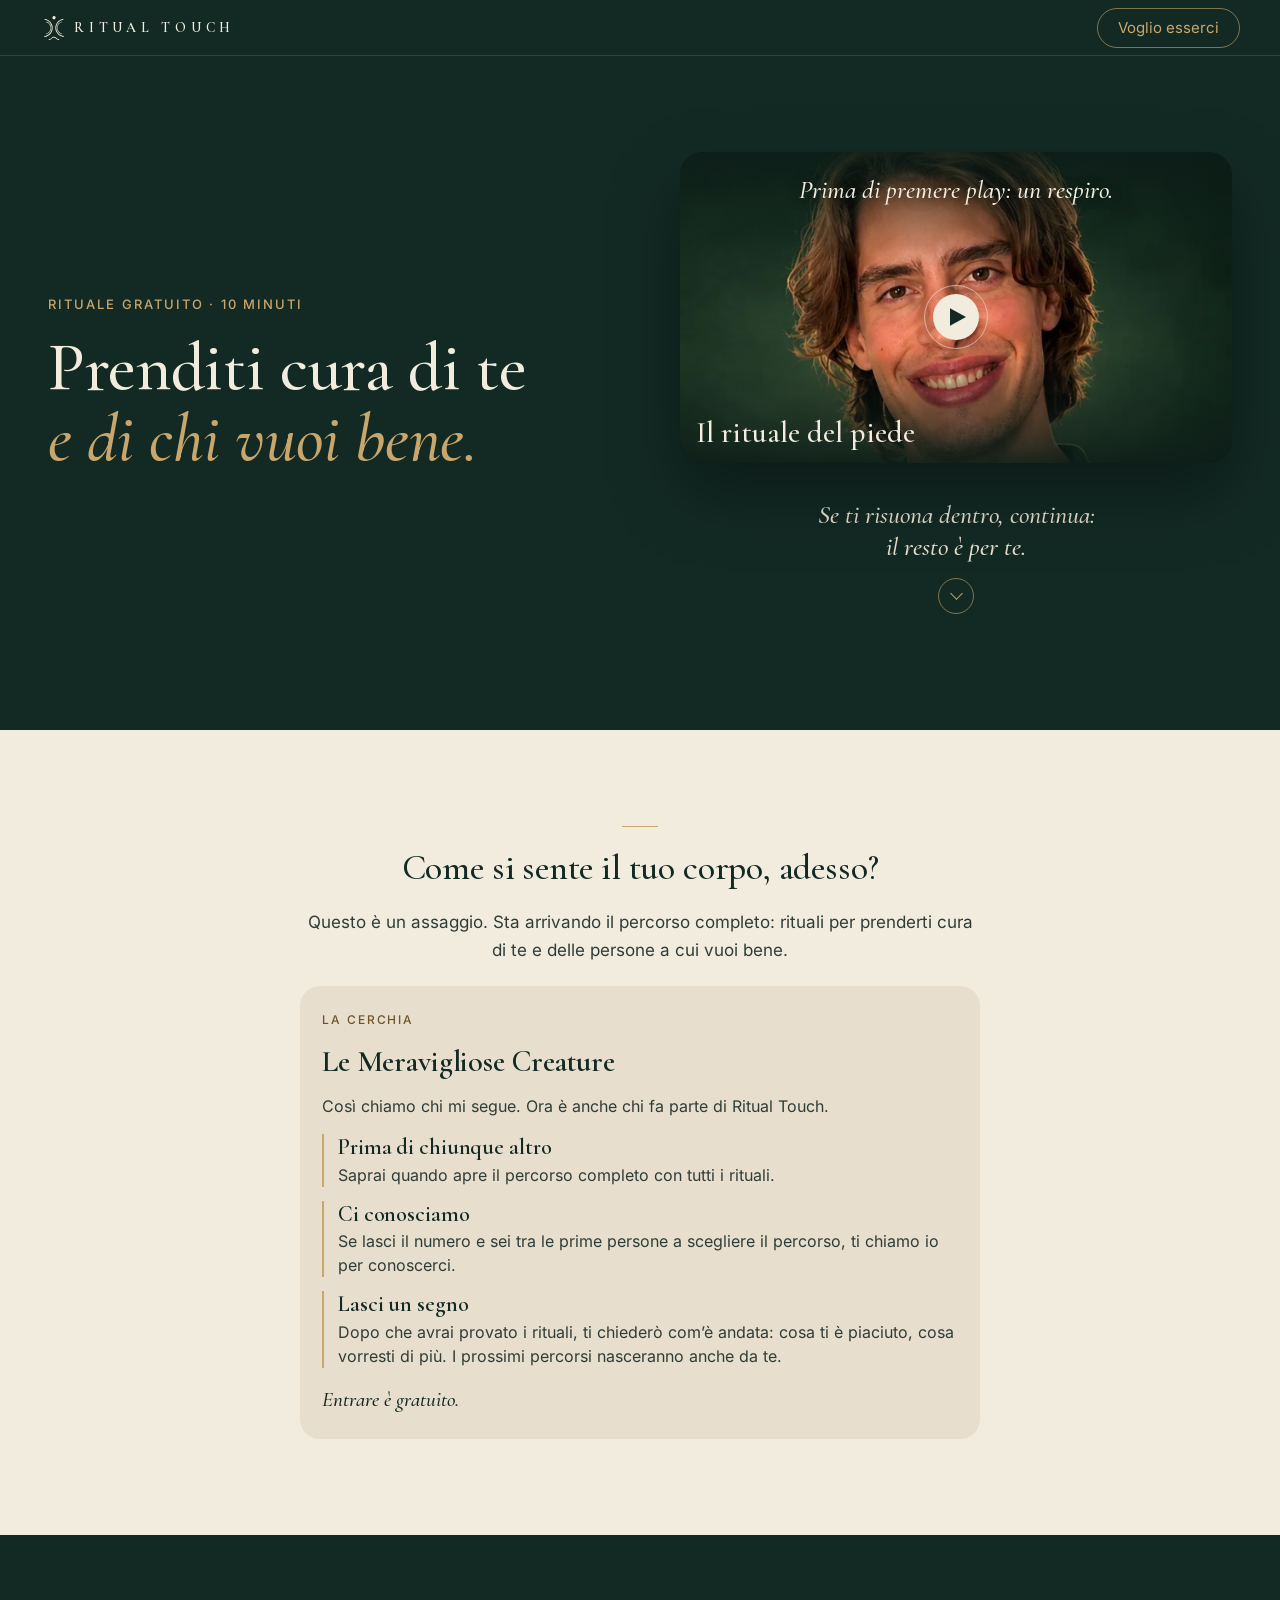
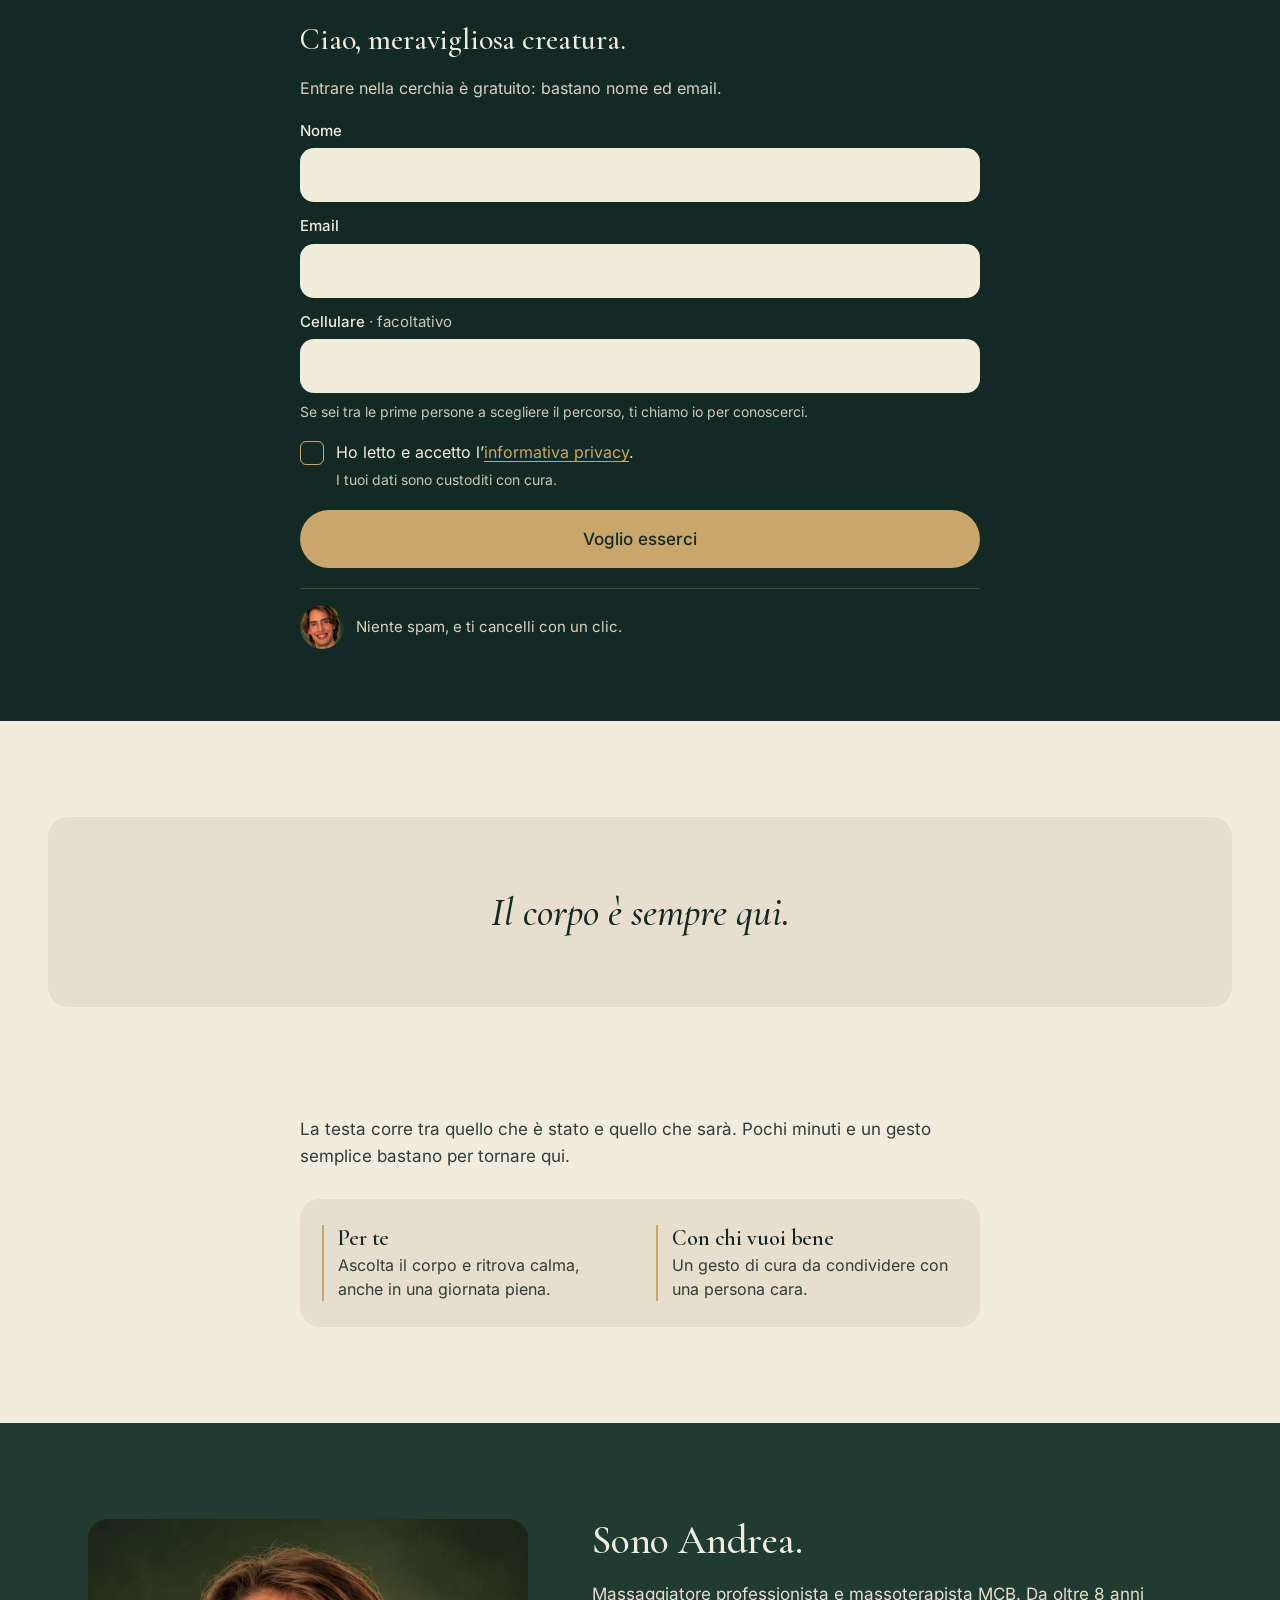
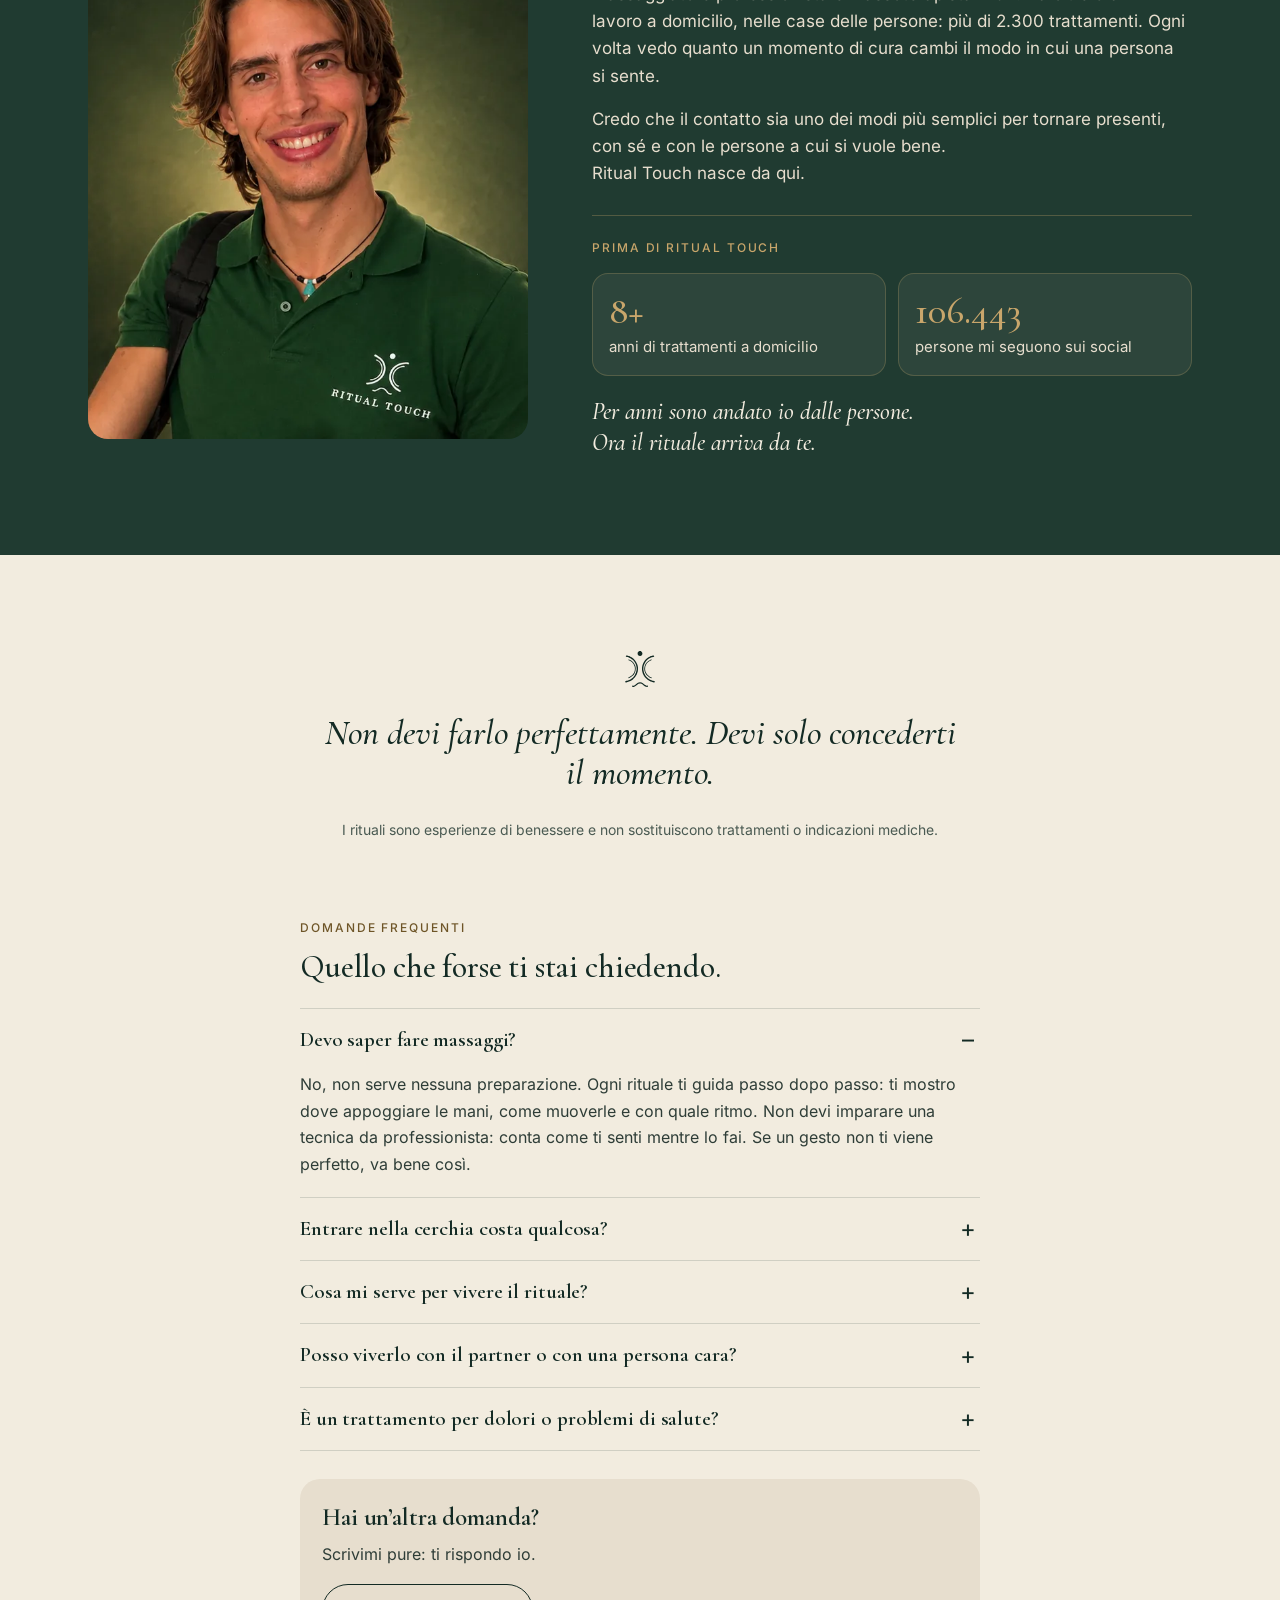
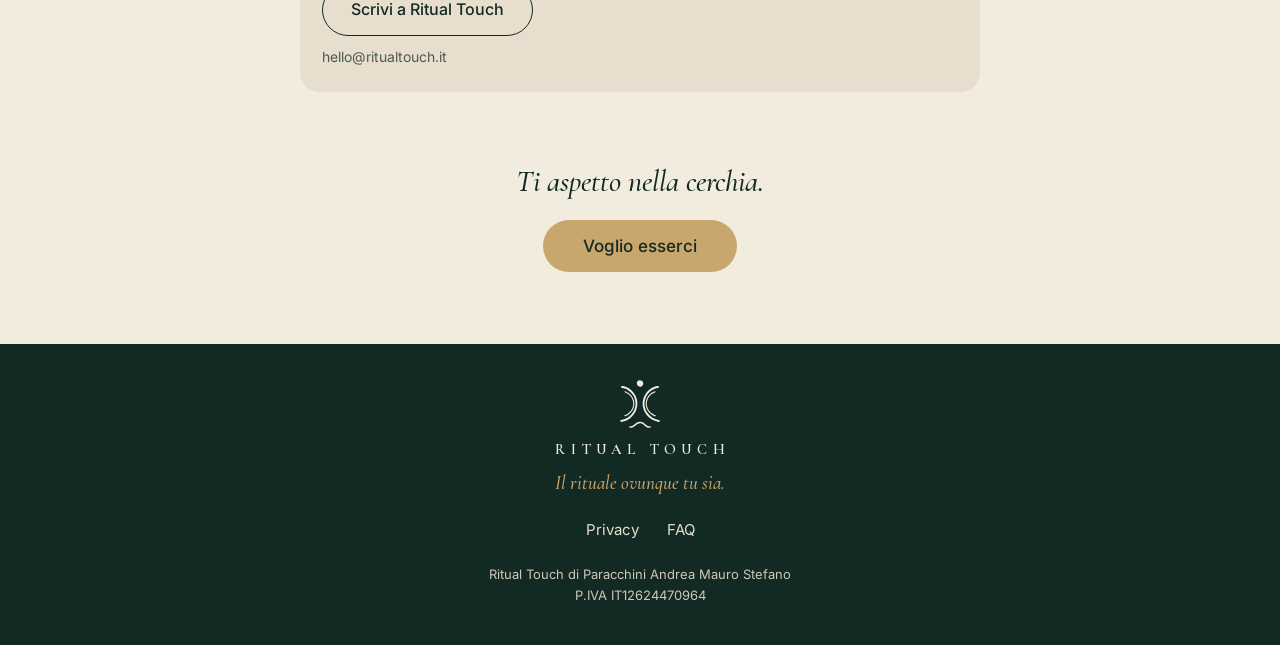
==== index.html @ 1f3a79bd "Testi canale: primo gesto di cura, «Puoi uscire quando vuoi» Co-Authored-By: Claude Opus 5.5 <norepl" ====
<!doctype html>
<html lang="it">
<head>
  <meta charset="utf-8">
  <meta name="viewport" content="width=device-width, initial-scale=1, viewport-fit=cover">
  <meta name="format-detection" content="telephone=no">
  <title>Ritual Touch — Il rituale ovunque tu sia</title>
  <meta name="description" content="Prenditi cura di te e di chi vuoi bene. Guarda il primo rituale gratuito ed entra nella cerchia delle Meravigliose Creature.">
  <link rel="canonical" href="https://ritualtouch.it/">
  <meta name="theme-color" content="#132A24">

  <meta property="og:type" content="website">
  <meta property="og:locale" content="it_IT">
  <meta property="og:site_name" content="Ritual Touch">
  <meta property="og:url" content="https://ritualtouch.it/">
  <meta property="og:title" content="Ritual Touch — Il rituale ovunque tu sia">
  <meta property="og:description" content="Prenditi cura di te e di chi vuoi bene. Guarda il primo rituale gratuito ed entra nella cerchia delle Meravigliose Creature.">
  <meta property="og:image" content="https://ritualtouch.it/assets/img/og-ritualtouch.jpg">
  <meta property="og:image:width" content="1200">
  <meta property="og:image:height" content="630">
  <meta property="og:image:alt" content="Il simbolo di Ritual Touch su fondo verde bosco, con la frase «Il rituale ovunque tu sia.»">
  <meta name="twitter:card" content="summary_large_image">
  <meta name="twitter:title" content="Ritual Touch — Il rituale ovunque tu sia">
  <meta name="twitter:description" content="Prenditi cura di te e di chi vuoi bene. Guarda il primo rituale gratuito ed entra nella cerchia delle Meravigliose Creature.">
  <meta name="twitter:image" content="https://ritualtouch.it/assets/img/og-ritualtouch.jpg">

  <script type="application/ld+json">
  {
    "@context": "https://schema.org",
    "@graph": [
      {
        "@type": "WebSite",
        "@id": "https://ritualtouch.it/#website",
        "name": "Ritual Touch",
        "url": "https://ritualtouch.it/",
        "inLanguage": "it-IT",
        "publisher": { "@id": "https://ritualtouch.it/#organization" }
      },
      {
        "@type": "Organization",
        "@id": "https://ritualtouch.it/#organization",
        "name": "Ritual Touch",
        "legalName": "Ritual Touch di Paracchini Andrea Mauro Stefano",
        "url": "https://ritualtouch.it/",
        "logo": "https://ritualtouch.it/apple-touch-icon.png",
        "email": "hello@ritualtouch.it",
        "vatID": "IT12624470964",
        "slogan": "Il rituale ovunque tu sia.",
        "sameAs": ["https://www.instagram.com/ritualtouch.official/"],
        "founder": {
          "@type": "Person",
          "name": "Andrea Paracchini",
          "sameAs": ["https://www.instagram.com/andremassoterapista/"]
        }
      }
    ]
  }
  </script>

  <link rel="icon" href="favicon.ico" sizes="32x32">
  <link rel="icon" href="favicon.svg" type="image/svg+xml">
  <link rel="apple-touch-icon" href="apple-touch-icon.png">

  <link rel="preload" href="assets/fonts/cormorant-garamond-500-latin.woff2" as="font" type="font/woff2" crossorigin>
  <link rel="preload" href="assets/fonts/cormorant-garamond-500-italic-latin.woff2" as="font" type="font/woff2" crossorigin>
  <link rel="preload" href="assets/fonts/cormorant-garamond-600-latin.woff2" as="font" type="font/woff2" crossorigin>
  <link rel="preload" href="assets/fonts/inter-regular-latin.woff2" as="font" type="font/woff2" crossorigin>
  <link rel="preload" as="image" href="assets/img/andrea-copertina-648.webp"
        imagesrcset="assets/img/andrea-copertina-480.webp 480w, assets/img/andrea-copertina-648.webp 648w"
        imagesizes="(min-width: 900px) 480px, calc(100vw - 48px)" fetchpriority="high">
  <link rel="stylesheet" href="assets/css/style.css">
  <!-- Il video di YouTube si prepara subito: apriamo prima la strada ai suoi server -->
  <link rel="preconnect" href="https://www.youtube.com">
  <link rel="preconnect" href="https://www.youtube-nocookie.com">
  <link rel="preconnect" href="https://i.ytimg.com">
  <script src="assets/js/config.js"></script>
  <script src="assets/js/faq.js" defer></script>
  <script src="assets/js/main.js" defer></script>
</head>
<body>
<header class="barra barra--principale">
  <a class="barra__logo" href="#inizio">
    <img src="assets/img/simbolo-avorio.svg" alt="" width="20" height="24">
    <span class="barra__scritta">Ritual Touch</span>
  </a>
  <a class="barra__cta" href="#iscrizione">Voglio esserci</a>
</header>

<main>

  <!-- ========== 1. ARRIVO ========== -->
  <section id="inizio" class="arrivo scuro" aria-labelledby="titolo-arrivo">
    <div class="arrivo__griglia">
      <p class="etichetta arrivo__etichetta" data-video-etichetta>In arrivo</p>
      <h1 id="titolo-arrivo" class="arrivo__titolo">Prenditi cura di te <em>e di chi vuoi bene.</em></h1>
      <div class="arrivo__media">
        <div class="video" data-video>
          <!-- Il player di YouTube si prepara subito, sotto la copertina: così basta un tocco su play -->
          <script>(function(){var c=window.RITUAL_TOUCH_CONFIG||{},v=String(c.YOUTUBE_VIDEO_ID||"").trim(),m=/^[A-Za-z0-9_-]{11}$/.test(v)?[0,v]:v.match(/(?:youtu\.be\/|[?&]v=|\/embed\/|\/shorts\/|\/live\/)([A-Za-z0-9_-]{11})/);if(!m)return;var f=document.createElement("iframe");f.className="video__iframe";f.setAttribute("data-video-player","");f.onload=function(){f.setAttribute("data-caricato","")};f.src="https://www.youtube-nocookie.com/embed/"+m[1]+"?playsinline=1&rel=0&enablejsapi=1&origin="+encodeURIComponent(location.origin);f.setAttribute("allow","autoplay; encrypted-media; picture-in-picture; fullscreen");f.setAttribute("allowfullscreen","");f.setAttribute("referrerpolicy","strict-origin-when-cross-origin");f.title="Video";var s=document.currentScript;s.parentNode.insertBefore(f,s)})();</script>
          <!-- La frase sta sulla copertina, subito sopra il pulsante play -->
          <p class="arrivo__frase">Prima di premere play: un respiro.</p>
          <img class="video__copertina"
               src="assets/img/andrea-copertina-648.webp"
               srcset="assets/img/andrea-copertina-480.webp 480w, assets/img/andrea-copertina-648.webp 648w"
               sizes="(min-width: 900px) 560px, calc(100vw - 48px)"
               width="648" height="810" alt="" fetchpriority="high" decoding="async">
          <div class="video__testi">
            <p class="video__titolo" data-video-titolo>Il rituale del piede</p>
            <p class="etichetta video__etichetta" data-video-etichetta data-video-etichetta-breve>In arrivo</p>
          </div>
          <!-- Finché in config.js manca il video: compare al clic su play -->
          <p class="video__avviso" data-video-avviso>Il primo rituale arriva tra pochi giorni.</p>
          <button type="button" class="video__play" data-video-play aria-label="Guarda il primo rituale" hidden>
            <span class="video__anello" aria-hidden="true">
              <span class="video__disco"><svg viewBox="0 0 20 22" focusable="false"><path d="M0 0L20 11L0 22Z" fill="#132A24"/></svg></span>
            </span>
          </button>
        </div>
        <!-- Invito a proseguire lungo la pagina -->
        <a class="arrivo__prosegui" href="#resta"><span class="arrivo__prosegui-testo">Se ti risuona dentro, continua:<br>il resto è per te.</span><span class="arrivo__cerchio" aria-hidden="true"><span class="arrivo__freccia"></span></span></a>
      </div>
    </div>
  </section>

  <!-- ========== 2. COME SI SENTE IL TUO CORPO, ADESSO? ========== -->
  <section id="resta" class="resta chiaro" aria-labelledby="titolo-resta">
    <div class="resta__colonna">
      <span class="linea-oro" aria-hidden="true"></span>
      <h2 id="titolo-resta" data-dissolvenza>Come si sente il tuo corpo, adesso?</h2>
      <p class="resta__testo" data-dissolvenza>Questo è un assaggio. Sta arrivando il percorso completo: rituali per prenderti cura di te e delle persone a cui vuoi bene.</p>
      <div class="cerchia" data-dissolvenza>
        <p class="etichetta">La cerchia</p>
        <h3>Le Meravigliose Creature</h3>
        <p class="cerchia__testo">Così chiamo chi mi segue. Ora è anche chi fa parte di Ritual Touch.</p>
        <ul class="vantaggi">
          <li class="vantaggio">
            <h4>Prima di chiunque altro</h4>
            <p>Saprai quando apre il percorso completo con tutti i rituali.</p>
          </li>
          <li class="vantaggio">
            <h4>Ci conosciamo</h4>
            <p>Se lasci il numero e sei tra le prime persone a scegliere il percorso, ti chiamo io per conoscerci.</p>
          </li>
          <li class="vantaggio">
            <h4>Lasci un segno</h4>
            <p>Dopo che avrai provato i rituali, ti chiederò com’è andata: cosa ti è piaciuto, cosa vorresti di più. I prossimi percorsi nasceranno anche da te.</p>
          </li>
        </ul>
        <p class="cerchia__gratuito">Entrare è gratuito.</p>
      </div>
    </div>
  </section>

  <!-- ========== 3. ISCRIZIONE ========== -->
  <section id="iscrizione" class="iscrizione scuro" aria-labelledby="titolo-iscrizione">
    <div class="iscrizione__colonna">
      <h2 id="titolo-iscrizione">Ciao, meravigliosa creatura.</h2>
      <p class="iscrizione__sotto" data-prima-iscrizione>Entrare nella cerchia è gratuito: bastano nome ed email.</p>

      <form class="modulo" method="post" novalidate data-modulo>
        <div class="campo">
          <label for="nome">Nome</label>
          <input id="nome" name="fields[first_name]" type="text" autocomplete="given-name" autocapitalize="words" enterkeyhint="next" maxlength="80" required>
          <p class="errore" id="errore-nome" hidden></p>
        </div>
        <div class="campo">
          <label for="email">Email</label>
          <input id="email" name="email_address" type="email" autocomplete="email" inputmode="email" autocapitalize="off" spellcheck="false" enterkeyhint="next" maxlength="120" required>
          <p class="errore" id="errore-email" hidden></p>
        </div>
        <div class="campo">
          <label for="cellulare">Cellulare <span class="facoltativo">· facoltativo</span></label>
          <input id="cellulare" name="fields[cellulare]" type="tel" autocomplete="tel" inputmode="tel" enterkeyhint="next" maxlength="25" aria-describedby="aiuto-cellulare">
          <p class="campo__aiuto" id="aiuto-cellulare">Se sei tra le prime persone a scegliere il percorso, ti chiamo io per conoscerci.</p>
          <p class="errore" id="errore-cellulare" hidden></p>
        </div>
        <input type="hidden" name="fields[fonte]" value="diretto" data-fonte>
        <div class="consenso">
          <!-- Il valore arriva a Kit nel campo «consenso» solo se la casella è spuntata.
               Se cambia l'informativa privacy, aggiorna anche la data qui sotto. -->
          <input id="consenso" name="fields[consenso]" type="checkbox" value="Sì, informativa del 29/10/2026" required aria-describedby="nota-consenso">
          <label for="consenso">Ho letto e accetto l’<a href="/privacy/">informativa privacy</a>.</label>
          <p class="consenso__nota" id="nota-consenso">I tuoi dati sono custoditi con cura.</p>
          <p class="errore" id="errore-consenso" hidden></p>
        </div>
        <button class="pulsante pulsante--oro" type="submit" data-invia disabled>Voglio esserci</button>
        <p class="modulo__stato" data-stato>Iscrizioni in apertura a breve.</p>
      </form>

      <!-- Compare al posto del modulo appena l'iscrizione è partita -->
      <div class="riuscito" data-riuscito hidden tabindex="-1" aria-live="polite">
        <img class="riuscito__simbolo" src="assets/img/simbolo-avorio.svg" alt="" width="44" height="53">
        <p class="riuscito__titolo">È bello averti qui<span data-riuscito-nome></span>.</p>
        <p class="riuscito__testo">Ti aspetto nel canale WhatsApp: pubblico piccoli gesti di cura da provare. Appena entri, ne trovi già uno.</p>
        <a class="pulsante pulsante--oro riuscito__pulsante" href="/canale" target="_blank" rel="noopener">Entra nel canale WhatsApp</a>
        <p class="riuscito__nota">Il tuo numero resta privato. Puoi uscire quando vuoi.</p>
      </div>

      <div class="firma">
        <img src="assets/img/andrea-viso.webp" alt="" width="44" height="44" loading="lazy" decoding="async">
        <p>Niente spam, e ti cancelli con un clic.</p>
      </div>
    </div>
  </section>

  <!-- ========== 4. PER TE / CON LE PERSONE A CUI VUOI BENE ========== -->
  <section id="rituali" class="rituali chiaro" aria-labelledby="titolo-rituali">
    <div class="foto-grande" data-foto-grande>
      <p class="foto-grande__frase">Il corpo è sempre qui.</p>
    </div>
    <div class="rituali__colonna">
      <h2 id="titolo-rituali" data-dissolvenza>Prendersi cura di sé non è un altro compito.</h2>
      <p class="rituali__testo" data-dissolvenza>La testa corre tra quello che è stato e quello che sarà. Pochi minuti e un gesto semplice bastano per tornare qui.</p>
      <div class="modi">
        <div class="modo" data-dissolvenza>
          <span data-foto-per-te hidden></span>
          <div>
            <h3>Per te</h3>
            <p>Ascolta il corpo e ritrova calma, anche in una giornata piena.</p>
          </div>
        </div>
        <div class="modo" data-dissolvenza>
          <span data-foto-con-chi-ami hidden></span>
          <div>
            <h3>Con chi vuoi bene</h3>
            <p>Un gesto di cura da condividere con una persona cara.</p>
          </div>
        </div>
      </div>
    </div>
  </section>

  <!-- ========== 5. CHI SONO ========== -->
  <section id="andrea" class="andrea scuro-2" aria-labelledby="titolo-andrea">
    <div class="andrea__griglia">
      <div class="andrea__foto">
        <img src="assets/img/andrea-ritratto-900.webp"
             srcset="assets/img/andrea-ritratto-480.webp 480w, assets/img/andrea-ritratto-900.webp 900w"
             sizes="(min-width: 900px) 608px, 100vw"
             width="900" height="770" loading="lazy" decoding="async"
             alt="Andrea Paracchini, fondatore di Ritual Touch">
      </div>
      <h2 id="titolo-andrea" class="andrea__titolo">Sono Andrea.</h2>
      <div class="andrea__testo">
        <p data-dissolvenza>Massaggiatore professionista e massoterapista MCB. Da oltre 8 anni lavoro a domicilio, nelle case delle persone: più di 2.300 trattamenti. Ogni volta vedo quanto un momento di cura cambi il modo in cui una persona si sente.</p>
        <p data-dissolvenza>Credo che il contatto sia uno dei modi più semplici per tornare presenti, con sé e con le persone a cui si vuole bene.<br>Ritual Touch nasce da qui.</p>
        <div class="prima-di">
          <p class="etichetta prima-di__etichetta">Prima di Ritual Touch</p>
          <div class="prima-di__numeri">
            <div class="prima-di__riquadro">
              <p class="prima-di__numero">8+</p>
              <p class="prima-di__testo">anni di trattamenti a domicilio</p>
            </div>
            <div class="prima-di__riquadro">
              <p class="prima-di__numero"><span aria-hidden="true" data-contatore="140000" data-contatore-dopo="+">140.000+</span><span class="solo-lettori">140.000+</span></p>
              <p class="prima-di__testo">persone mi seguono sui social</p>
            </div>
          </div>
          <p class="prima-di__frase">Per anni sono andato io dalle persone.<br>Ora il rituale arriva da te.</p>
        </div>
        <!-- Restano nascoste finché in config.js CITAZIONI_APPROVATE è false -->
        <div class="messaggi" data-citazioni hidden>
          <p class="etichetta">Dai vostri messaggi</p>
          <blockquote class="messaggi__principale"><p>«Non è solo per quello che dici, ma per come lo dici.»</p></blockquote>
          <div class="messaggi__coppia">
            <blockquote><p>«Ogni volta che vedo una tua storia mi sento serena.»</p></blockquote>
            <blockquote><p>«Perché metti pace in me.»</p></blockquote>
          </div>
        </div>
      </div>
    </div>
  </section>

  <!-- ========== 6. CHIUSURA, DOMANDE FREQUENTI E CONTATTO ========== -->
  <section id="faq" class="chiusura chiaro" aria-labelledby="titolo-faq">
    <div class="chiusura__blocco">
      <img class="chiusura__simbolo" src="assets/img/simbolo-verde.svg" alt="" width="30" height="36" loading="lazy">
      <p class="chiusura__frase" data-dissolvenza>Non devi farlo perfettamente. Devi solo concederti il momento.</p>
      <p class="chiusura__nota">I rituali sono esperienze di benessere e non sostituiscono trattamenti o indicazioni mediche.</p>
    </div>

    <div class="faq">
      <p class="etichetta">Domande frequenti</p>
      <h2 id="titolo-faq">Quello che forse ti stai chiedendo.</h2>
      <!-- Le domande arrivano da assets/js/faq.js -->
      <div class="domande" data-faq></div>
    </div>

    <div class="contatto">
      <div class="contatto__box">
        <h3 class="contatto__titolo">Hai un’altra domanda?</h3>
        <p class="contatto__testo">Scrivimi pure: ti rispondo io.</p>
        <a class="pulsante pulsante--contorno" href="mailto:hello@ritualtouch.it">Scrivi a Ritual Touch</a>
        <p class="contatto__indirizzo">hello@ritualtouch.it</p>
      </div>
    </div>

    <!-- Solo su computer: su telefono c'è il pulsante fisso -->
    <div class="invito-finale">
      <p class="invito-finale__testo">Ti aspetto nella cerchia.</p>
      <a class="pulsante pulsante--oro" href="#iscrizione">Voglio esserci</a>
    </div>
  </section>

</main>

<!-- ========== FOOTER ========== -->
<footer class="pie">
  <img class="pie__simbolo" src="assets/img/simbolo-avorio.svg" alt="" width="40" height="48" loading="lazy" decoding="async">
  <p class="pie__marchio">Ritual Touch</p>
  <p class="pie__payoff">Il rituale ovunque tu sia.</p>
  <nav class="pie__link" aria-label="Pagine di servizio">
    <a href="/privacy/">Privacy</a>
    <a href="/faq/">FAQ</a>
  </nav>
  <p class="pie__legale">Ritual Touch di Paracchini Andrea Mauro Stefano<br><span>P.IVA IT12624470964</span></p>
</footer>

<a class="cta-fissa" href="#iscrizione" data-cta-fissa aria-hidden="true" tabindex="-1">Voglio esserci</a>
</body>
</html>
---- assets/css/style.css ----
/* =========================================================
   RITUAL TOUCH — stile del sito
   Colori e misure principali sono in :root, qui sotto.
   Telefono prima di tutto; da 900 px in su la versione per computer.
   ========================================================= */

/* ---------- Caratteri (ospitati sul sito, nessuna richiesta esterna) ---------- */
@font-face {
  font-family: "Cormorant Garamond";
  src: url("../fonts/cormorant-garamond-500-latin.woff2") format("woff2");
  font-weight: 500;
  font-style: normal;
  font-display: swap;
}
@font-face {
  font-family: "Cormorant Garamond";
  src: url("../fonts/cormorant-garamond-500-italic-latin.woff2") format("woff2");
  font-weight: 500;
  font-style: italic;
  font-display: swap;
}
@font-face {
  font-family: "Cormorant Garamond";
  src: url("../fonts/cormorant-garamond-600-latin.woff2") format("woff2");
  font-weight: 600;
  font-style: normal;
  font-display: swap;
}
@font-face {
  font-family: "Inter";
  src: url("../fonts/inter-regular-latin.woff2") format("woff2");
  font-weight: 400;
  font-style: normal;
  font-display: swap;
}
@font-face {
  font-family: "Inter";
  src: url("../fonts/inter-medium-latin.woff2") format("woff2");
  font-weight: 500;
  font-style: normal;
  font-display: swap;
}

/* Caratteri di ripiego con misure simili: evitano salti mentre i caratteri si caricano */
@font-face {
  font-family: "Cormorant Ripiego";
  src: local("Times New Roman"), local("TimesNewRomanPSMT"), local("Liberation Serif"), local("Tinos");
  size-adjust: 97.97%;
  ascent-override: 94.32%;
  descent-override: 29.3%;
  line-gap-override: 0%;
}
@font-face {
  font-family: "Inter Ripiego";
  src: local("Arial"), local("ArialMT"), local("Helvetica Neue"), local("Helvetica"), local("Liberation Sans"), local("Arimo");
  size-adjust: 106.34%;
  ascent-override: 91.1%;
  descent-override: 22.68%;
  line-gap-override: 0%;
}

/* ---------- Colori e misure ---------- */
:root {
  --verde: #132a24;            /* fondo scuro principale, testo su fondi chiari */
  --verde-2: #203b31;          /* fondo della sezione Chi sono */
  --verde-player: #0c1d18;     /* fondo del riquadro video */
  --avorio: #f2ecdf;           /* fondo chiaro principale, testo su fondi scuri */
  --beige: #e7dece;            /* riquadri su fondo chiaro, testo attenuato su scuro */
  --oro: #c9a66b;              /* pulsanti principali, linee sottili, accenti */
  --oro-etichetta: #6e5527;    /* etichette maiuscole su fondo chiaro */
  --testo-2-chiaro: #2e3d37;   /* testo secondario su fondo chiaro */
  --testo-3-chiaro: #4a5a52;   /* note piccole su fondo chiaro */
  --testo-2-scuro: #d9d2c3;    /* testo secondario su fondo scuro */
  --testo-3-scuro: #cfc8b8;    /* note piccole su fondo scuro */
  --segnaposto-foto: #2c2a21;  /* fondo delle foto non ancora disponibili */
  --errore: #f3b7a6;           /* messaggi di errore del modulo (fondo scuro) */
  --da-completare: #f4e3b8;    /* parti da completare nella privacy */

  --font-titoli: "Cormorant Garamond", "Cormorant Ripiego", Georgia, serif;
  --font-testo: "Inter", "Inter Ripiego", system-ui, sans-serif;

  --barra: 56px;
  --sicura-alto: env(safe-area-inset-top, 0px);
  --sicura-basso: env(safe-area-inset-bottom, 0px);
  --colonna: 680px;

  color-scheme: only light; /* evita che i browser scuriscano il sito da soli */
}

/* ---------- Temi ---------- */
.scuro {
  --focus: var(--oro);
  background-color: var(--verde);
  color: var(--avorio);
}
.scuro-2 {
  --focus: var(--oro);
  background-color: var(--verde-2);
  color: var(--avorio);
}
.chiaro {
  --focus: var(--verde); /* il contorno oro su fondo chiaro si vedrebbe poco */
  background-color: var(--avorio);
  color: var(--verde);
}

/* ---------- Base ---------- */
*,
*::before,
*::after {
  box-sizing: border-box;
}
html {
  -webkit-text-size-adjust: 100%;
  text-size-adjust: 100%;
  scroll-padding-top: calc(var(--barra) + var(--sicura-alto));
}
@media (prefers-reduced-motion: no-preference) {
  html {
    scroll-behavior: smooth;
  }
}
body {
  margin: 0;
  padding-top: calc(var(--barra) + var(--sicura-alto));
  background-color: var(--verde);
  color: var(--avorio);
  font-family: var(--font-testo);
  font-size: 17px;
  line-height: 1.6;
  font-synthesis: none;
  text-rendering: optimizeLegibility;
  -webkit-font-smoothing: antialiased;
  -moz-osx-font-smoothing: grayscale;
}
body.pagina-chiara {
  background-color: var(--avorio);
}
[hidden] {
  display: none !important;
}
h1,
h2,
h3,
h4,
p,
ul,
figure,
blockquote {
  margin: 0;
}
ul {
  padding: 0;
  list-style: none;
}
h1,
h2,
h3,
h4 {
  font-family: var(--font-titoli);
  font-weight: 500;
  letter-spacing: -0.005em;
  text-wrap: balance;
}
p {
  text-wrap: pretty;
}
img,
svg {
  display: block;
  max-width: 100%;
}
a {
  color: inherit;
  text-decoration-thickness: 1px;
  text-underline-offset: 0.2em;
}
a,
button,
input,
label {
  -webkit-tap-highlight-color: rgba(201, 166, 107, 0.2);
}
:focus-visible {
  outline: 2px solid var(--focus, var(--oro));
  outline-offset: 3px;
  border-radius: 2px;
}
[tabindex="-1"]:focus {
  outline: none;
}
::selection {
  background: var(--oro);
  color: var(--verde);
}
.etichetta {
  font-family: var(--font-testo);
  font-size: 12px;
  font-weight: 500;
  line-height: 1.4;
  text-transform: uppercase;
  letter-spacing: 0.16em;
}
.corsivo {
  font-family: var(--font-titoli);
  font-style: italic;
  font-weight: 500;
}

/* ---------- Pulsanti ---------- */
.pulsante {
  display: inline-flex;
  align-items: center;
  justify-content: center;
  min-height: 52px;
  padding: 0 28px;
  border: 0;
  border-radius: 999px;
  font-family: var(--font-testo);
  font-size: 17px;
  font-weight: 500;
  line-height: 1.2;
  text-align: center;
  text-decoration: none;
  cursor: pointer;
}
.pulsante--oro {
  background-color: var(--oro);
  color: var(--verde);
}
.pulsante--contorno {
  min-height: 52px;
  border: 1px solid var(--verde);
  background-color: transparent;
  color: var(--verde);
  font-size: 16px;
}
@media (hover: hover) {
  .pulsante--oro:hover {
    background-color: #d4b47e;
  }
  .pulsante--contorno:hover {
    background-color: rgba(19, 42, 36, 0.06);
  }
}
.pulsante[disabled] {
  opacity: 0.55;
  cursor: not-allowed;
}

/* ---------- Barra superiore (fissa) ---------- */
.barra {
  position: fixed;
  top: 0;
  left: 0;
  right: 0;
  z-index: 40;
  display: grid;
  grid-template-columns: 1fr auto 1fr;
  align-items: center;
  height: calc(var(--barra) + var(--sicura-alto));
  padding: var(--sicura-alto) max(16px, env(safe-area-inset-right)) 0 max(16px, env(safe-area-inset-left));
  background-color: var(--verde);
  border-bottom: 1px solid rgba(201, 166, 107, 0.2);
  color: var(--avorio);
  --focus: var(--oro);
}
.barra__logo {
  grid-column: 2;
  display: inline-flex;
  align-items: center;
  gap: 10px;
  min-height: 44px;
  padding: 0 4px;
  color: var(--avorio);
  text-decoration: none;
}
.barra__logo img {
  width: 20px;
  height: 24px;
}
.barra__scritta,
.pie__marchio {
  font-family: var(--font-titoli);
  font-weight: 600;
  line-height: 1;
  text-transform: uppercase;
  letter-spacing: 0.34em;
  margin-right: -0.34em; /* la spaziatura non sposta il centro della scritta */
}
.barra__scritta {
  font-size: 14px;
}
.barra__indietro {
  grid-column: 1;
  justify-self: start;
  display: inline-flex;
  align-items: center;
  min-height: 44px;
  padding-right: 8px;
  font-size: 14px;
  color: var(--avorio);
  text-decoration: none;
}
.barra__cta {
  display: none;
}

/* ---------- 1. Arrivo ---------- */
/* Su telefono titolo, frase e video stanno al centro dello spazio sotto la barra */
.arrivo {
  display: flex;
  flex-direction: column;
  min-height: calc(100vh - var(--barra) - var(--sicura-alto));
  padding: 24px 20px 32px;
}
@supports (height: 100svh) {
  .arrivo {
    min-height: calc(100svh - var(--barra) - var(--sicura-alto));
  }
}
/* Telefono: titolo, frase, video e invito a proseguire formano un solo blocco
   al centro dello schermo, con spazi regolari. */
.arrivo__griglia {
  flex: 1;
  display: flex;
  flex-direction: column;
  justify-content: center;
  align-items: center;
  gap: 30px;
  text-align: center;
}
.arrivo__media {
  display: flex;
  flex-direction: column;
  align-items: center;
  gap: 14px;
  width: 100%;
}
/* Invito a proseguire, sotto il video: frase in corsivo e cerchio oro con freccia */
.arrivo__prosegui {
  display: inline-flex;
  flex-direction: column;
  align-items: center;
  gap: 14px;
  margin-top: 18px;
  padding: 4px 8px;
  color: var(--beige);
  text-align: center;
  text-decoration: none;
}
.arrivo__prosegui-testo {
  font-family: var(--font-titoli);
  font-style: italic;
  font-weight: 500;
  font-size: min(26px, 6.9vw);
  line-height: 1.25;
}
.arrivo__cerchio {
  display: grid;
  place-items: center;
  width: 36px;
  height: 36px;
  border: 1px solid rgba(201, 166, 107, 0.6);
  border-radius: 50%;
}
@media (hover: hover) {
  .arrivo__prosegui:hover .arrivo__cerchio {
    background-color: rgba(201, 166, 107, 0.12);
  }
}
.arrivo__freccia {
  width: 9px;
  height: 9px;
  margin-top: -4px;
  border-right: 1.5px solid var(--oro);
  border-bottom: 1.5px solid var(--oro);
  transform: rotate(45deg);
}
@media (prefers-reduced-motion: no-preference) {
  .arrivo__freccia {
    animation: freccia-giu 2.4s ease-in-out infinite;
  }
}
@keyframes freccia-giu {
  0%,
  100% {
    transform: translateY(0) rotate(45deg);
    opacity: 0.6;
  }
  50% {
    transform: translateY(3px) rotate(45deg);
    opacity: 1;
  }
}
.arrivo__etichetta {
  display: none;
}
.arrivo__titolo {
  max-width: 13em;
  font-size: min(40px, 10.4vw);
  line-height: 1.12;
  color: var(--avorio);
  text-wrap: balance;
}
.arrivo__titolo em {
  display: block;
  font-style: italic;
  color: var(--oro);
}
/* «Prima di premere play: un respiro.» sulla copertina, in alto: lo sguardo scende dritto sul play */
.arrivo__frase {
  position: absolute;
  top: 14px;
  left: 16px;
  right: 16px;
  z-index: 2;
  font-family: var(--font-titoli);
  font-style: italic;
  font-weight: 500;
  font-size: min(21px, 5.6vw);
  line-height: 1.25;
  color: var(--avorio);
  text-align: center;
  text-shadow: 0 1px 12px rgba(12, 29, 24, 0.6);
  pointer-events: none;
}
.video::before {
  content: "";
  position: absolute;
  left: 0;
  right: 0;
  top: 0;
  z-index: 1;
  height: 90px;
  background: linear-gradient(rgba(12, 29, 24, 0.85), rgba(12, 29, 24, 0));
  pointer-events: none;
}

/* Riquadro video orizzontale 16:9, largo quanto il contenuto */
.video {
  position: relative;
  width: 100%;
  aspect-ratio: 16 / 9;
  overflow: hidden;
  border-radius: 16px;
  background-color: var(--verde-player);
  isolation: isolate;
}
.video__copertina {
  position: absolute;
  inset: 0;
  width: 100%;
  height: 100%;
  object-fit: cover;
  object-position: 50% 14%; /* il viso scende un po': la frase in alto sta sui capelli, non sugli occhi */
}
.video::after {
  content: "";
  position: absolute;
  left: 0;
  right: 0;
  bottom: 0;
  z-index: 1;
  height: 110px;
  background: linear-gradient(rgba(12, 29, 24, 0), rgba(12, 29, 24, 0.92));
  pointer-events: none;
}
.video__testi {
  position: absolute;
  left: 16px;
  right: 16px;
  bottom: 12px;
  z-index: 2;
  display: flex;
  align-items: baseline;
  justify-content: space-between;
  gap: 12px;
  text-align: left;
}
.video__etichetta {
  flex-shrink: 0;
  font-size: 11px;
  letter-spacing: 0.14em;
  white-space: nowrap;
  color: var(--oro);
}
.video__titolo {
  min-width: 0;
  font-family: var(--font-titoli);
  font-weight: 500;
  font-size: 21px;
  line-height: 1.15;
  color: var(--avorio);
}
.video__play {
  position: absolute;
  inset: 0;
  z-index: 3;
  width: 100%;
  margin: 0;
  padding: 0;
  border: 0;
  border-radius: inherit;
  background: transparent;
  cursor: pointer;
  -webkit-appearance: none;
  appearance: none;
}
.video__play:focus-visible {
  outline-offset: -6px;
  border-radius: 16px;
}
.video__anello {
  position: absolute;
  left: 50%;
  top: 53%;
  width: 64px;
  height: 64px;
  transform: translate(-50%, -50%);
}
.video__anello::before {
  content: "";
  position: absolute;
  inset: 0;
  border: 1.5px solid var(--avorio);
  border-radius: 50%;
  opacity: 0.55;
}
.video__disco {
  position: absolute;
  inset: 9px;
  display: grid;
  place-items: center;
  border-radius: 50%;
  background-color: var(--avorio);
}
.video__disco svg {
  width: 16px;
  height: 18px;
  margin-left: 3px;
}
@media (prefers-reduced-motion: no-preference) {
  .video__anello::before {
    animation: respiro-anello 7s ease-in-out infinite;
  }
}
@keyframes respiro-anello {
  0%,
  100% {
    transform: scale(1);
    opacity: 0.55;
  }
  50% {
    transform: scale(1.22);
    opacity: 0;
  }
}
/* Finché il video non c'è: al clic su play, un avviso gentile sopra la copertina */
.video__avviso {
  position: absolute;
  left: 50%;
  top: 53%;
  z-index: 4;
  width: max-content;
  max-width: calc(100% - 32px);
  padding: 10px 18px;
  border-radius: 999px;
  background-color: rgba(12, 29, 24, 0.88);
  font-family: var(--font-titoli);
  font-style: italic;
  font-weight: 500;
  font-size: 18px;
  line-height: 1.3;
  color: var(--avorio);
  text-align: center;
  opacity: 0;
  visibility: hidden;
  transform: translate(-50%, -50%);
  transition: opacity 0.3s ease, visibility 0s linear 0.3s;
  pointer-events: none;
}
.video--avviso .video__avviso {
  opacity: 1;
  visibility: visible;
  transition: opacity 0.3s ease;
}
.video__iframe {
  position: absolute;
  inset: 0;
  z-index: 0; /* YouTube si prepara sotto la copertina */
  width: 100%;
  height: 100%;
  border: 0;
  background-color: var(--verde-player);
}
/* Copertina pronta: il centro lascia passare il tocco a YouTube,
   il bordo alto e quello basso restano della copertina (per non aprire i link di YouTube). */
.video--pronto .video__play,
.video--pronto .video__copertina,
.video--pronto .video__testi {
  pointer-events: none;
}
.video--pronto .video__play::before,
.video--pronto .video__play::after {
  content: "";
  position: absolute;
  left: 0;
  right: 0;
  height: 24%;
  pointer-events: auto;
}
.video--pronto .video__play::before {
  top: 0;
}
.video--pronto .video__play::after {
  bottom: 0;
}
/* Video partito: la copertina sparisce e resta il player */
.video--in-corso .video__iframe {
  z-index: 5;
}
.video--in-corso .video__copertina,
.video--in-corso .video__testi,
.video--in-corso .arrivo__frase,
.video--in-corso::before,
.video--in-corso::after {
  opacity: 0;
  visibility: hidden;
}
/* Tocco prima che YouTube sia pronto: l'anello respira finché parte */
.video--attesa .video__disco {
  opacity: 0.7;
}

/* ---------- 2. Resta ancora un momento ---------- */
.resta {
  padding: 64px 28px;
}
.resta__colonna {
  display: grid;
  gap: 22px;
  max-width: var(--colonna);
  margin: 0 auto;
  text-align: center;
}
.linea-oro {
  display: block;
  width: 36px;
  height: 1px;
  margin: 0 auto;
  background-color: var(--oro);
}
.resta h2 {
  font-size: 36px;
  line-height: 1.08;
  text-decoration: none;
}
.resta__domanda {
  font-family: var(--font-titoli);
  font-style: italic;
  font-weight: 500;
  font-size: 22px;
  line-height: 1.3;
  color: var(--testo-2-chiaro);
}
.resta__testo {
  font-size: 17px;
  line-height: 1.6;
  color: var(--testo-2-chiaro);
}
.cerchia {
  display: grid;
  gap: 16px;
  padding: 26px 22px;
  border-radius: 20px;
  background-color: var(--beige);
  text-align: left;
}
.cerchia .etichetta {
  color: var(--oro-etichetta);
}
.cerchia h3 {
  font-weight: 600;
  font-size: 30px;
  line-height: 1.1;
}
.cerchia__testo {
  font-size: 16px;
  line-height: 1.55;
  color: var(--testo-2-chiaro);
}
.vantaggi {
  display: grid;
  gap: 14px;
}
.vantaggio {
  padding-left: 14px;
  border-left: 2px solid var(--oro);
}
.vantaggio h4 {
  font-weight: 600;
  font-size: 22px;
  line-height: 1.2;
}
.vantaggio p {
  margin-top: 2px;
  font-size: 16px;
  line-height: 1.5;
  color: var(--testo-2-chiaro);
}
.cerchia__gratuito {
  margin-top: 2px;
  font-family: var(--font-titoli);
  font-style: italic;
  font-weight: 500;
  font-size: 21px;
  line-height: 1.3;
  color: var(--verde);
}

/* ---------- 3. Iscrizione ---------- */
.iscrizione {
  padding: 56px 24px 40px;
}
.iscrizione__colonna {
  display: grid;
  gap: 20px;
  max-width: var(--colonna);
  margin: 0 auto;
}
/* Sempre su una riga: 30 px, che scendono quanto basta sui telefoni più stretti */
.iscrizione h2 {
  font-size: min(30px, calc((100vw - 48px) / 10.8));
  line-height: 1.1;
  white-space: nowrap;
}
.iscrizione__sotto {
  font-size: 16px;
  line-height: 1.55;
  color: var(--testo-2-scuro);
}
.modulo {
  display: grid;
  gap: 14px;
}
.campo {
  display: grid;
  gap: 8px;
}
.campo label {
  font-size: 15px;
  font-weight: 500;
  line-height: 1.3;
}
.facoltativo {
  font-weight: 400;
  color: var(--testo-3-scuro);
}
.campo input {
  width: 100%;
  height: 54px;
  padding: 0 16px;
  border: 0;
  border-radius: 14px;
  background-color: var(--avorio);
  color: var(--verde);
  font-family: var(--font-testo);
  font-size: 17px;
  -webkit-appearance: none;
  appearance: none;
}
.campo input:focus-visible {
  outline-offset: 2px;
}
.campo input[aria-invalid="true"] {
  box-shadow: inset 0 0 0 2px var(--errore);
}
/* Il riempimento automatico del browser resta nei colori del sito */
.campo input:-webkit-autofill {
  -webkit-text-fill-color: var(--verde);
  box-shadow: inset 0 0 0 40px var(--avorio);
}
.campo__aiuto {
  font-size: 14px;
  line-height: 1.5;
  color: var(--testo-3-scuro);
}
.errore {
  font-size: 15px;
  line-height: 1.4;
  color: var(--errore);
}
.consenso {
  display: grid;
  grid-template-columns: 24px 1fr;
  column-gap: 12px;
  align-items: start;
  margin-top: 4px;
}
.consenso input {
  display: grid;
  place-content: center;
  width: 24px;
  height: 24px;
  margin: 1px 0 0;
  border: 1.5px solid var(--oro);
  border-radius: 6px;
  background-color: transparent;
  cursor: pointer;
  -webkit-appearance: none;
  appearance: none;
}
.consenso input:checked {
  background-color: var(--oro);
}
.consenso input:checked::after {
  content: "";
  width: 12px;
  height: 7px;
  border-left: 2px solid var(--verde);
  border-bottom: 2px solid var(--verde);
  transform: translateY(-1px) rotate(-45deg);
}
.consenso input[aria-invalid="true"] {
  border: 2px solid var(--errore);
}
.consenso label {
  font-size: 16px;
  line-height: 1.5;
  color: var(--avorio);
  cursor: pointer;
}
.consenso label a {
  color: var(--oro);
}
.consenso__nota,
.consenso .errore {
  grid-column: 2;
  margin-top: 4px;
}
.consenso__nota {
  font-size: 14px;
  line-height: 1.5;
  color: var(--testo-3-scuro);
}
.modulo .pulsante {
  width: 100%;
  height: 58px;
  margin-top: 6px;
}
.modulo__stato {
  font-size: 15px;
  text-align: center;
  color: var(--testo-2-scuro);
}
/* Dopo l'iscrizione: al posto del modulo */
.riuscito {
  display: grid;
  justify-items: center;
  gap: 16px;
  padding: 28px 20px;
  border: 1px solid rgba(201, 166, 107, 0.35);
  border-radius: 20px;
  text-align: center;
  scroll-margin-top: 90px;
}
.riuscito[hidden] {
  display: none;
}
.riuscito:focus {
  outline: none;
}
.riuscito__titolo {
  font-family: var(--font-titoli);
  font-size: 30px;
  line-height: 1.15;
}
.riuscito__testo {
  font-size: 16px;
  line-height: 1.55;
  color: var(--avorio);
}
.riuscito__pulsante {
  width: 100%;
  height: 58px;
}
.riuscito__nota {
  font-size: 14px;
  line-height: 1.5;
  color: var(--testo-3-scuro);
}
.bv-invito {
  display: grid;
  gap: 12px;
  justify-items: center;
  margin: 8px 0 28px;
  text-align: center;
}
.bv-invito__testo {
  font-family: var(--font-titoli);
  font-size: 22px;
  line-height: 1.3;
}
.bv-invito__nota {
  font-size: 14px;
  opacity: 0.75;
}
.bv-canale {
  display: flex;
  width: 100%;
  height: 58px;
}

.firma {
  display: flex;
  align-items: center;
  gap: 12px;
  padding-top: 16px;
  border-top: 1px solid rgba(201, 166, 107, 0.25);
}
.firma img {
  flex: none;
  width: 44px;
  height: 44px;
  border-radius: 50%;
  object-fit: cover;
  object-position: 55% 25%;
}
.firma p {
  font-size: 15px;
  line-height: 1.45;
  color: var(--testo-2-scuro);
}

/* ---------- 4. Per te / Con chi ami ---------- */
.rituali {
  padding-bottom: 64px;
}
/* Finché la foto non c'è: una fascia chiara con la frase al centro.
   Con la foto (FOTO_SCATTO_01 in config.js): foto alta 360 px e frase in basso a sinistra. */
.foto-grande {
  position: relative;
  display: grid;
  place-items: center;
  padding: 52px 24px;
  overflow: hidden;
  background-color: var(--beige);
}
.foto-grande__frase {
  font-family: var(--font-titoli);
  font-style: italic;
  font-weight: 500;
  font-size: 30px;
  line-height: 1.15;
  text-align: center;
  color: var(--verde);
}
.con-foto-01 .foto-grande {
  display: block;
  height: 360px;
  padding: 0;
  background-color: var(--segnaposto-foto);
}
.con-foto-01 .foto-grande__frase {
  position: absolute;
  left: 24px;
  right: 24px;
  bottom: 22px;
  z-index: 1;
  text-align: left;
  color: var(--avorio);
}
.foto-grande img {
  width: 100%;
  height: 100%;
  object-fit: cover;
}
.foto-grande--con-foto::after {
  content: "";
  position: absolute;
  left: 0;
  right: 0;
  bottom: 0;
  height: 55%;
  background: linear-gradient(rgba(19, 42, 36, 0), rgba(19, 42, 36, 0.55));
}
.rituali__colonna {
  max-width: calc(var(--colonna) + 48px);
  margin: 0 auto;
  padding: 40px 24px 0;
}
.rituali h2 {
  font-size: 32px;
  line-height: 1.1;
}
.rituali__testo {
  margin-top: 18px;
  font-size: 17px;
  line-height: 1.6;
  color: var(--testo-2-chiaro);
}
/* Stesso stile del riquadro «Le Meravigliose Creature» */
.modi {
  display: grid;
  gap: 14px;
  margin-top: 28px;
  padding: 26px 22px;
  border-radius: 20px;
  background-color: var(--beige);
}
.modo {
  display: flex;
  align-items: center;
  gap: 16px;
  padding-left: 14px;
  border-left: 2px solid var(--oro);
}
.modo__foto {
  flex: none;
  width: 88px;
  height: 88px;
  border-radius: 14px;
  object-fit: cover;
}
.modo h3 {
  font-weight: 600;
  font-size: 22px;
  line-height: 1.2;
}
.modo p {
  margin-top: 2px;
  font-size: 16px;
  line-height: 1.5;
  color: var(--testo-2-chiaro);
}

/* ---------- 5. Chi sono ---------- */
.andrea {
  padding-bottom: 104px; /* il pulsante fisso «Voglio esserci» non copre la fine della sezione */
}
.andrea__griglia {
  display: grid;
  grid-template-areas:
    "foto"
    "testo";
}
.andrea__foto {
  grid-area: foto;
  position: relative;
  height: 380px;
  overflow: hidden;
}
.andrea__foto img {
  width: 100%;
  height: 100%;
  object-fit: cover;
  object-position: 55% 25%;
}
.andrea__foto::after {
  content: "";
  position: absolute;
  left: 0;
  right: 0;
  bottom: 0;
  height: 140px;
  background: linear-gradient(rgba(32, 59, 49, 0), var(--verde-2));
}
.andrea__titolo {
  grid-area: foto;
  align-self: end;
  z-index: 1;
  padding: 0 24px 4px;
  font-size: 40px;
  line-height: 1.05;
  color: var(--avorio);
}
.andrea__testo {
  grid-area: testo;
  display: grid;
  gap: 16px;
  padding: 16px 24px 0;
}
.andrea__testo > p {
  font-size: 17px;
  line-height: 1.6;
  color: var(--beige);
}
/* Blocco «Prima di Ritual Touch» */
.prima-di {
  display: grid;
  gap: 16px;
  margin-top: 12px; /* con lo spazio della colonna fa 28 px */
  padding-top: 24px;
  border-top: 1px solid rgba(201, 166, 107, 0.3);
}
.prima-di__etichetta {
  color: var(--oro);
}
.prima-di__numeri {
  display: grid;
  grid-template-columns: 1fr 1fr;
  gap: 12px;
}
.prima-di__riquadro {
  display: grid;
  align-content: start;
  gap: 6px;
  min-width: 0;
  padding: 18px 16px;
  border: 1px solid rgba(201, 166, 107, 0.25);
  border-radius: 16px;
  background-color: rgba(242, 236, 223, 0.06);
}
.prima-di__numero {
  font-family: var(--font-titoli);
  font-weight: 500;
  font-size: 38px;
  line-height: 1;
  color: var(--oro);
}
.prima-di__testo {
  font-size: 15px;
  line-height: 1.4;
  color: var(--beige);
}
.prima-di__frase {
  margin-top: 4px;
  font-family: var(--font-titoli);
  font-style: italic;
  font-weight: 500;
  font-size: 24px;
  line-height: 1.3;
  color: var(--avorio);
}
.messaggi {
  display: grid;
  gap: 18px;
  margin-top: 12px;
  padding-top: 24px;
  border-top: 1px solid rgba(201, 166, 107, 0.3);
}
.messaggi .etichetta {
  color: var(--oro);
}
.messaggi__principale {
  font-family: var(--font-titoli);
  font-style: italic;
  font-weight: 500;
  font-size: 26px;
  line-height: 1.22;
  color: var(--avorio);
}
.messaggi__coppia {
  display: grid;
  grid-template-columns: 1fr 1fr;
  gap: 20px;
}
.messaggi__coppia blockquote {
  font-size: 16px;
  line-height: 1.5;
  color: var(--beige);
}

/* ---------- 6. Chiusura, domande frequenti e contatto ---------- */
.chiusura {
  padding: 64px 0 40px;
}
.chiusura__blocco {
  display: grid;
  justify-items: center;
  gap: 26px;
  max-width: calc(var(--colonna) + 56px);
  margin: 0 auto;
  padding: 0 28px;
  text-align: center;
}
.chiusura__simbolo {
  width: 30px;
  height: 36px;
}
.chiusura__frase {
  font-family: var(--font-titoli);
  font-style: italic;
  font-weight: 500;
  font-size: 36px;
  line-height: 1.12;
  color: var(--verde);
}
.chiusura__nota {
  font-size: 14px;
  line-height: 1.5;
  color: var(--testo-3-chiaro);
}
.faq {
  max-width: calc(var(--colonna) + 48px);
  margin: 0 auto;
  padding: 64px 24px 0;
}
.faq .etichetta,
.pagina .etichetta {
  color: var(--oro-etichetta);
}
.faq h2 {
  margin-top: 12px;
  font-size: 32px;
  line-height: 1.1;
}
.domande {
  margin-top: 24px;
  border-top: 1px solid rgba(19, 42, 36, 0.15);
}
.domanda {
  border-bottom: 1px solid rgba(19, 42, 36, 0.15);
}
.domanda__pulsante {
  display: flex;
  align-items: center;
  justify-content: space-between;
  gap: 16px;
  width: 100%;
  margin: 0;
  padding: 18px 0;
  border: 0;
  background: none;
  color: var(--verde);
  font-family: var(--font-titoli);
  font-size: 21px;
  font-weight: 600;
  line-height: 1.25;
  letter-spacing: -0.005em;
  text-align: left;
  cursor: pointer;
}
.domanda__segno {
  flex: none;
  width: 24px;
  font-family: var(--font-testo);
  font-size: 24px;
  font-weight: 400;
  line-height: 1;
  text-align: center;
}
.risposta {
  padding: 0 24px 20px 0;
  font-size: 16px;
  line-height: 1.65;
  color: var(--testo-2-chiaro);
}
.contatto {
  max-width: calc(var(--colonna) + 48px);
  margin: 0 auto;
  padding: 28px 24px 0;
}
.contatto__box {
  display: grid;
  gap: 10px;
  padding: 24px 22px;
  border-radius: 20px;
  background-color: var(--beige);
}
.contatto__titolo {
  font-weight: 600;
  font-size: 25px;
  line-height: 1.15;
}
.contatto__testo {
  font-size: 16px;
  line-height: 1.5;
  color: var(--testo-2-chiaro);
}
.contatto__box .pulsante {
  width: 100%;
  margin-top: 8px;
}
.contatto__indirizzo {
  font-size: 14px;
  text-align: center;
  color: var(--testo-3-chiaro);
}
/* Invito finale all'iscrizione: solo su computer (su telefono c'è il pulsante fisso) */
.invito-finale {
  display: none;
}

/* ---------- Footer ---------- */
.pie {
  display: grid;
  justify-items: center;
  gap: 14px;
  padding: 36px 24px 104px;
  background-color: var(--verde);
  color: var(--avorio);
  text-align: center;
  --focus: var(--oro);
}
.pie__simbolo {
  width: 40px;
  height: 48px;
}
.pie__marchio {
  font-size: 15px;
}
.pie__payoff {
  font-family: var(--font-titoli);
  font-style: italic;
  font-weight: 500;
  font-size: 19px;
  line-height: 1.3;
  color: var(--oro);
}
.pie__link {
  display: flex;
  gap: 24px;
  font-size: 15px;
}
.pie__link a {
  display: inline-block;
  padding: 8px 2px;
  color: var(--beige);
  text-decoration: none;
}
@media (hover: hover) {
  .pie__link a:hover {
    text-decoration: underline;
  }
}
.pie__legale {
  font-size: 13px;
  line-height: 1.6;
  color: var(--testo-3-scuro);
}
.pie__legale span {
  white-space: nowrap;
}

/* ---------- Pulsante fisso «Voglio esserci» (sotto i 900 px) ---------- */
.cta-fissa {
  position: fixed;
  left: 16px;
  right: 16px;
  bottom: calc(18px + var(--sicura-basso));
  z-index: 30;
  display: flex;
  align-items: center;
  justify-content: center;
  height: 56px;
  border-radius: 999px;
  background-color: var(--oro);
  color: var(--verde);
  font-size: 17px;
  font-weight: 500;
  text-decoration: none;
  box-shadow: 0 10px 24px rgba(0, 0, 0, 0.25);
  opacity: 0;
  visibility: hidden;
  transform: translateY(12px);
  pointer-events: none;
  transition: opacity 0.25s ease, transform 0.25s ease, visibility 0s linear 0.25s;
}
.cta-fissa.visibile {
  opacity: 1;
  visibility: visible;
  transform: none;
  pointer-events: auto;
  transition: opacity 0.25s ease, transform 0.25s ease;
}
.cta-fissa:focus-visible {
  outline: 2px solid var(--avorio);
  outline-offset: 2px;
  box-shadow: 0 0 0 4px var(--verde), 0 10px 24px rgba(0, 0, 0, 0.25);
}
@media (prefers-reduced-motion: reduce) {
  .cta-fissa,
  .cta-fissa.visibile {
    transition: none;
  }
}

/* ---------- Dissolvenze leggere all'ingresso ---------- */
.dissolvenze [data-dissolvenza] {
  opacity: 0;
}
.dissolvenze [data-dissolvenza].visibile {
  opacity: 1;
  transition: opacity 0.9s ease;
}

/* ---------- Pagina /grazie (e pagina 404) ---------- */
.grazie {
  display: grid;
  justify-items: center;
  gap: 22px;
  max-width: calc(var(--colonna) + 56px);
  margin: 0 auto;
  padding: 72px 28px 72px;
  text-align: center;
}
.grazie__simbolo {
  width: 66px;
  height: 80px;
}
@media (prefers-reduced-motion: no-preference) {
  .grazie__simbolo--respiro {
    animation: respiro-simbolo 8s ease-in-out infinite;
  }
}
@keyframes respiro-simbolo {
  0%,
  100% {
    transform: scale(0.92);
    opacity: 0.7;
  }
  50% {
    transform: scale(1.08);
    opacity: 1;
  }
}
.grazie h1 {
  font-size: 40px;
  line-height: 1.1;
}
.grazie__testo {
  font-size: 17px;
  line-height: 1.6;
  color: var(--beige);
}
.trenta-secondi {
  display: grid;
  gap: 12px;
  width: 100%;
  padding: 24px 22px;
  border: 1px solid rgba(201, 166, 107, 0.35);
  border-radius: 20px;
}
.trenta-secondi .etichetta {
  color: var(--oro);
}
.trenta-secondi__invito {
  font-family: var(--font-titoli);
  font-style: italic;
  font-weight: 500;
  font-size: 23px;
  line-height: 1.3;
}
.grazie__firma {
  font-family: var(--font-titoli);
  font-style: italic;
  font-weight: 500;
  font-size: 20px;
  line-height: 1.3;
  color: var(--oro);
}
.grazie__torna {
  display: inline-block;
  padding: 8px 2px;
  font-size: 15px;
  color: var(--oro);
}

/* Testo letto solo dai lettori di schermo */
.solo-lettori {
  position: absolute;
  width: 1px;
  height: 1px;
  margin: -1px;
  padding: 0;
  overflow: hidden;
  clip: rect(0 0 0 0);
  white-space: nowrap;
  border: 0;
}

/* ---------- Pagina /grazie: testi ---------- */
.grazie__testo--forte {
  font-family: var(--font-titoli);
  font-weight: 500;
  font-size: 24px;
  line-height: 1.3;
  color: var(--avorio);
}
.grazie__nota {
  font-size: 15px;
  line-height: 1.6;
  color: var(--testo-3-scuro);
}
.grazie__correggi {
  color: var(--oro);
}

/* ---------- Pagina /benvenuto ---------- */
.benvenuto h1 em {
  font-style: italic;
  color: var(--oro);
}
.regalo {
  display: grid;
  gap: 16px;
  width: 100%;
  margin: 12px 0;
  padding: 32px 24px;
  border: 1px solid rgba(201, 166, 107, 0.35);
  border-radius: 20px;
  text-align: left;
  font-size: 16px;
  line-height: 1.65;
  color: var(--testo-2-scuro);
}
.regalo__etichetta {
  color: var(--oro);
  text-align: center;
}
.regalo__titolo {
  margin-bottom: 8px;
  font-size: 32px;
  line-height: 1.15;
  text-align: center;
  color: var(--avorio);
}
.regalo__passi {
  display: grid;
  gap: 22px;
  margin: 12px 0 4px;
  padding: 0;
  list-style: none;
}
.regalo__passi li {
  display: grid;
  grid-template-columns: 36px 1fr;
  gap: 14px;
  align-items: start;
}
.regalo__numero {
  display: grid;
  place-items: center;
  width: 36px;
  height: 36px;
  border: 1px solid var(--oro);
  border-radius: 50%;
  font-family: var(--font-titoli);
  font-size: 20px;
  color: var(--oro);
}
.regalo__passi h3 {
  margin-bottom: 4px;
  font-family: var(--font-titoli);
  font-weight: 600;
  font-size: 21px;
  line-height: 1.25;
  color: var(--avorio);
}
.regalo__coppia {
  margin-top: 8px;
  padding: 20px;
  border-radius: 14px;
  background-color: var(--verde-2);
}
.regalo__coppia p {
  font-family: var(--font-titoli);
  font-style: italic;
  font-weight: 500;
  font-size: 20px;
  line-height: 1.4;
  color: var(--avorio);
}
.regalo__avvertenza {
  margin-top: 12px;
  font-size: 12px;
  line-height: 1.5;
  color: var(--testo-3-scuro);
  opacity: 0.85;
}

/* ---------- Pagine /faq e /privacy ---------- */
.pagina {
  max-width: calc(var(--colonna) + 48px);
  margin: 0 auto;
  padding: 40px 24px 64px;
}
.pagina h1 {
  margin-top: 12px;
  font-size: 38px;
  line-height: 1.1;
}
.contatto-scuro {
  display: grid;
  gap: 10px;
  margin-top: 40px;
  padding: 24px 22px;
  border-radius: 20px;
  background-color: var(--verde);
  color: var(--avorio);
  --focus: var(--oro);
}
.contatto-scuro h2 {
  font-size: 26px;
  line-height: 1.15;
}
.contatto-scuro p {
  font-size: 16px;
  line-height: 1.5;
  color: var(--testo-2-scuro);
}
.contatto-scuro .pulsante {
  width: 100%;
  margin-top: 8px;
}
.contatto-scuro .contatto-scuro__indirizzo {
  font-size: 14px;
  text-align: center;
  color: var(--testo-3-scuro);
}
.privacy {
  display: grid;
  gap: 26px;
}
.privacy h1 {
  margin-top: -14px; /* etichetta e titolo restano vicini */
}
.privacy__intro {
  font-size: 16px;
  line-height: 1.6;
  color: var(--testo-2-chiaro);
}
.privacy__data {
  margin-top: -14px;
  font-size: 14px;
  color: var(--testo-3-chiaro);
}
.in-breve {
  display: grid;
  gap: 8px;
  padding: 20px 22px;
  border-radius: 16px;
  background-color: var(--beige);
}
.in-breve h2 {
  font-weight: 600;
  font-size: 22px;
  line-height: 1.2;
}
.privacy section h2 {
  font-weight: 600;
  font-size: 24px;
  line-height: 1.2;
}
.privacy section p,
.in-breve p {
  font-size: 16px;
  line-height: 1.6;
  color: var(--testo-2-chiaro);
}
.privacy section p {
  margin-top: 10px;
}
.da-completare {
  padding: 0 0.25em;
  border-radius: 3px;
  background-color: var(--da-completare);
  color: var(--verde);
}

/* =========================================================
   COMPUTER (da 900 px in su)
   ========================================================= */
@media (min-width: 900px) {
  /* Barra: simbolo e scritta a sinistra, «Voglio esserci» a destra */
  .barra--principale {
    grid-template-columns: auto 1fr auto;
    padding-inline: max(32px, calc((100% - 1200px) / 2));
  }
  .barra--principale .barra__logo {
    grid-column: 1;
  }
  .barra__cta {
    display: inline-flex;
    grid-column: 3;
    align-items: center;
    padding: 10px 20px;
    border: 1px solid rgba(201, 166, 107, 0.6);
    border-radius: 999px;
    font-size: 15px;
    line-height: 1.2;
    color: var(--oro);
    text-decoration: none;
  }
  @media (hover: hover) {
    .barra__cta:hover {
      background-color: rgba(201, 166, 107, 0.12);
    }
  }

  /* Arrivo: due colonne uguali */
  .arrivo {
    padding: 72px 48px 88px;
  }
  .arrivo {
    display: block;
    min-height: 0;
    padding: 96px 48px 112px;
  }

  .arrivo__griglia {
    display: grid;
    grid-template-columns: 1fr 1fr;
    grid-template-rows: 1fr auto auto auto 1fr;
    grid-template-areas:
      ". media"
      "etichetta media"
      "titolo media"
      "frase media"
      ". media";
    column-gap: 80px;
    row-gap: 0;
    justify-items: start;
    align-items: center;
    max-width: 1200px;
    margin: 0 auto;
    text-align: left;
  }
  .arrivo__etichetta {
    display: block;
    grid-area: etichetta;
    margin-bottom: 20px;
    font-size: 13px;
    color: var(--oro);
  }
  .arrivo__griglia > .arrivo__titolo {
    grid-area: titolo;
    margin-top: 0;
    font-size: 68px;
    line-height: 1.04;
  }
  .arrivo__media {
    grid-area: media;
    justify-self: center;
    width: min(560px, 100%);
    margin-bottom: 0;
  }
  .arrivo__frase {
    top: 22px;
    font-size: 26px;
  }
  .video::before {
    height: 120px;
  }
  .video {
    border-radius: 24px;
    box-shadow: 0 30px 70px rgba(0, 0, 0, 0.35);
  }
  .video__titolo {
    font-size: 30px;
  }
  .video__etichetta {
    display: none;
  }

  /* Altre sezioni: colonna centrata larga al massimo 680 px */
  .resta {
    padding: 96px 48px;
  }
  .iscrizione {
    padding: 88px 48px 72px;
  }
  .contatto__box .pulsante {
    width: auto;
    justify-self: start;
  }
  .contatto__indirizzo {
    text-align: left;
  }
  .invito-finale {
    display: grid;
    justify-items: center;
    gap: 20px;
    padding: 72px 24px 0;
    text-align: center;
  }
  .invito-finale__testo {
    font-family: var(--font-titoli);
    font-style: italic;
    font-weight: 500;
    font-size: 30px;
    line-height: 1.2;
    color: var(--verde);
  }
  .invito-finale .pulsante {
    padding: 0 40px;
  }
  .pie {
    padding-bottom: 40px;
  }


  .rituali {
    padding: 96px 0 96px;
  }
  .foto-grande {
    width: min(1200px, 100% - 96px);
    margin: 0 auto;
    padding: 72px 40px;
    border-radius: 20px;
  }
  .foto-grande__frase {
    font-size: 40px;
  }
  .con-foto-01 .foto-grande {
    height: 480px;
    padding: 0;
  }
  .con-foto-01 .foto-grande__frase {
    left: 40px;
    bottom: 36px;
  }
  .rituali__colonna {
    padding-top: 56px;
  }
  .modi {
    grid-template-columns: 1fr 1fr;
    gap: 32px;
  }

  .andrea {
    padding: 96px 48px;
  }
  .andrea__griglia {
    grid-template-columns: 440px 1fr;
    grid-template-rows: 1fr auto auto 1fr;
    grid-template-areas:
      "foto ."
      "foto titolo"
      "foto testo"
      "foto .";
    column-gap: 64px;
    max-width: 1104px;
    margin: 0 auto;
  }
  .andrea__foto {
    height: 520px;
    border-radius: 20px;
  }
  .andrea__foto::after {
    display: none;
  }
  .andrea__titolo {
    grid-area: titolo;
    padding: 0;
  }
  .andrea__testo {
    padding: 20px 0 0;
  }

  .chiusura {
    padding: 96px 0 72px;
  }
  .faq {
    padding-top: 80px;
  }

  .pagina {
    padding-top: 72px;
  }
  .contatto-scuro .pulsante {
    width: auto;
    justify-self: start;
  }
  .contatto-scuro .contatto-scuro__indirizzo {
    text-align: left;
  }

  .cta-fissa {
    display: none;
  }
}

/* ---------- Pagina /benvenuto (anteprima nuova grafica) ---------- */
.bv-colonna { max-width: calc(var(--colonna) + 48px); margin: 0 auto; padding: 0 24px; }

/* 1. Accoglienza */
.bv-arrivo {
  display: grid; justify-items: center; gap: 22px;
  min-height: calc(88svh - var(--barra));
  align-content: center;
  padding: 56px 28px 48px; text-align: center;
}
.bv-arrivo__titolo { font-size: min(40px, 10.6vw); line-height: 1.12; color: var(--avorio); text-wrap: balance; }
.bv-arrivo__titolo em { display: block; font-style: italic; color: var(--oro); }
.bv-arrivo__testo { max-width: 30em; font-size: 17px; line-height: 1.65; color: var(--testo-2-scuro); }
.bv-arrivo__regalo {
  display: inline-flex; flex-direction: column; align-items: center; gap: 14px;
  margin-top: 18px; padding: 4px 8px;
  font-family: var(--font-titoli); font-style: italic; font-weight: 500;
  font-size: min(23px, 6.1vw); line-height: 1.3; color: var(--beige); text-decoration: none;
}
.bv-cerchio { display: grid; place-items: center; width: 40px; height: 40px; border: 1px solid rgba(201,166,107,.6); border-radius: 50%; }
.bv-freccia { width: 9px; height: 9px; margin-top: -4px; border-right: 1.5px solid var(--oro); border-bottom: 1.5px solid var(--oro); transform: rotate(45deg); }
@media (prefers-reduced-motion: no-preference) { .bv-freccia { animation: freccia-giu 2.4s ease-in-out infinite; } }

/* 2. Il rituale: fondo chiaro, testo scuro, più facile da leggere a lungo */
.bv-rituale { padding: 64px 0 56px; }
.bv-etichetta { color: var(--oro-etichetta); text-align: center; }
.bv-rituale__titolo { margin-top: 10px; font-size: 40px; line-height: 1.08; text-align: center; color: var(--verde); }
.bv-info { display: flex; flex-wrap: wrap; justify-content: center; gap: 8px; margin: 20px 0 36px; padding: 0; list-style: none; }
.bv-info li { padding: 7px 14px; border: 1px solid rgba(19,42,36,.18); border-radius: 999px; font-size: 14px; color: var(--testo-2-chiaro); }
.bv-testo { font-size: 18px; line-height: 1.7; color: var(--testo-2-chiaro); }
.bv-testo em { font-style: italic; }
.bv-testo--centro { margin-top: 36px; text-align: center; }
.bv-citazione {
  margin: 18px 0; padding: 4px 0 4px 18px; border-left: 2px solid var(--oro);
  font-family: var(--font-titoli); font-style: italic; font-weight: 500;
  font-size: 27px; line-height: 1.25; color: var(--verde);
}

/* I passi: una linea oro li unisce, così l'occhio scende da uno all'altro */
.bv-passi { position: relative; display: grid; gap: 30px; margin: 44px 0 40px; padding: 0; list-style: none; }
.bv-passi::before { content: ""; position: absolute; left: 21px; top: 22px; bottom: 22px; width: 1px; background: rgba(201,166,107,.55); }
.bv-passo { position: relative; display: grid; grid-template-columns: 44px 1fr; gap: 16px; align-items: start; }
.bv-passo__numero {
  display: grid; place-items: center; width: 44px; height: 44px; border-radius: 50%;
  background: var(--avorio); border: 1px solid var(--oro);
  font-family: var(--font-testo); font-weight: 500; font-size: 17px; color: var(--verde);
}
.bv-passo .bv-passo__quando { margin-top: 2px; line-height: 1.4; font-size: 12px; font-weight: 500; letter-spacing: .14em; text-transform: uppercase; color: var(--oro-etichetta); }
.bv-passo h3 { margin: 4px 0 8px; font-weight: 600; font-size: 26px; line-height: 1.15; color: var(--verde); }
.bv-passo p { font-size: 17px; line-height: 1.65; color: var(--testo-2-chiaro); }
.bv-passo__perche { margin-top: 8px; font-family: var(--font-titoli); font-style: italic; font-size: 20px !important; line-height: 1.35 !important; color: var(--verde) !important; }

.bv-due { display: grid; gap: 12px; padding: 26px 22px; border-radius: 20px; }
.bv-due .etichetta { color: var(--oro); }
.bv-due__testo { font-size: 17px; line-height: 1.65; color: var(--beige); }
.bv-due__chiusa { font-family: var(--font-titoli); font-style: italic; font-weight: 500; font-size: 23px; line-height: 1.3; color: var(--avorio); }
.bv-avvertenza { margin-top: 28px; font-size: 13px; line-height: 1.5; text-align: center; color: var(--testo-3-chiaro); }

/* 3. Dopo il regalo */
.bv-dopo { padding: 64px 0 72px; text-align: center; }
.bv-dopo__titolo { font-size: 36px; line-height: 1.1; color: var(--avorio); }
.bv-dopo__testo { margin-top: 14px; font-size: 17px; line-height: 1.65; color: var(--testo-2-scuro); }
.bv-adesso { display: grid; gap: 14px; margin-top: 36px; padding: 24px 22px; border: 1px solid rgba(201,166,107,.35); border-radius: 20px; text-align: left; }
.bv-adesso .etichetta { color: var(--oro); }
.bv-adesso ul { display: grid; gap: 14px; margin: 0; padding: 0; list-style: none; }
.bv-adesso li { padding-left: 16px; border-left: 2px solid var(--oro); font-size: 16px; line-height: 1.6; color: var(--testo-2-scuro); }
.bv-adesso strong { font-weight: 500; color: var(--avorio); }
.bv-visione { margin-top: 36px; font-family: var(--font-titoli); font-style: italic; font-weight: 500; font-size: 24px; line-height: 1.3; color: var(--avorio); }
.bv-firma { display: inline-flex; align-items: center; gap: 14px; margin-top: 28px; text-align: left; }
.bv-firma img { width: 52px; height: 52px; border-radius: 50%; object-fit: cover; }
.bv-firma p { font-family: var(--font-titoli); font-style: italic; font-size: 20px; line-height: 1.25; color: var(--oro); }
.bv-firma span { font-style: normal; font-weight: 600; color: var(--avorio); }

@media (min-width: 900px) {
  .bv-arrivo { min-height: 72vh; }
  .bv-arrivo__titolo { font-size: 60px; }
  .bv-rituale { padding: 96px 0 88px; }
  .bv-rituale__titolo { font-size: 52px; }
  .bv-citazione { font-size: 32px; }
  .bv-dopo { padding: 96px 0; }
}
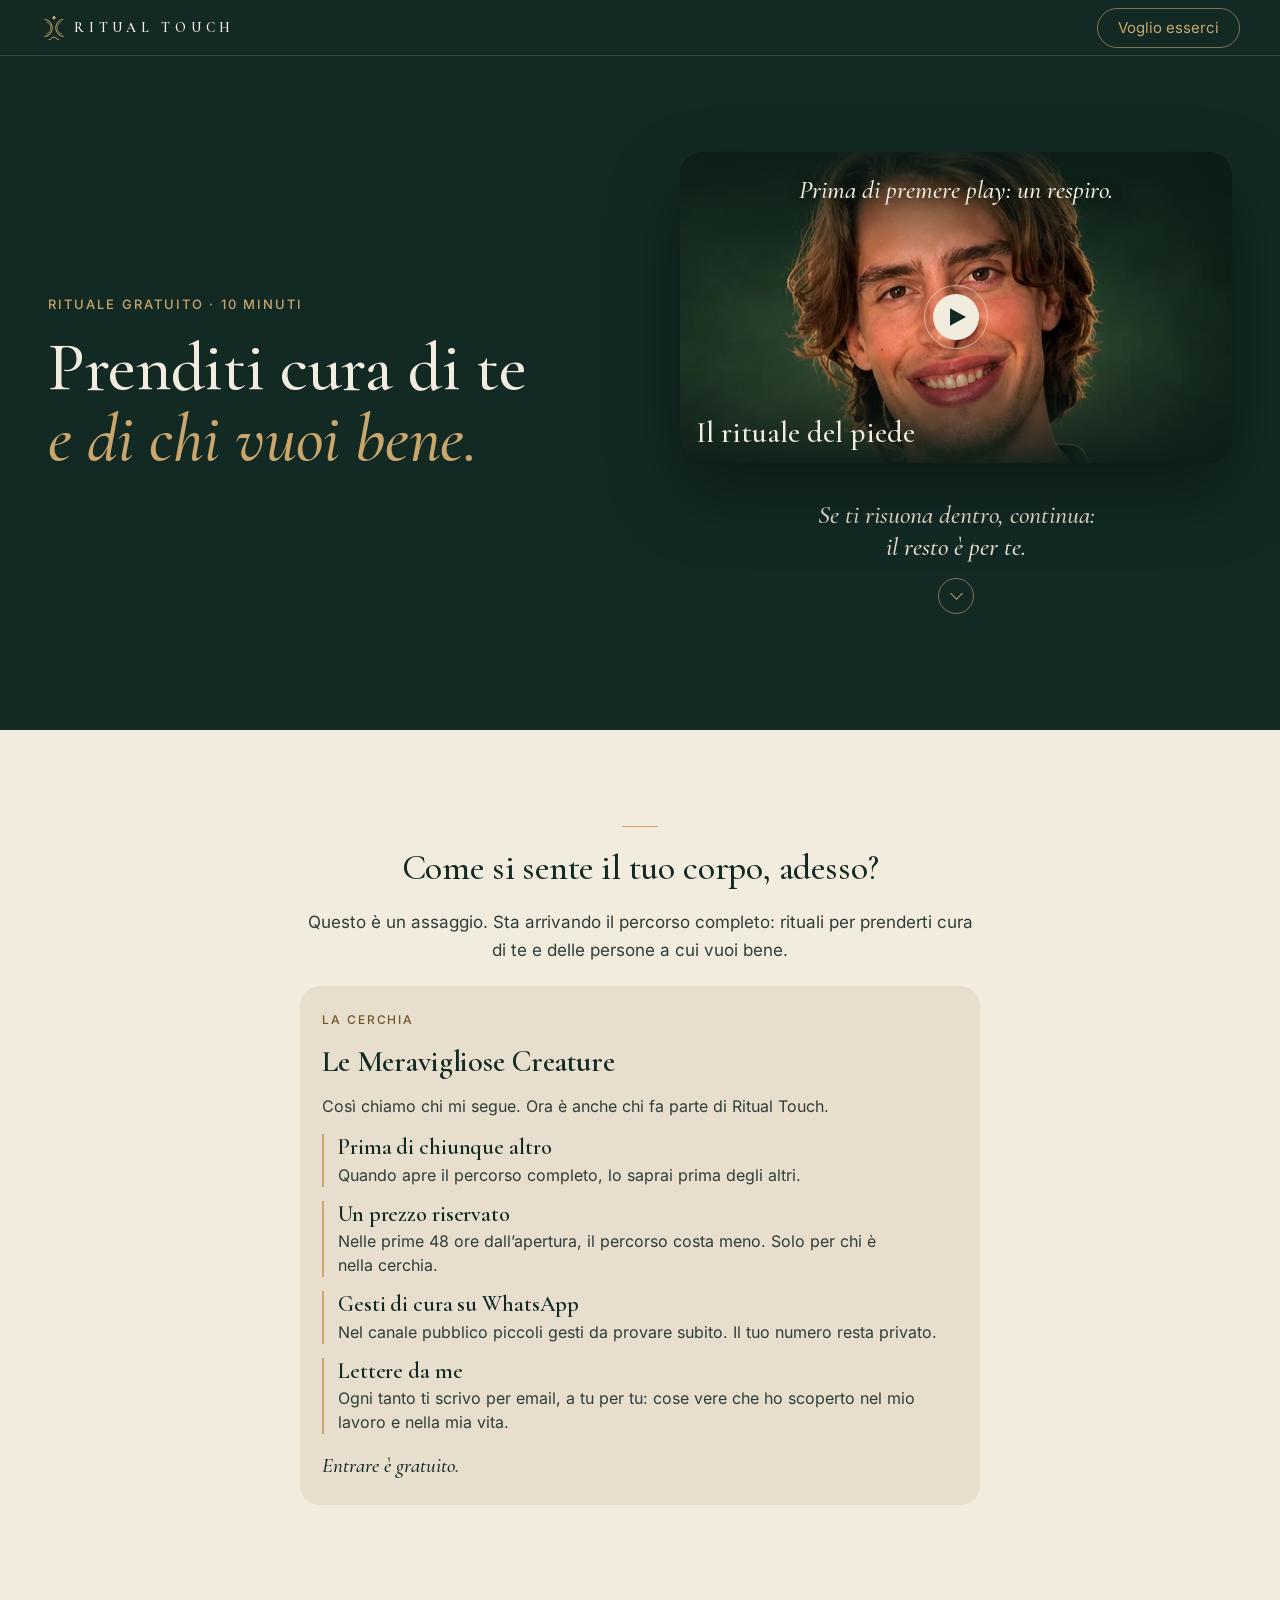
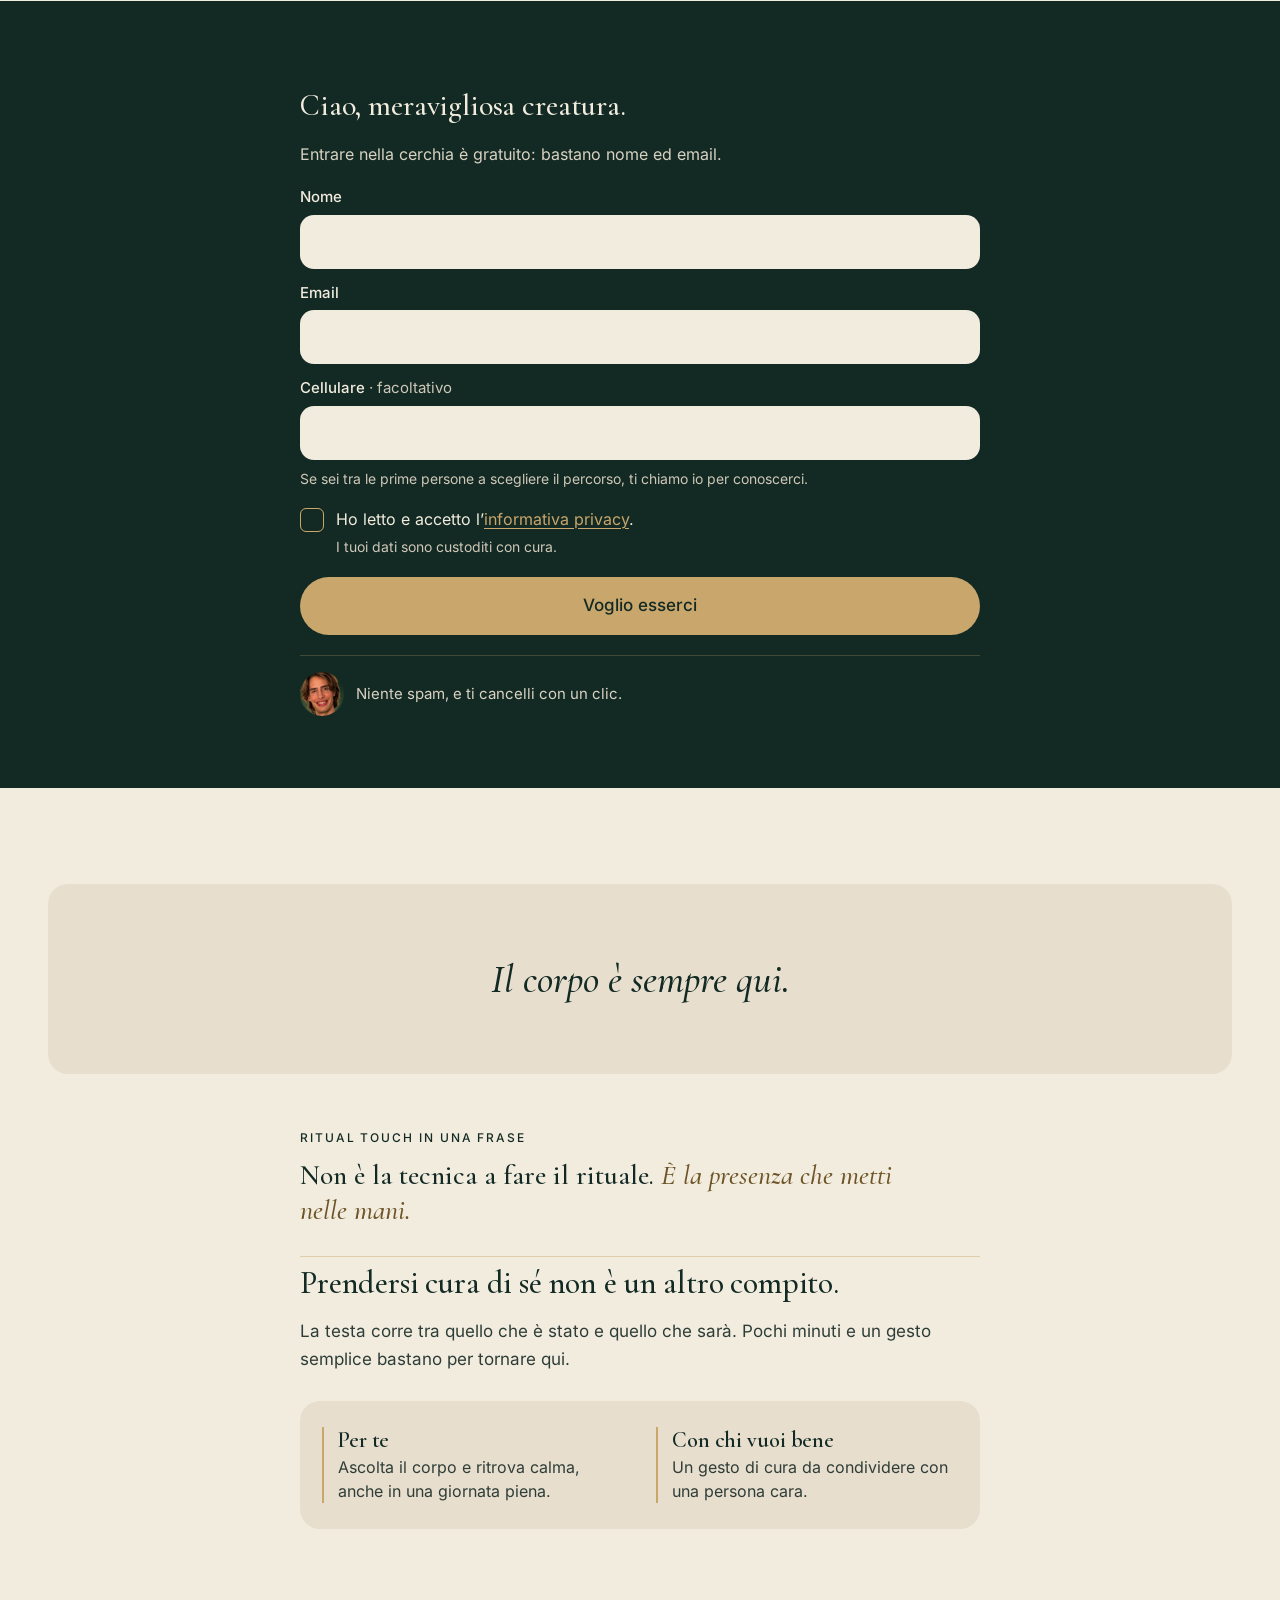
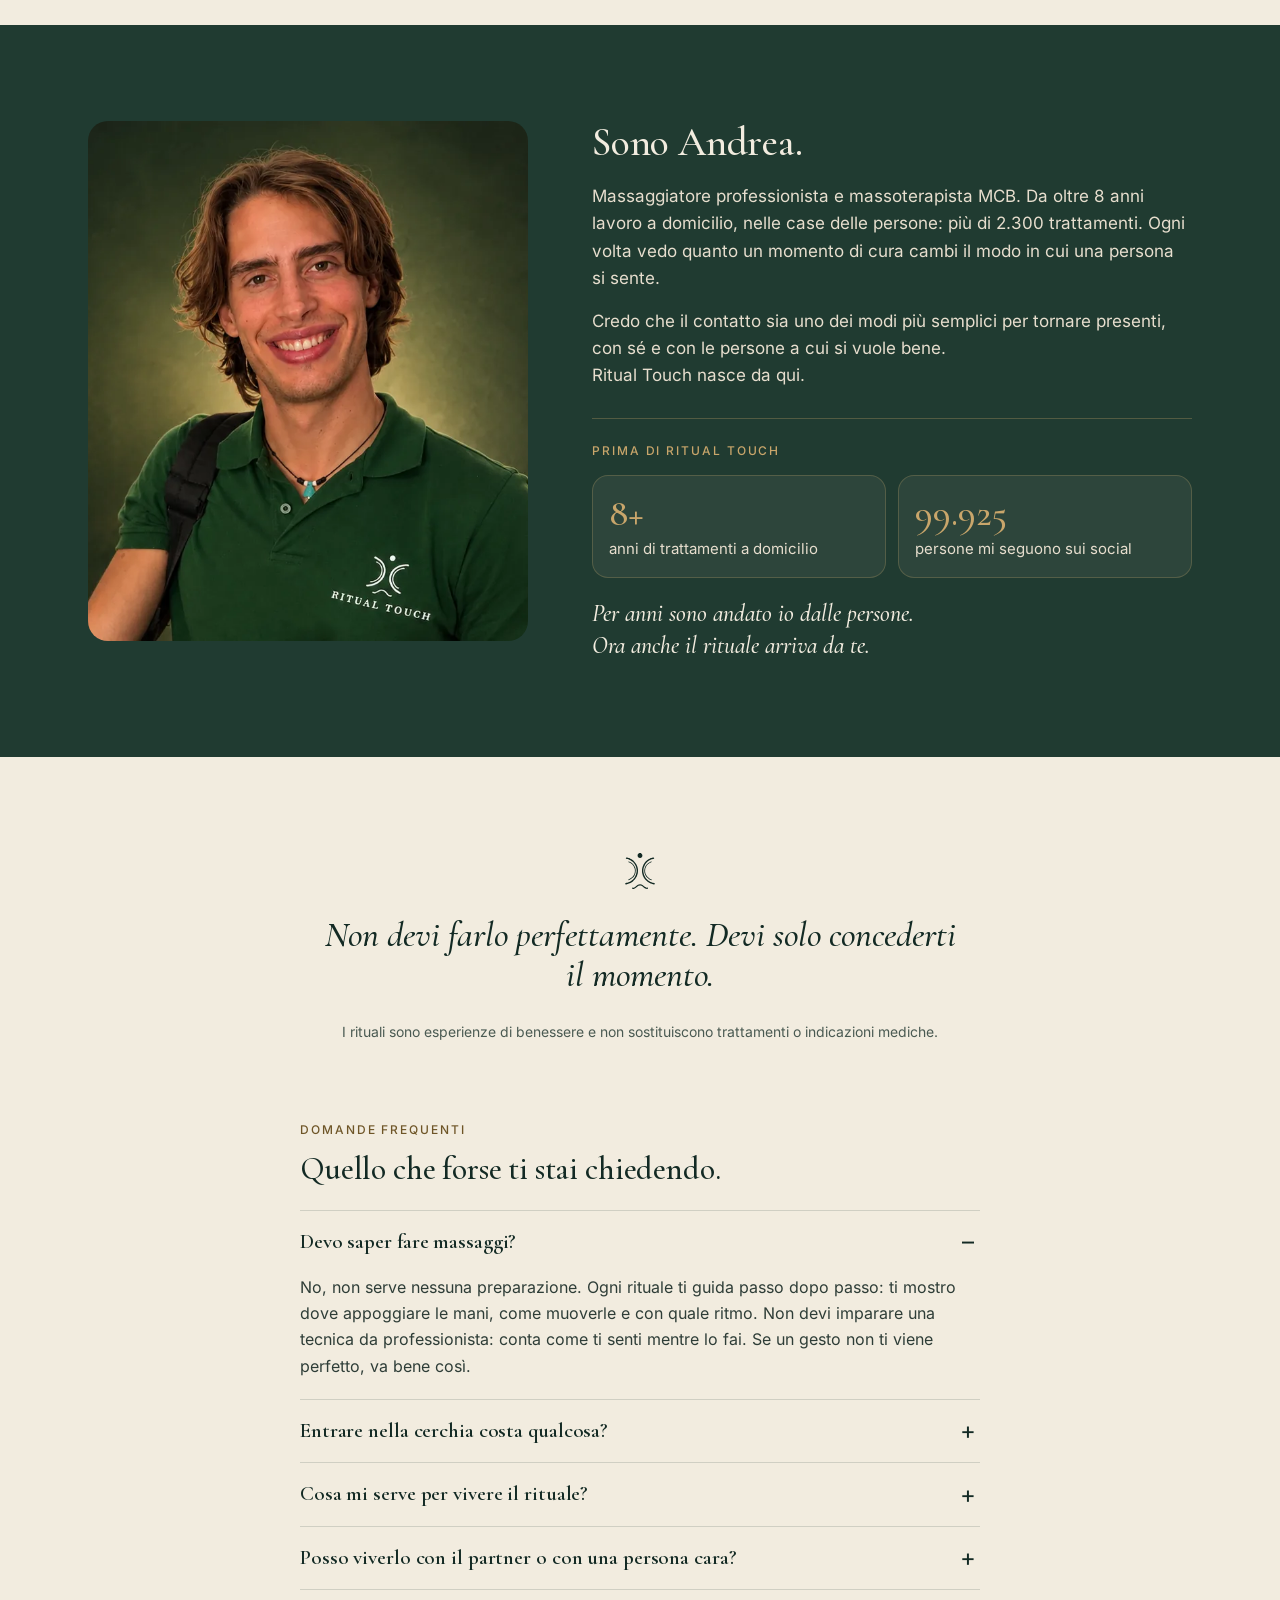
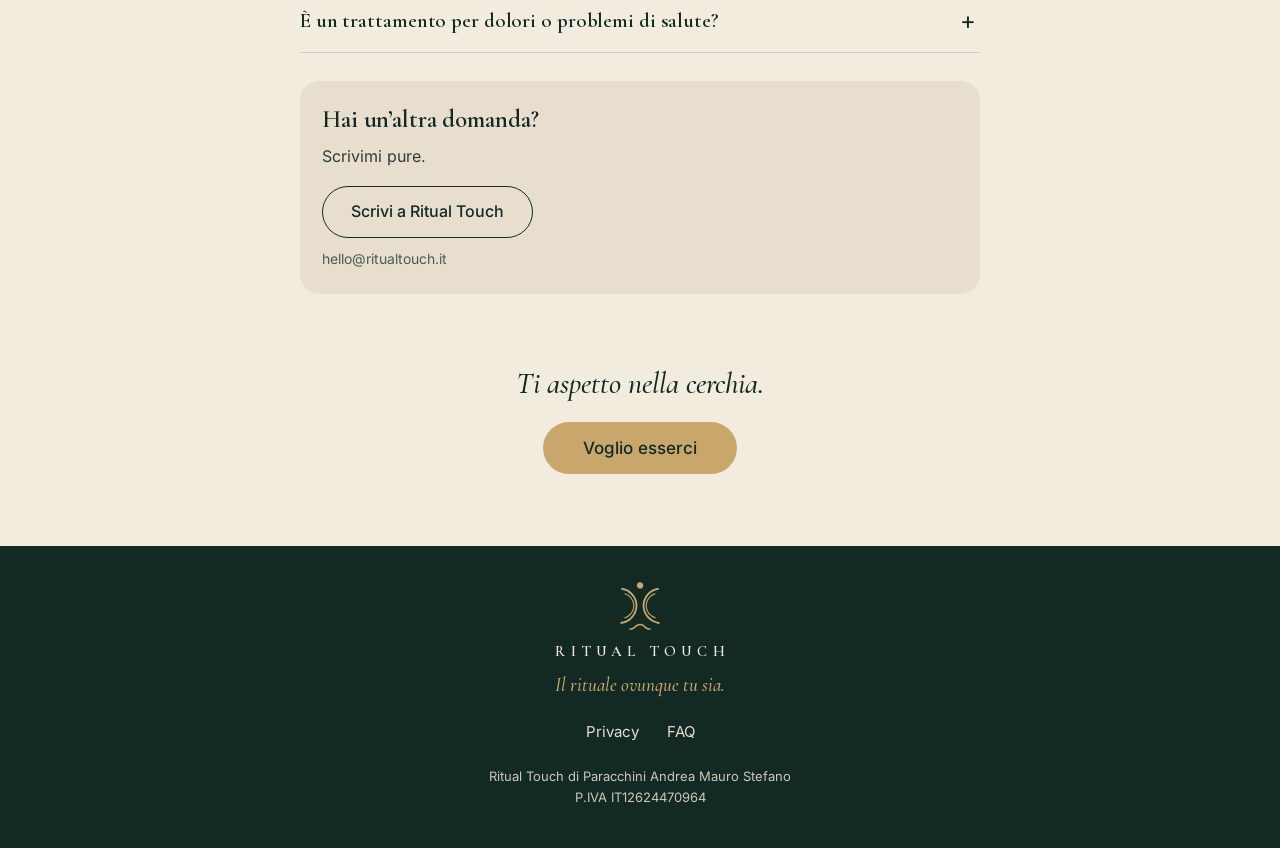
==== commit 550978a8: "Cerchia, metodo in una frase, logo oro, copertina a fine video - Vantaggi della cerchia: apertura in" ====
--- a/index.html
+++ b/index.html
@@ -80,7 +80,7 @@
 <body>
 <header class="barra barra--principale">
   <a class="barra__logo" href="#inizio">
-    <img src="assets/img/simbolo-avorio.svg" alt="" width="20" height="24">
+    <img src="assets/img/simbolo-oro.svg" alt="" width="20" height="24">
     <span class="barra__scritta">Ritual Touch</span>
   </a>
   <a class="barra__cta" href="#iscrizione">Voglio esserci</a>
@@ -135,15 +135,19 @@
         <ul class="vantaggi">
           <li class="vantaggio">
             <h4>Prima di chiunque altro</h4>
-            <p>Saprai quando apre il percorso completo con tutti i rituali.</p>
+            <p>Quando apre il percorso completo, lo saprai prima degli altri.</p>
           </li>
           <li class="vantaggio">
-            <h4>Ci conosciamo</h4>
-            <p>Se lasci il numero e sei tra le prime persone a scegliere il percorso, ti chiamo io per conoscerci.</p>
+            <h4>Un prezzo riservato</h4>
+            <p>Nelle prime 48 ore dall’apertura, il percorso costa meno. Solo per chi è nella cerchia.</p>
           </li>
           <li class="vantaggio">
-            <h4>Lasci un segno</h4>
-            <p>Dopo che avrai provato i rituali, ti chiederò com’è andata: cosa ti è piaciuto, cosa vorresti di più. I prossimi percorsi nasceranno anche da te.</p>
+            <h4>Gesti di cura su WhatsApp</h4>
+            <p>Nel canale pubblico piccoli gesti da provare subito. Il tuo numero resta privato.</p>
+          </li>
+          <li class="vantaggio">
+            <h4>Lettere da me</h4>
+            <p>Ogni tanto ti scrivo per email, a tu per tu: cose vere che ho scoperto nel mio lavoro e nella mia vita.</p>
           </li>
         </ul>
         <p class="cerchia__gratuito">Entrare è gratuito.</p>
@@ -189,7 +193,7 @@
 
       <!-- Compare al posto del modulo appena l'iscrizione è partita -->
       <div class="riuscito" data-riuscito hidden tabindex="-1" aria-live="polite">
-        <img class="riuscito__simbolo" src="assets/img/simbolo-avorio.svg" alt="" width="44" height="53">
+        <img class="riuscito__simbolo" src="assets/img/simbolo-oro.svg" alt="" width="44" height="53">
         <p class="riuscito__titolo">È bello averti qui<span data-riuscito-nome></span>.</p>
         <p class="riuscito__testo">Ti aspetto nel canale WhatsApp: pubblico piccoli gesti di cura da provare. Appena entri, ne trovi già uno.</p>
         <a class="pulsante pulsante--oro riuscito__pulsante" href="/canale" target="_blank" rel="noopener">Entra nel canale WhatsApp</a>
@@ -209,6 +213,10 @@
       <p class="foto-grande__frase">Il corpo è sempre qui.</p>
     </div>
     <div class="rituali__colonna">
+      <div class="una-frase" data-dissolvenza>
+        <p class="etichetta">Ritual Touch in una frase</p>
+        <p class="una-frase__testo">Non è la tecnica a fare il rituale. <em>È la presenza che metti nelle mani.</em></p>
+      </div>
       <h2 id="titolo-rituali" data-dissolvenza>Prendersi cura di sé non è un altro compito.</h2>
       <p class="rituali__testo" data-dissolvenza>La testa corre tra quello che è stato e quello che sarà. Pochi minuti e un gesto semplice bastano per tornare qui.</p>
       <div class="modi">
@@ -256,7 +264,7 @@
               <p class="prima-di__testo">persone mi seguono sui social</p>
             </div>
           </div>
-          <p class="prima-di__frase">Per anni sono andato io dalle persone.<br>Ora il rituale arriva da te.</p>
+          <p class="prima-di__frase">Per anni sono andato io dalle persone.<br>Ora anche il rituale arriva da te.</p>
         </div>
         <!-- Restano nascoste finché in config.js CITAZIONI_APPROVATE è false -->
         <div class="messaggi" data-citazioni hidden>
@@ -289,7 +297,7 @@
     <div class="contatto">
       <div class="contatto__box">
         <h3 class="contatto__titolo">Hai un’altra domanda?</h3>
-        <p class="contatto__testo">Scrivimi pure: ti rispondo io.</p>
+        <p class="contatto__testo">Scrivimi pure.</p>
         <a class="pulsante pulsante--contorno" href="mailto:hello@ritualtouch.it">Scrivi a Ritual Touch</a>
         <p class="contatto__indirizzo">hello@ritualtouch.it</p>
       </div>
@@ -306,7 +314,7 @@
 
 <!-- ========== FOOTER ========== -->
 <footer class="pie">
-  <img class="pie__simbolo" src="assets/img/simbolo-avorio.svg" alt="" width="40" height="48" loading="lazy" decoding="async">
+  <img class="pie__simbolo" src="assets/img/simbolo-oro.svg" alt="" width="40" height="48" loading="lazy" decoding="async">
   <p class="pie__marchio">Ritual Touch</p>
   <p class="pie__payoff">Il rituale ovunque tu sia.</p>
   <nav class="pie__link" aria-label="Pagine di servizio">
--- a/assets/css/style.css
+++ b/assets/css/style.css
@@ -1160,6 +1160,23 @@
   font-size: 16px;
   line-height: 1.5;
   color: var(--beige);
+}
+
+/* Ritual Touch in una frase */
+.una-frase {
+  display: grid;
+  gap: 12px;
+  padding: 0 0 28px;
+  margin-bottom: 8px;
+  border-bottom: 1px solid rgba(201, 166, 107, 0.45);
+}
+.una-frase__testo {
+  font-family: var(--font-titoli);
+  font-size: 28px;
+  line-height: 1.25;
+}
+.una-frase__testo em {
+  color: var(--oro-etichetta);
 }
 
 /* ---------- 6. Chiusura, domande frequenti e contatto ---------- */
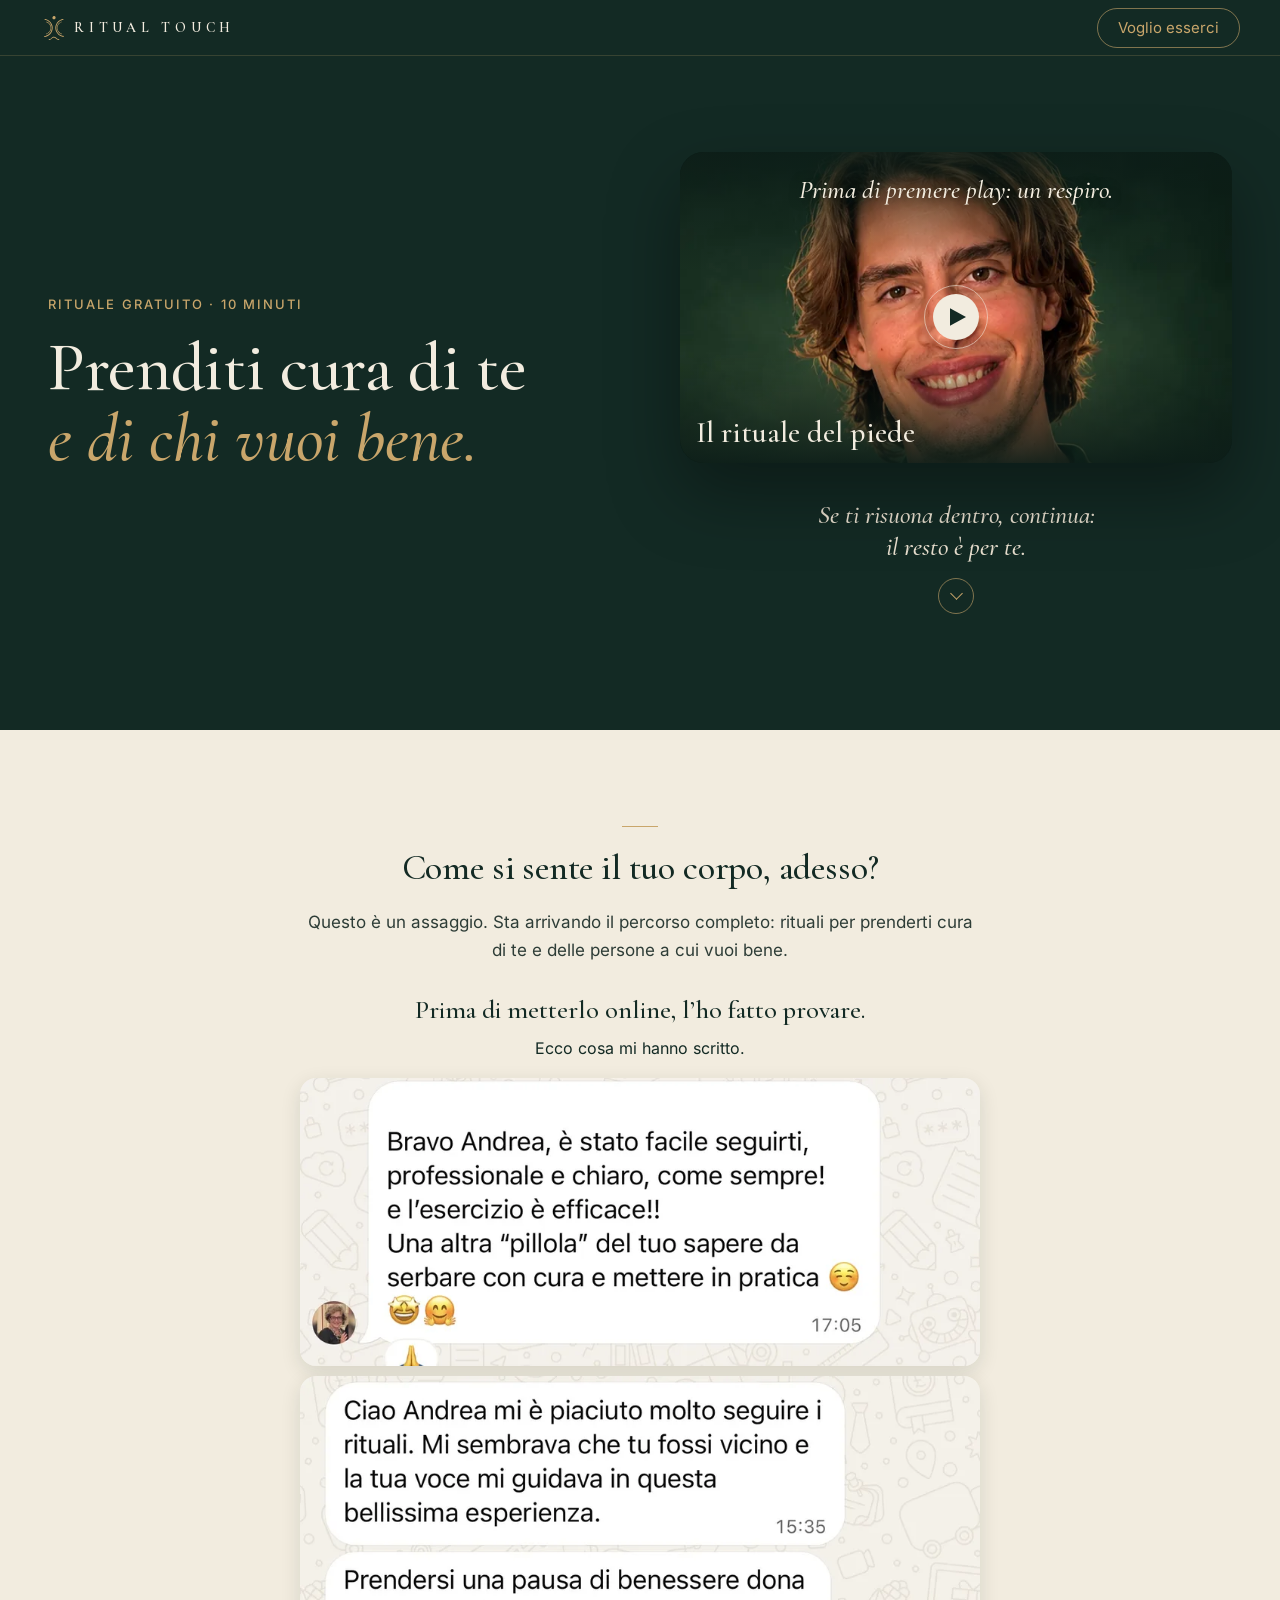
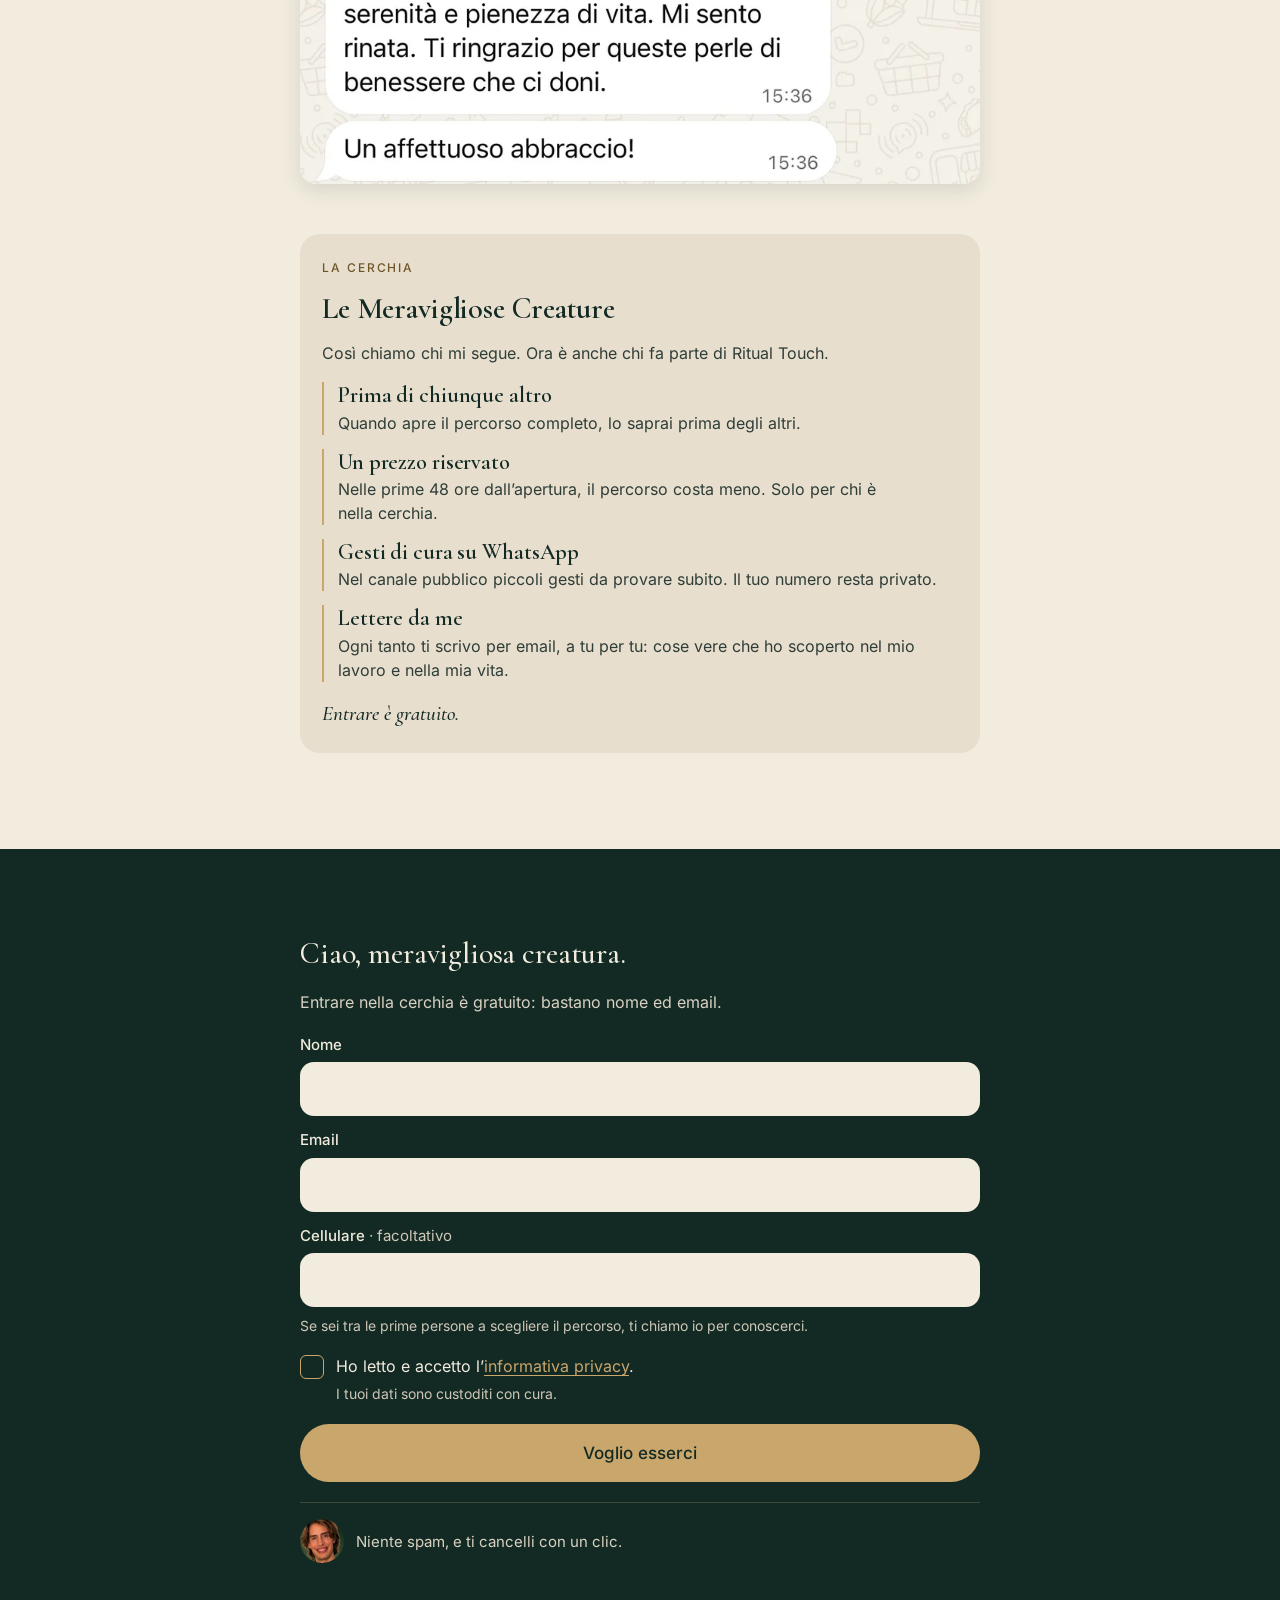
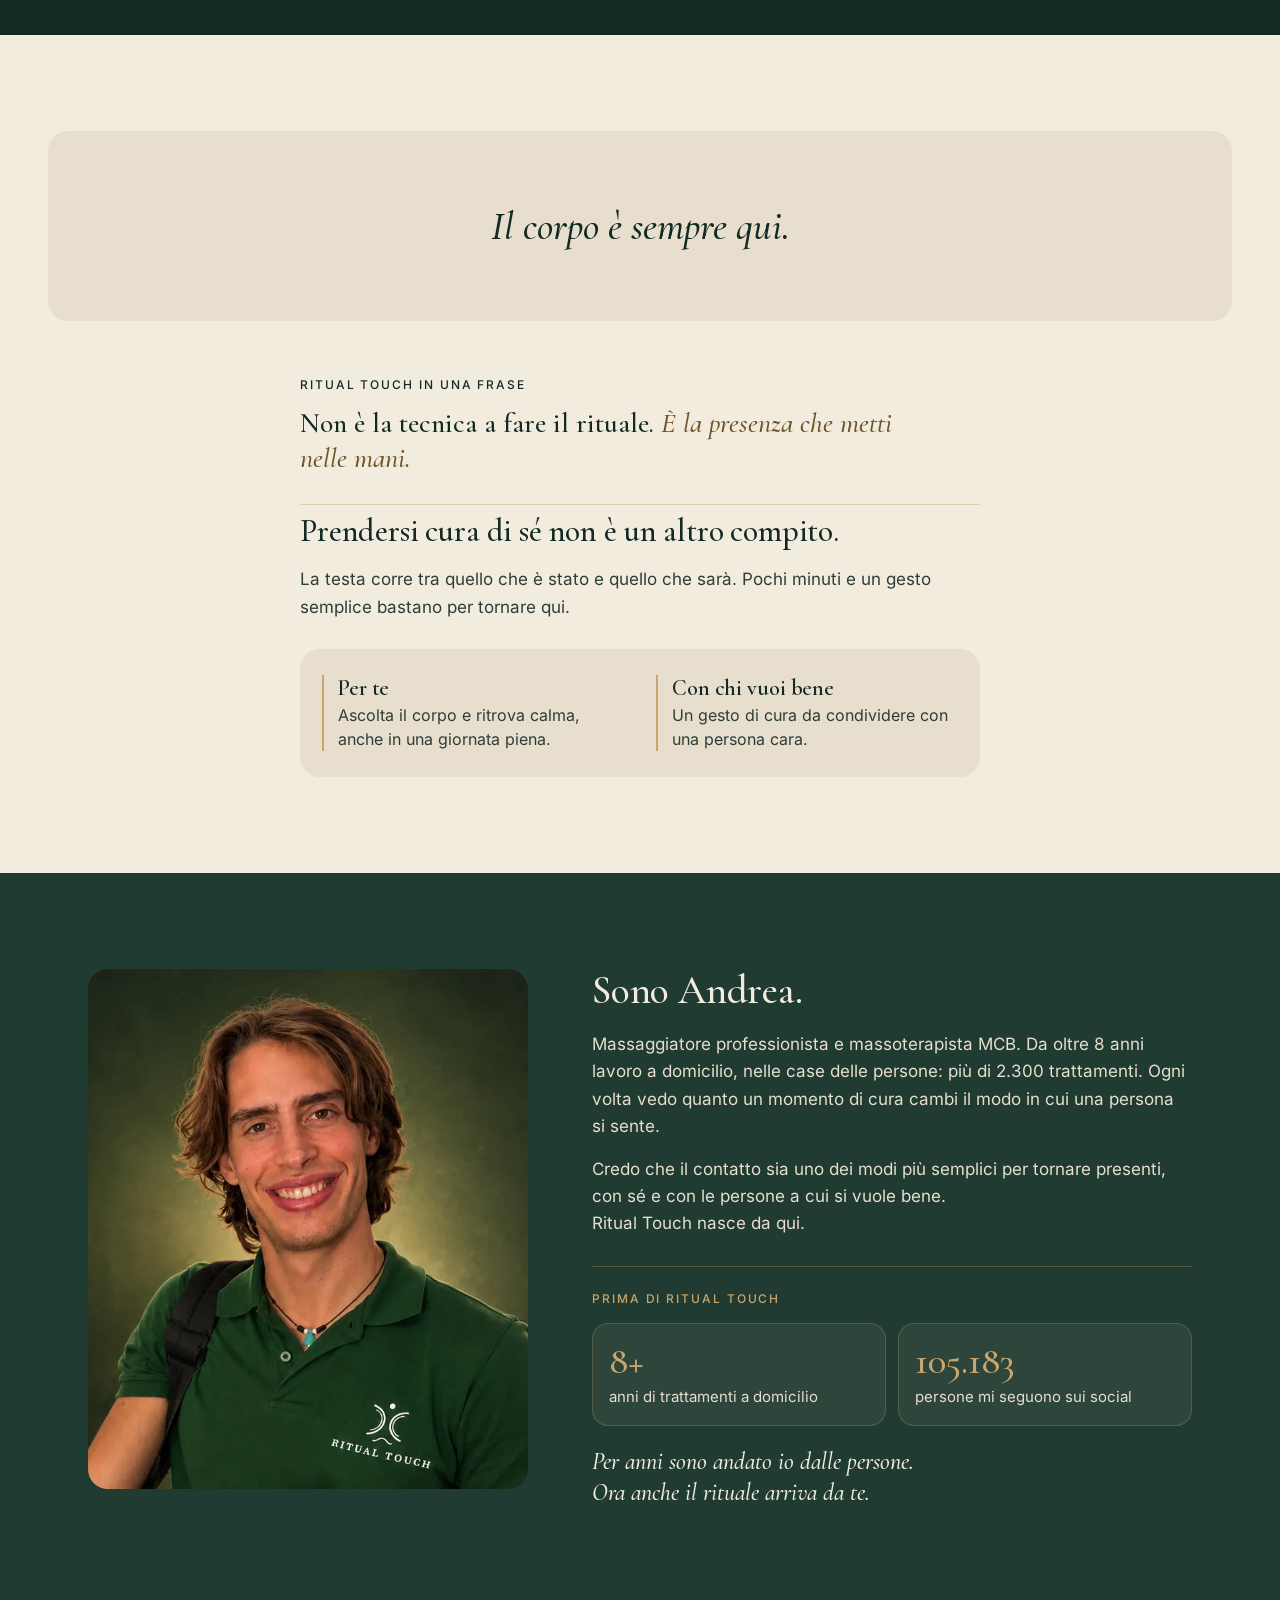
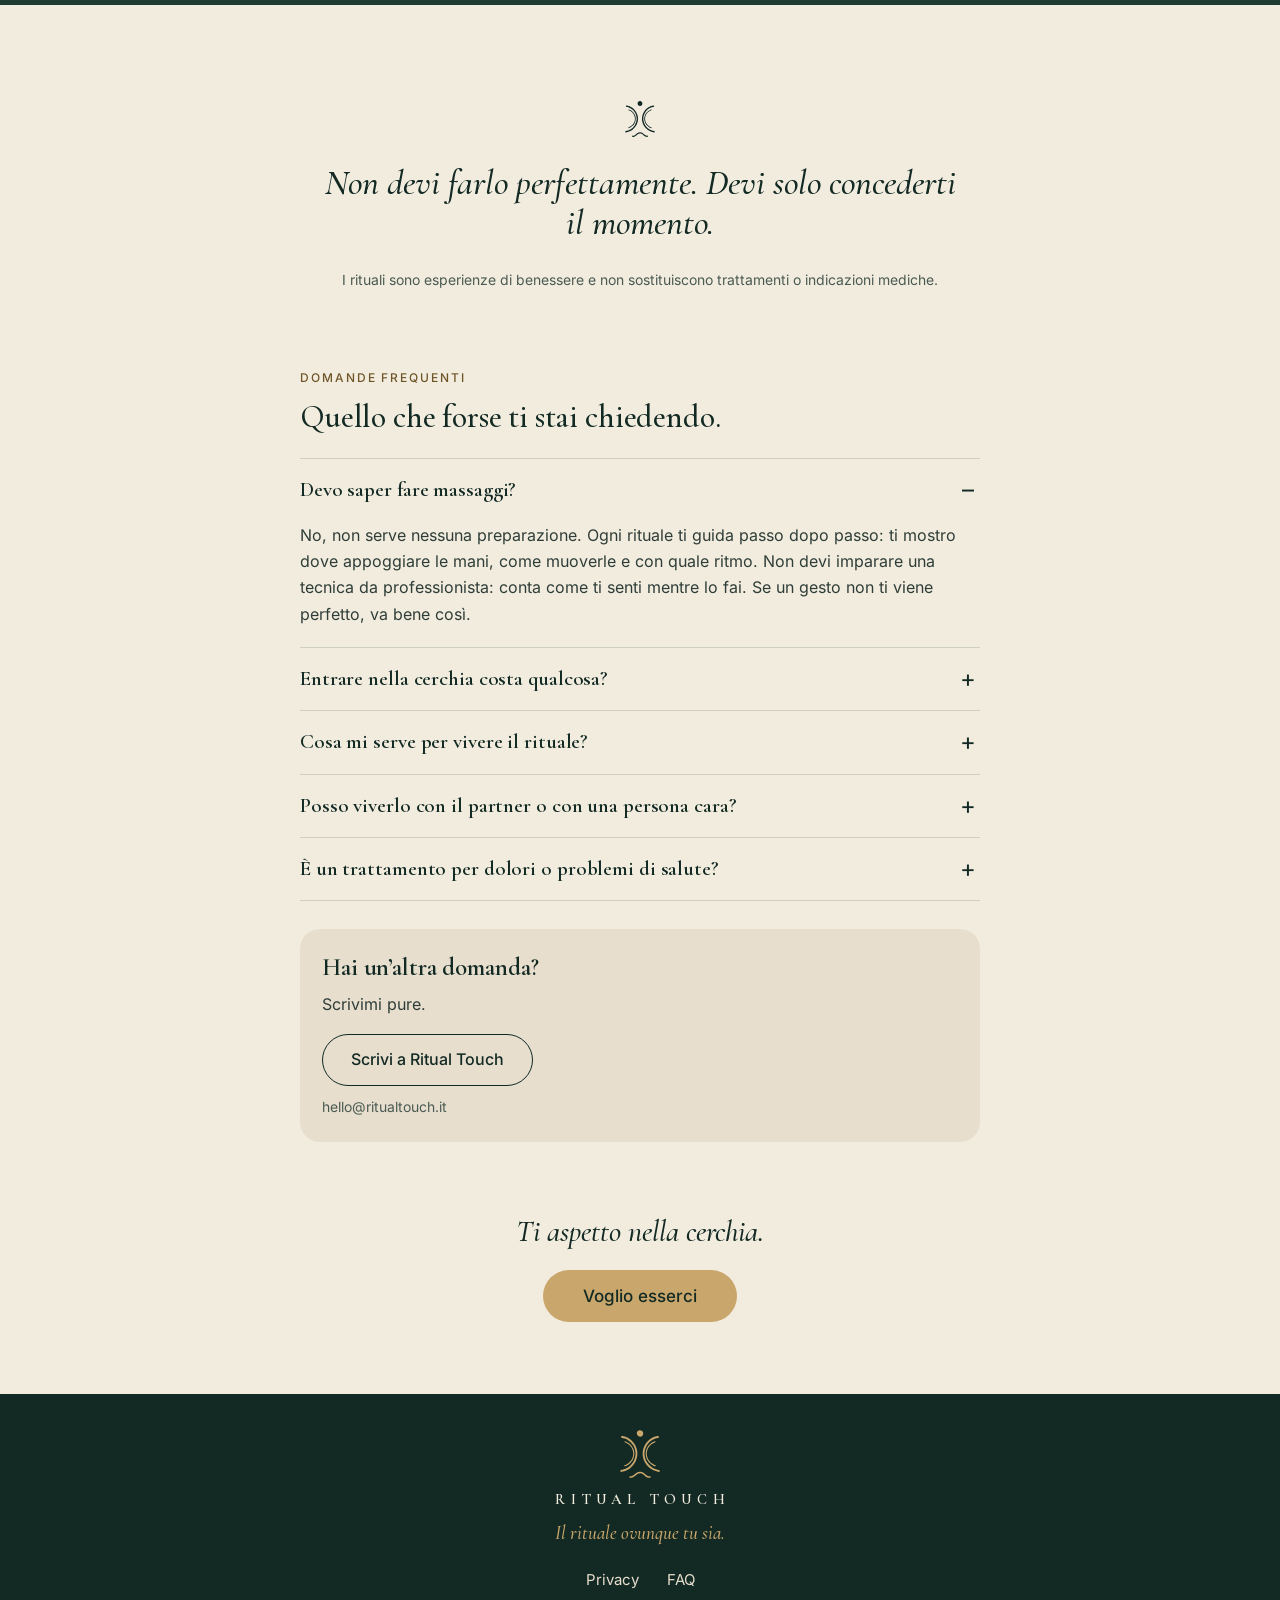
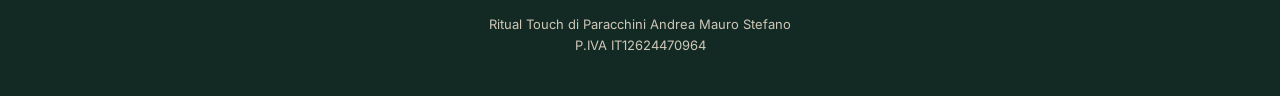
==== commit b958c644: "Prova sociale: due messaggi di chi ha provato il rituale (anonimi) Co-Authored-By: Claude Opus 5.5 <" ====
--- a/index.html
+++ b/index.html
@@ -128,6 +128,14 @@
       <span class="linea-oro" aria-hidden="true"></span>
       <h2 id="titolo-resta" data-dissolvenza>Come si sente il tuo corpo, adesso?</h2>
       <p class="resta__testo" data-dissolvenza>Questo è un assaggio. Sta arrivando il percorso completo: rituali per prenderti cura di te e delle persone a cui vuoi bene.</p>
+      <div class="prova" data-dissolvenza>
+        <p class="prova__titolo">Prima di metterlo online, l’ho fatto provare.</p>
+        <p class="prova__sotto">Ecco cosa mi hanno scritto.</p>
+        <img class="prova__messaggio" src="assets/img/prova-1.webp" width="900" height="382" loading="lazy" decoding="async"
+             alt="Messaggio WhatsApp: «Bravo Andrea, è stato facile seguirti, professionale e chiaro, come sempre! E l’esercizio è efficace!! Un’altra pillola del tuo sapere da serbare con cura e mettere in pratica.»">
+        <img class="prova__messaggio" src="assets/img/prova-2.webp" width="900" height="539" loading="lazy" decoding="async"
+             alt="Messaggio WhatsApp: «Ciao Andrea, mi è piaciuto molto seguire i rituali. Mi sembrava che tu fossi vicino e la tua voce mi guidava in questa bellissima esperienza. Prendersi una pausa di benessere dona serenità e pienezza di vita. Mi sento rinata. Ti ringrazio per queste perle di benessere che ci doni. Un affettuoso abbraccio!»">
+      </div>
       <div class="cerchia" data-dissolvenza>
         <p class="etichetta">La cerchia</p>
         <h3>Le Meravigliose Creature</h3>
--- a/assets/css/style.css
+++ b/assets/css/style.css
@@ -1160,6 +1160,29 @@
   font-size: 16px;
   line-height: 1.5;
   color: var(--beige);
+}
+
+/* Prova: i messaggi di chi ha provato */
+.prova {
+  display: grid;
+  gap: 10px;
+  margin: 8px 0 28px;
+}
+.prova__titolo {
+  font-family: var(--font-titoli);
+  font-size: 26px;
+  line-height: 1.25;
+}
+.prova__sotto {
+  font-size: 16px;
+  margin-bottom: 6px;
+}
+.prova__messaggio {
+  display: block;
+  width: 100%;
+  height: auto;
+  border-radius: 16px;
+  box-shadow: 0 6px 20px rgba(19, 42, 36, 0.12);
 }
 
 /* Ritual Touch in una frase */
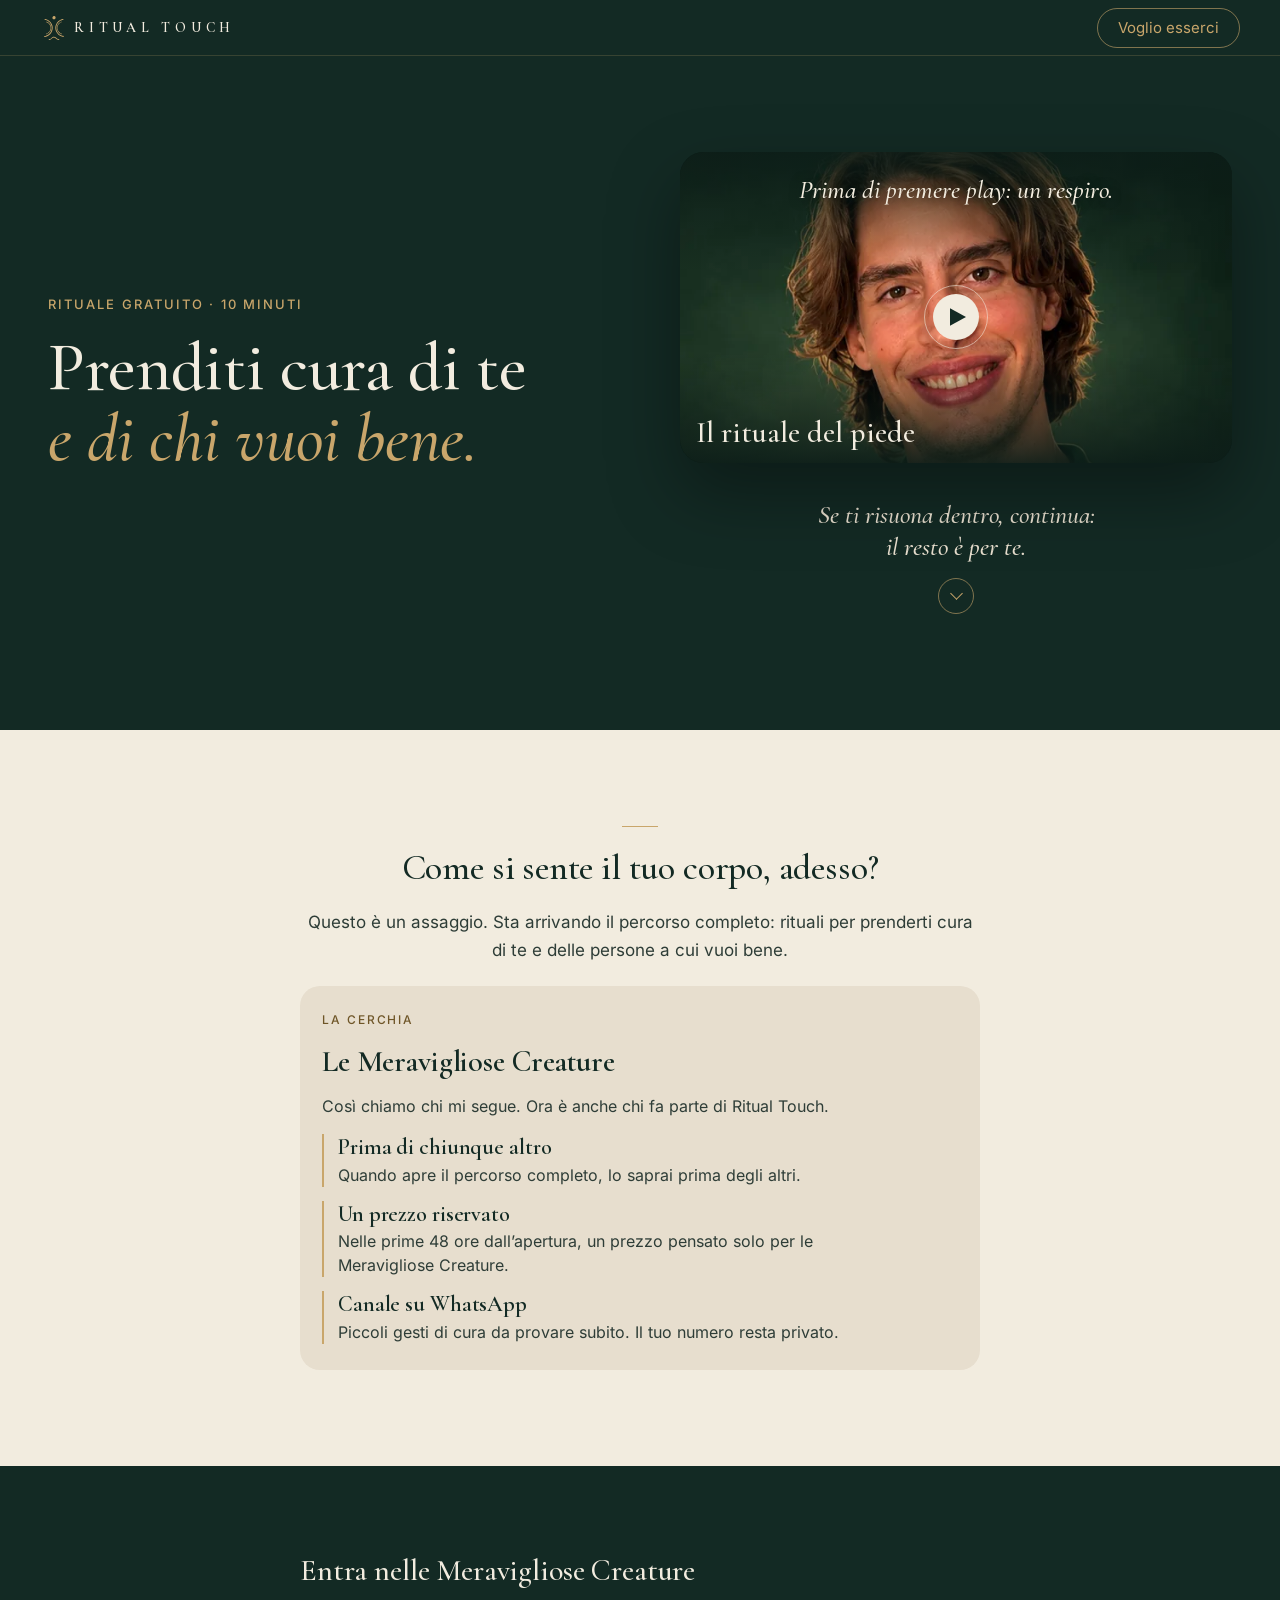
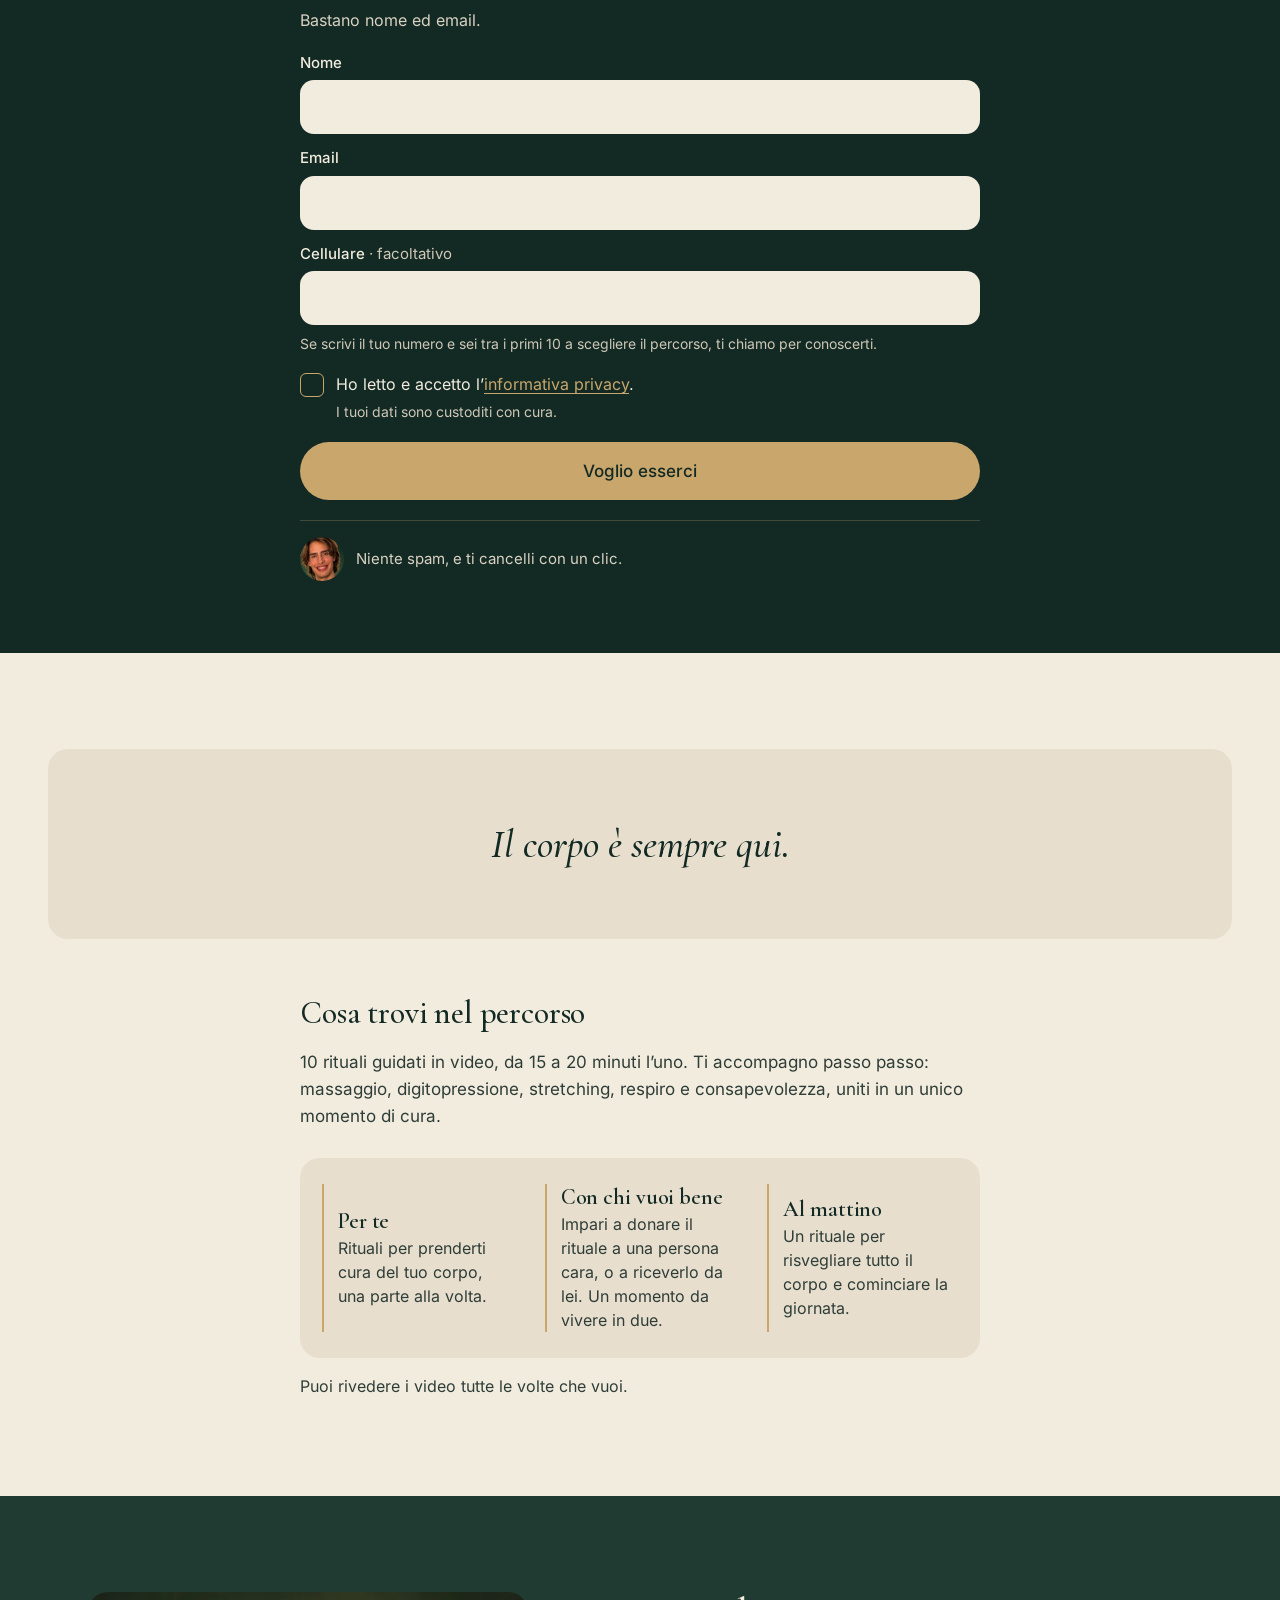
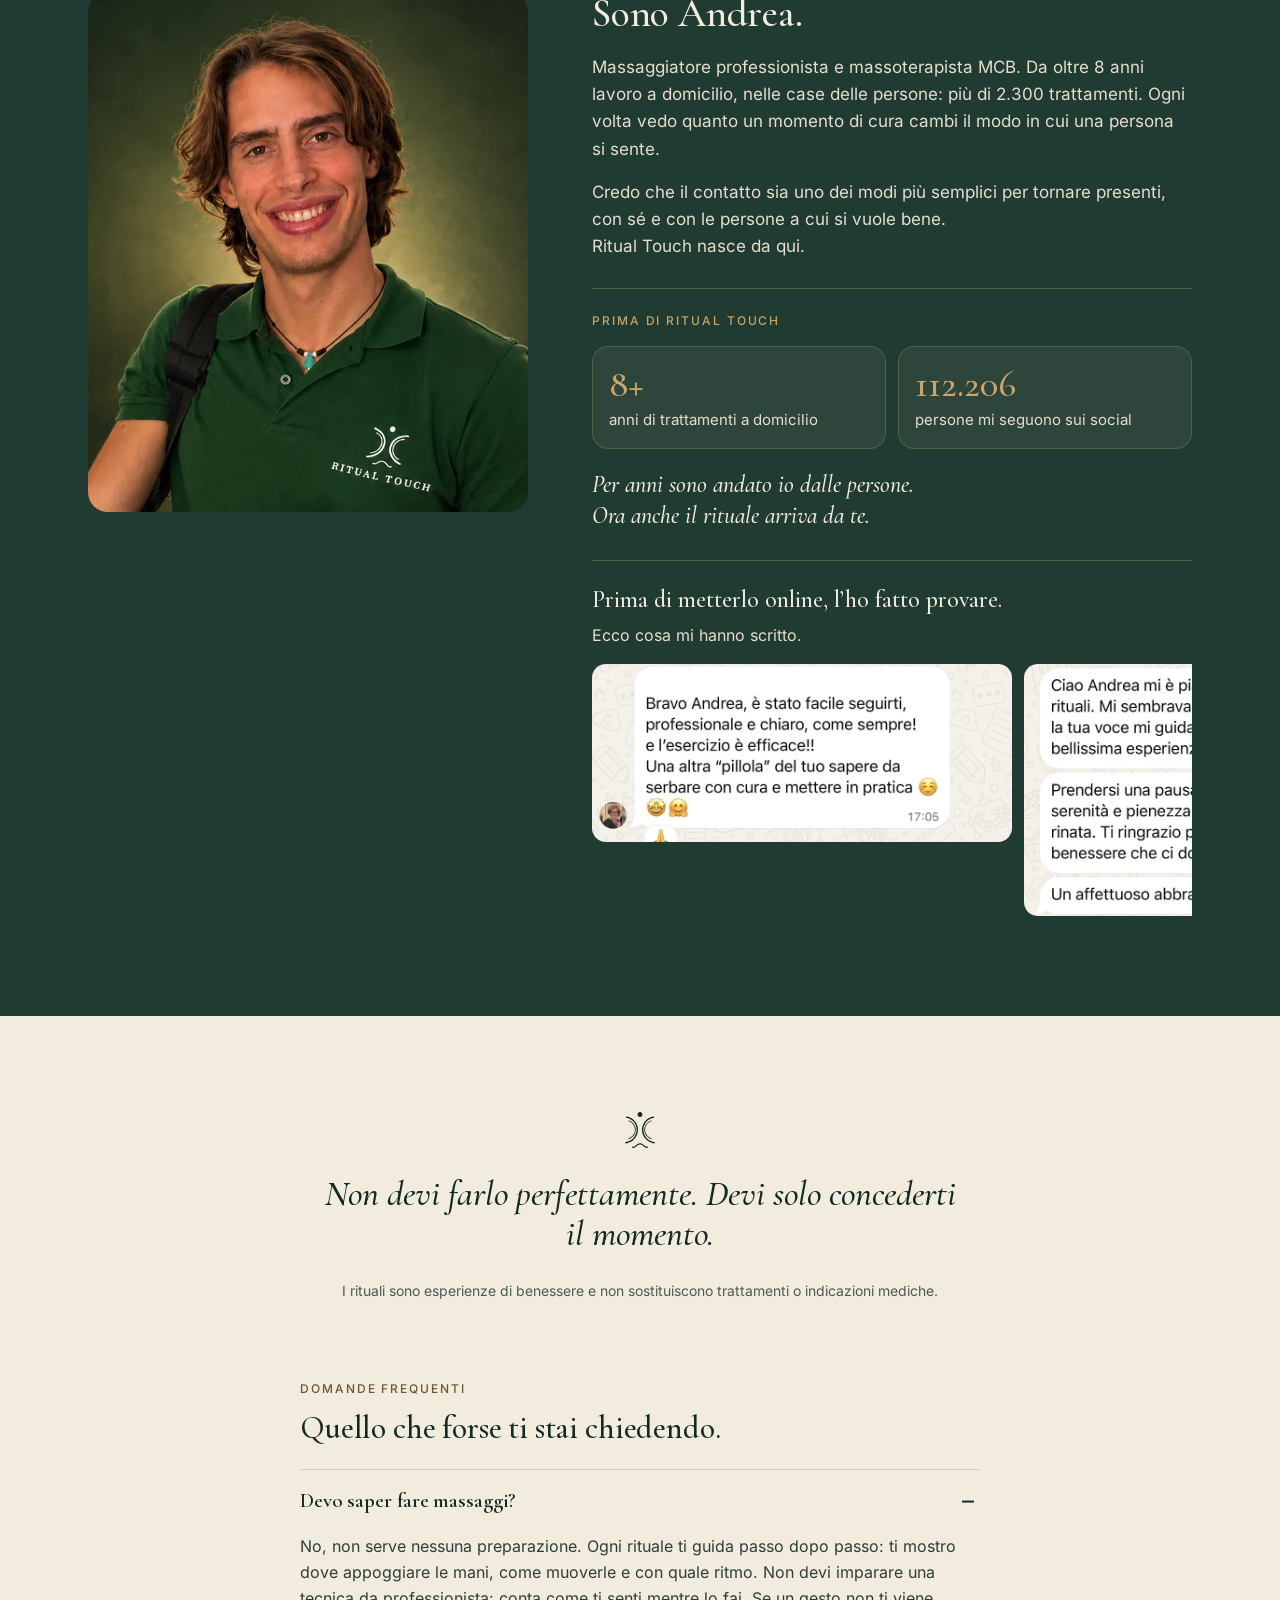
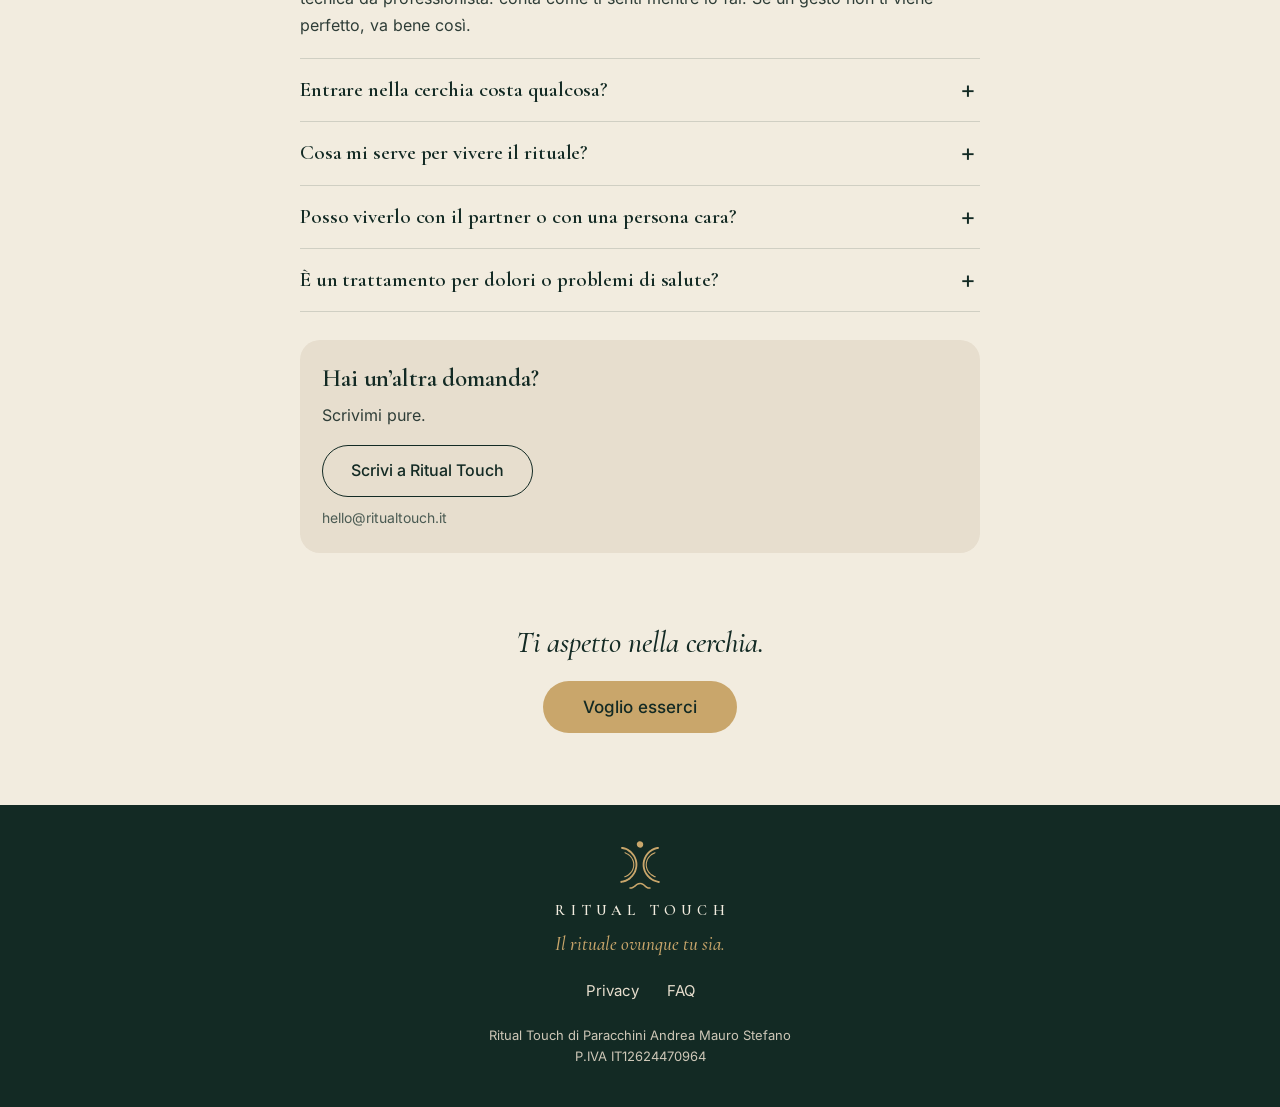
==== commit 639963cc: "Percorso spiegato, 3 vantaggi, prova sotto «Sono Andrea» a scorrimento - Sezione rituali: cosa trovi" ====
--- a/index.html
+++ b/index.html
@@ -128,14 +128,6 @@
       <span class="linea-oro" aria-hidden="true"></span>
       <h2 id="titolo-resta" data-dissolvenza>Come si sente il tuo corpo, adesso?</h2>
       <p class="resta__testo" data-dissolvenza>Questo è un assaggio. Sta arrivando il percorso completo: rituali per prenderti cura di te e delle persone a cui vuoi bene.</p>
-      <div class="prova" data-dissolvenza>
-        <p class="prova__titolo">Prima di metterlo online, l’ho fatto provare.</p>
-        <p class="prova__sotto">Ecco cosa mi hanno scritto.</p>
-        <img class="prova__messaggio" src="assets/img/prova-1.webp" width="900" height="382" loading="lazy" decoding="async"
-             alt="Messaggio WhatsApp: «Bravo Andrea, è stato facile seguirti, professionale e chiaro, come sempre! E l’esercizio è efficace!! Un’altra pillola del tuo sapere da serbare con cura e mettere in pratica.»">
-        <img class="prova__messaggio" src="assets/img/prova-2.webp" width="900" height="539" loading="lazy" decoding="async"
-             alt="Messaggio WhatsApp: «Ciao Andrea, mi è piaciuto molto seguire i rituali. Mi sembrava che tu fossi vicino e la tua voce mi guidava in questa bellissima esperienza. Prendersi una pausa di benessere dona serenità e pienezza di vita. Mi sento rinata. Ti ringrazio per queste perle di benessere che ci doni. Un affettuoso abbraccio!»">
-      </div>
       <div class="cerchia" data-dissolvenza>
         <p class="etichetta">La cerchia</p>
         <h3>Le Meravigliose Creature</h3>
@@ -147,18 +139,13 @@
           </li>
           <li class="vantaggio">
             <h4>Un prezzo riservato</h4>
-            <p>Nelle prime 48 ore dall’apertura, il percorso costa meno. Solo per chi è nella cerchia.</p>
+            <p>Nelle prime 48 ore dall’apertura, un prezzo pensato solo per le Meravigliose Creature.</p>
           </li>
           <li class="vantaggio">
-            <h4>Gesti di cura su WhatsApp</h4>
-            <p>Nel canale pubblico piccoli gesti da provare subito. Il tuo numero resta privato.</p>
-          </li>
-          <li class="vantaggio">
-            <h4>Lettere da me</h4>
-            <p>Ogni tanto ti scrivo per email, a tu per tu: cose vere che ho scoperto nel mio lavoro e nella mia vita.</p>
+            <h4>Canale su WhatsApp</h4>
+            <p>Piccoli gesti di cura da provare subito. Il tuo numero resta privato.</p>
           </li>
         </ul>
-        <p class="cerchia__gratuito">Entrare è gratuito.</p>
       </div>
     </div>
   </section>
@@ -166,8 +153,8 @@
   <!-- ========== 3. ISCRIZIONE ========== -->
   <section id="iscrizione" class="iscrizione scuro" aria-labelledby="titolo-iscrizione">
     <div class="iscrizione__colonna">
-      <h2 id="titolo-iscrizione">Ciao, meravigliosa creatura.</h2>
-      <p class="iscrizione__sotto" data-prima-iscrizione>Entrare nella cerchia è gratuito: bastano nome ed email.</p>
+      <h2 id="titolo-iscrizione">Entra nelle Meravigliose Creature</h2>
+      <p class="iscrizione__sotto" data-prima-iscrizione>Bastano nome ed email.</p>
 
       <form class="modulo" method="post" novalidate data-modulo>
         <div class="campo">
@@ -183,7 +170,7 @@
         <div class="campo">
           <label for="cellulare">Cellulare <span class="facoltativo">· facoltativo</span></label>
           <input id="cellulare" name="fields[cellulare]" type="tel" autocomplete="tel" inputmode="tel" enterkeyhint="next" maxlength="25" aria-describedby="aiuto-cellulare">
-          <p class="campo__aiuto" id="aiuto-cellulare">Se sei tra le prime persone a scegliere il percorso, ti chiamo io per conoscerci.</p>
+          <p class="campo__aiuto" id="aiuto-cellulare">Se scrivi il tuo numero e sei tra i primi 10 a scegliere il percorso, ti chiamo per conoscerti.</p>
           <p class="errore" id="errore-cellulare" hidden></p>
         </div>
         <input type="hidden" name="fields[fonte]" value="diretto" data-fonte>
@@ -221,28 +208,31 @@
       <p class="foto-grande__frase">Il corpo è sempre qui.</p>
     </div>
     <div class="rituali__colonna">
-      <div class="una-frase" data-dissolvenza>
-        <p class="etichetta">Ritual Touch in una frase</p>
-        <p class="una-frase__testo">Non è la tecnica a fare il rituale. <em>È la presenza che metti nelle mani.</em></p>
-      </div>
-      <h2 id="titolo-rituali" data-dissolvenza>Prendersi cura di sé non è un altro compito.</h2>
-      <p class="rituali__testo" data-dissolvenza>La testa corre tra quello che è stato e quello che sarà. Pochi minuti e un gesto semplice bastano per tornare qui.</p>
+      <h2 id="titolo-rituali" data-dissolvenza>Cosa trovi nel percorso</h2>
+      <p class="rituali__testo" data-dissolvenza>10 rituali guidati in video, da 15 a 20 minuti l’uno. Ti accompagno passo passo: massaggio, digitopressione, stretching, respiro e consapevolezza, uniti in un unico momento di cura.</p>
       <div class="modi">
         <div class="modo" data-dissolvenza>
           <span data-foto-per-te hidden></span>
           <div>
             <h3>Per te</h3>
-            <p>Ascolta il corpo e ritrova calma, anche in una giornata piena.</p>
+            <p>Rituali per prenderti cura del tuo corpo, una parte alla volta.</p>
           </div>
         </div>
         <div class="modo" data-dissolvenza>
           <span data-foto-con-chi-ami hidden></span>
           <div>
             <h3>Con chi vuoi bene</h3>
-            <p>Un gesto di cura da condividere con una persona cara.</p>
-          </div>
-        </div>
-      </div>
+            <p>Impari a donare il rituale a una persona cara, o a riceverlo da lei. Un momento da vivere in due.</p>
+          </div>
+        </div>
+        <div class="modo" data-dissolvenza>
+          <div>
+            <h3>Al mattino</h3>
+            <p>Un rituale per risvegliare tutto il corpo e cominciare la giornata.</p>
+          </div>
+        </div>
+      </div>
+      <p class="rituali__nota" data-dissolvenza>Puoi rivedere i video tutte le volte che vuoi.</p>
     </div>
   </section>
 
@@ -274,6 +264,16 @@
           </div>
           <p class="prima-di__frase">Per anni sono andato io dalle persone.<br>Ora anche il rituale arriva da te.</p>
         </div>
+        <div class="prova" data-dissolvenza>
+          <p class="prova__titolo">Prima di metterlo online, l’ho fatto provare.</p>
+          <p class="prova__sotto">Ecco cosa mi hanno scritto.</p>
+          <div class="prova__scorri" tabindex="0" aria-label="Messaggi di chi ha provato il rituale">
+            <img class="prova__messaggio" src="assets/img/prova-1.webp" width="900" height="382" loading="lazy" decoding="async"
+                 alt="Messaggio WhatsApp: «Bravo Andrea, è stato facile seguirti, professionale e chiaro, come sempre! E l’esercizio è efficace!! Un’altra pillola del tuo sapere da serbare con cura e mettere in pratica.»">
+            <img class="prova__messaggio" src="assets/img/prova-2.webp" width="900" height="539" loading="lazy" decoding="async"
+                 alt="Messaggio WhatsApp: «Ciao Andrea, mi è piaciuto molto seguire i rituali. Mi sembrava che tu fossi vicino e la tua voce mi guidava in questa bellissima esperienza. Prendersi una pausa di benessere dona serenità e pienezza di vita. Mi sento rinata. Ti ringrazio per queste perle di benessere che ci doni. Un affettuoso abbraccio!»">
+          </div>
+        </div>
         <!-- Restano nascoste finché in config.js CITAZIONI_APPROVATE è false -->
         <div class="messaggi" data-citazioni hidden>
           <p class="etichetta">Dai vostri messaggi</p>
--- a/assets/css/style.css
+++ b/assets/css/style.css
@@ -731,9 +731,8 @@
 }
 /* Sempre su una riga: 30 px, che scendono quanto basta sui telefoni più stretti */
 .iscrizione h2 {
-  font-size: min(30px, calc((100vw - 48px) / 10.8));
-  line-height: 1.1;
-  white-space: nowrap;
+  font-size: 30px;
+  line-height: 1.15;
 }
 .iscrizione__sotto {
   font-size: 16px;
@@ -1034,6 +1033,12 @@
   line-height: 1.5;
   color: var(--testo-2-chiaro);
 }
+.rituali__nota {
+  margin-top: 16px;
+  font-size: 16px;
+  font-style: italic;
+  color: var(--testo-2-chiaro);
+}
 
 /* ---------- 5. Chi sono ---------- */
 .andrea {
@@ -1162,44 +1167,44 @@
   color: var(--beige);
 }
 
-/* Prova: i messaggi di chi ha provato */
+/* Prova: i messaggi di chi ha provato, a scorrimento orizzontale */
 .prova {
   display: grid;
-  gap: 10px;
-  margin: 8px 0 28px;
+  gap: 8px;
+  margin-top: 12px;
+  padding-top: 24px;
+  border-top: 1px solid rgba(201, 166, 107, 0.3);
 }
 .prova__titolo {
   font-family: var(--font-titoli);
-  font-size: 26px;
+  font-size: 24px;
   line-height: 1.25;
+  color: var(--avorio);
 }
 .prova__sotto {
   font-size: 16px;
-  margin-bottom: 6px;
+  color: var(--beige);
+}
+.prova__scorri {
+  display: flex;
+  align-items: flex-start;
+  gap: 12px;
+  margin-top: 8px;
+  overflow-x: auto;
+  scroll-snap-type: x mandatory;
+  -webkit-overflow-scrolling: touch;
+  scrollbar-width: none;
+  padding-bottom: 4px;
+}
+.prova__scorri::-webkit-scrollbar {
+  display: none;
 }
 .prova__messaggio {
-  display: block;
-  width: 100%;
+  flex: 0 0 82%;
+  max-width: 420px;
   height: auto;
-  border-radius: 16px;
-  box-shadow: 0 6px 20px rgba(19, 42, 36, 0.12);
-}
-
-/* Ritual Touch in una frase */
-.una-frase {
-  display: grid;
-  gap: 12px;
-  padding: 0 0 28px;
-  margin-bottom: 8px;
-  border-bottom: 1px solid rgba(201, 166, 107, 0.45);
-}
-.una-frase__testo {
-  font-family: var(--font-titoli);
-  font-size: 28px;
-  line-height: 1.25;
-}
-.una-frase__testo em {
-  color: var(--oro-etichetta);
+  border-radius: 14px;
+  scroll-snap-align: start;
 }
 
 /* ---------- 6. Chiusura, domande frequenti e contatto ---------- */
@@ -1856,7 +1861,7 @@
     padding-top: 56px;
   }
   .modi {
-    grid-template-columns: 1fr 1fr;
+    grid-template-columns: repeat(3, 1fr);
     gap: 32px;
   }
 
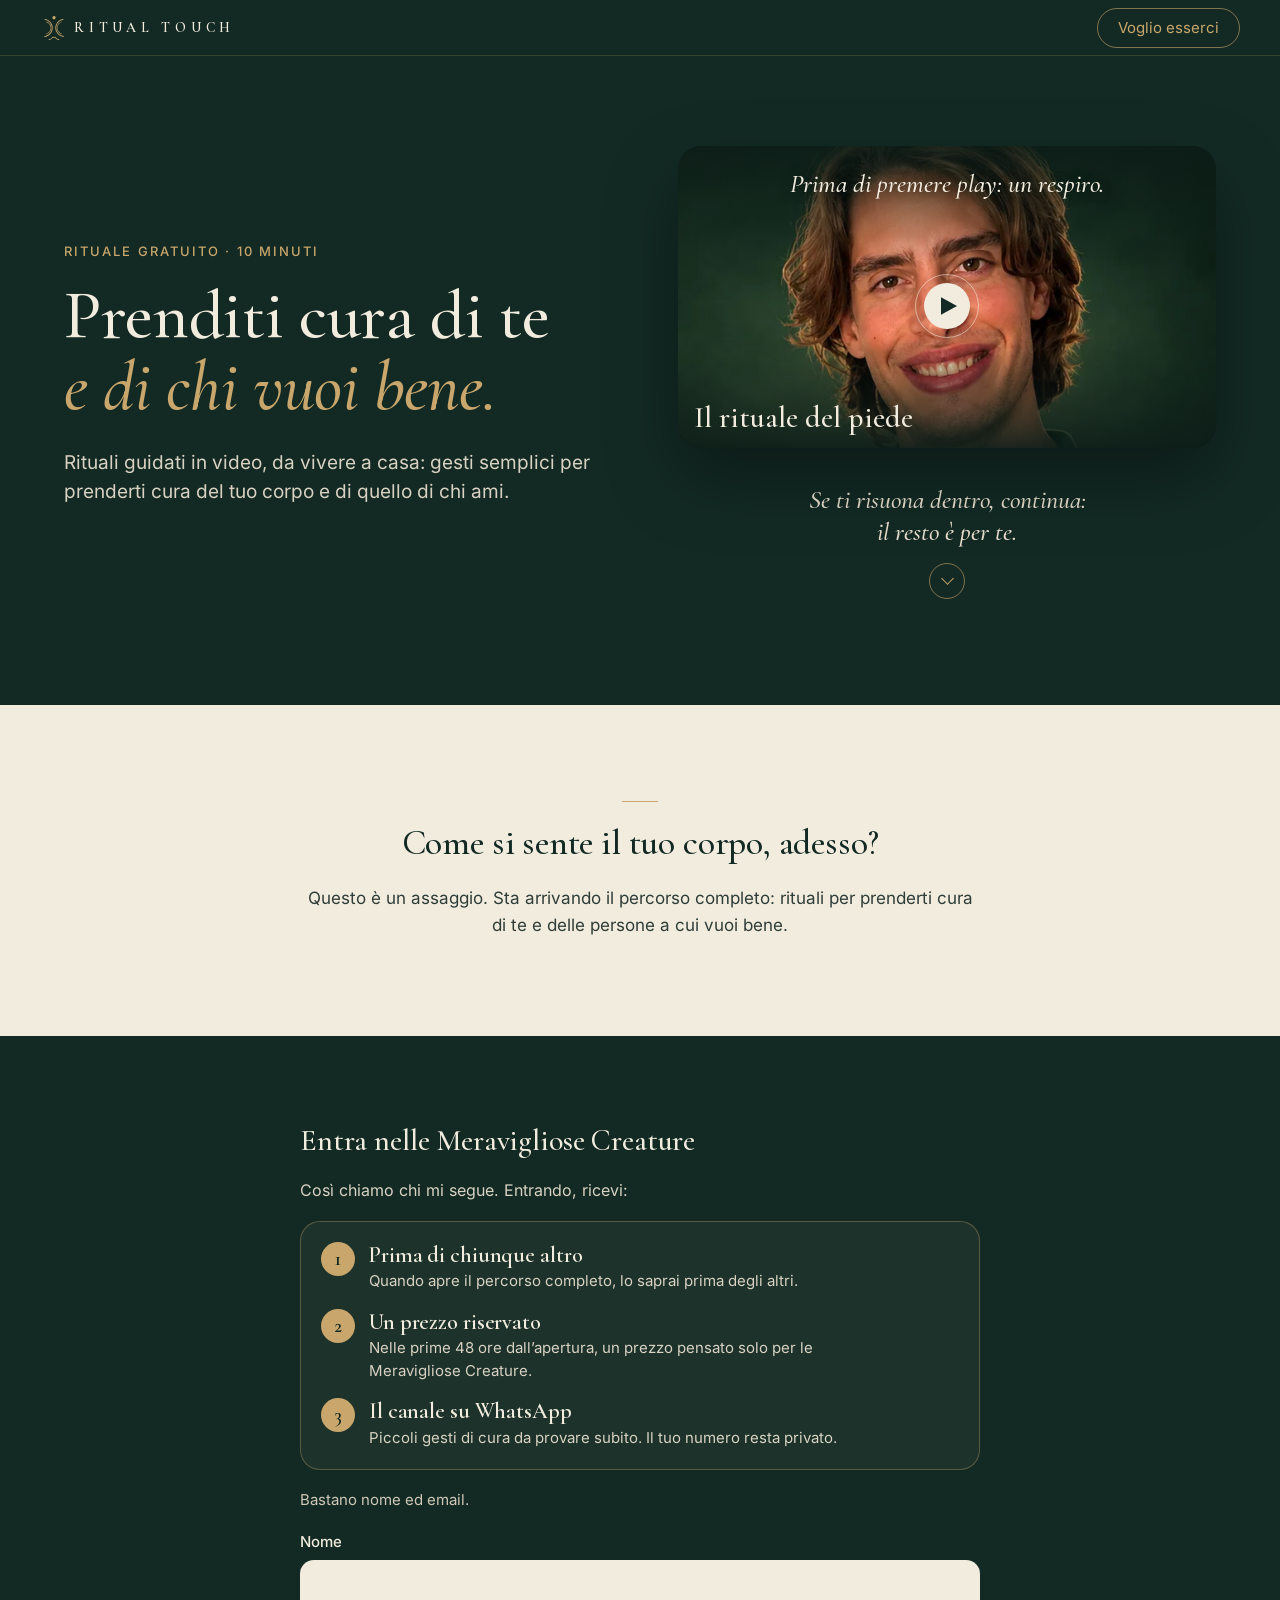
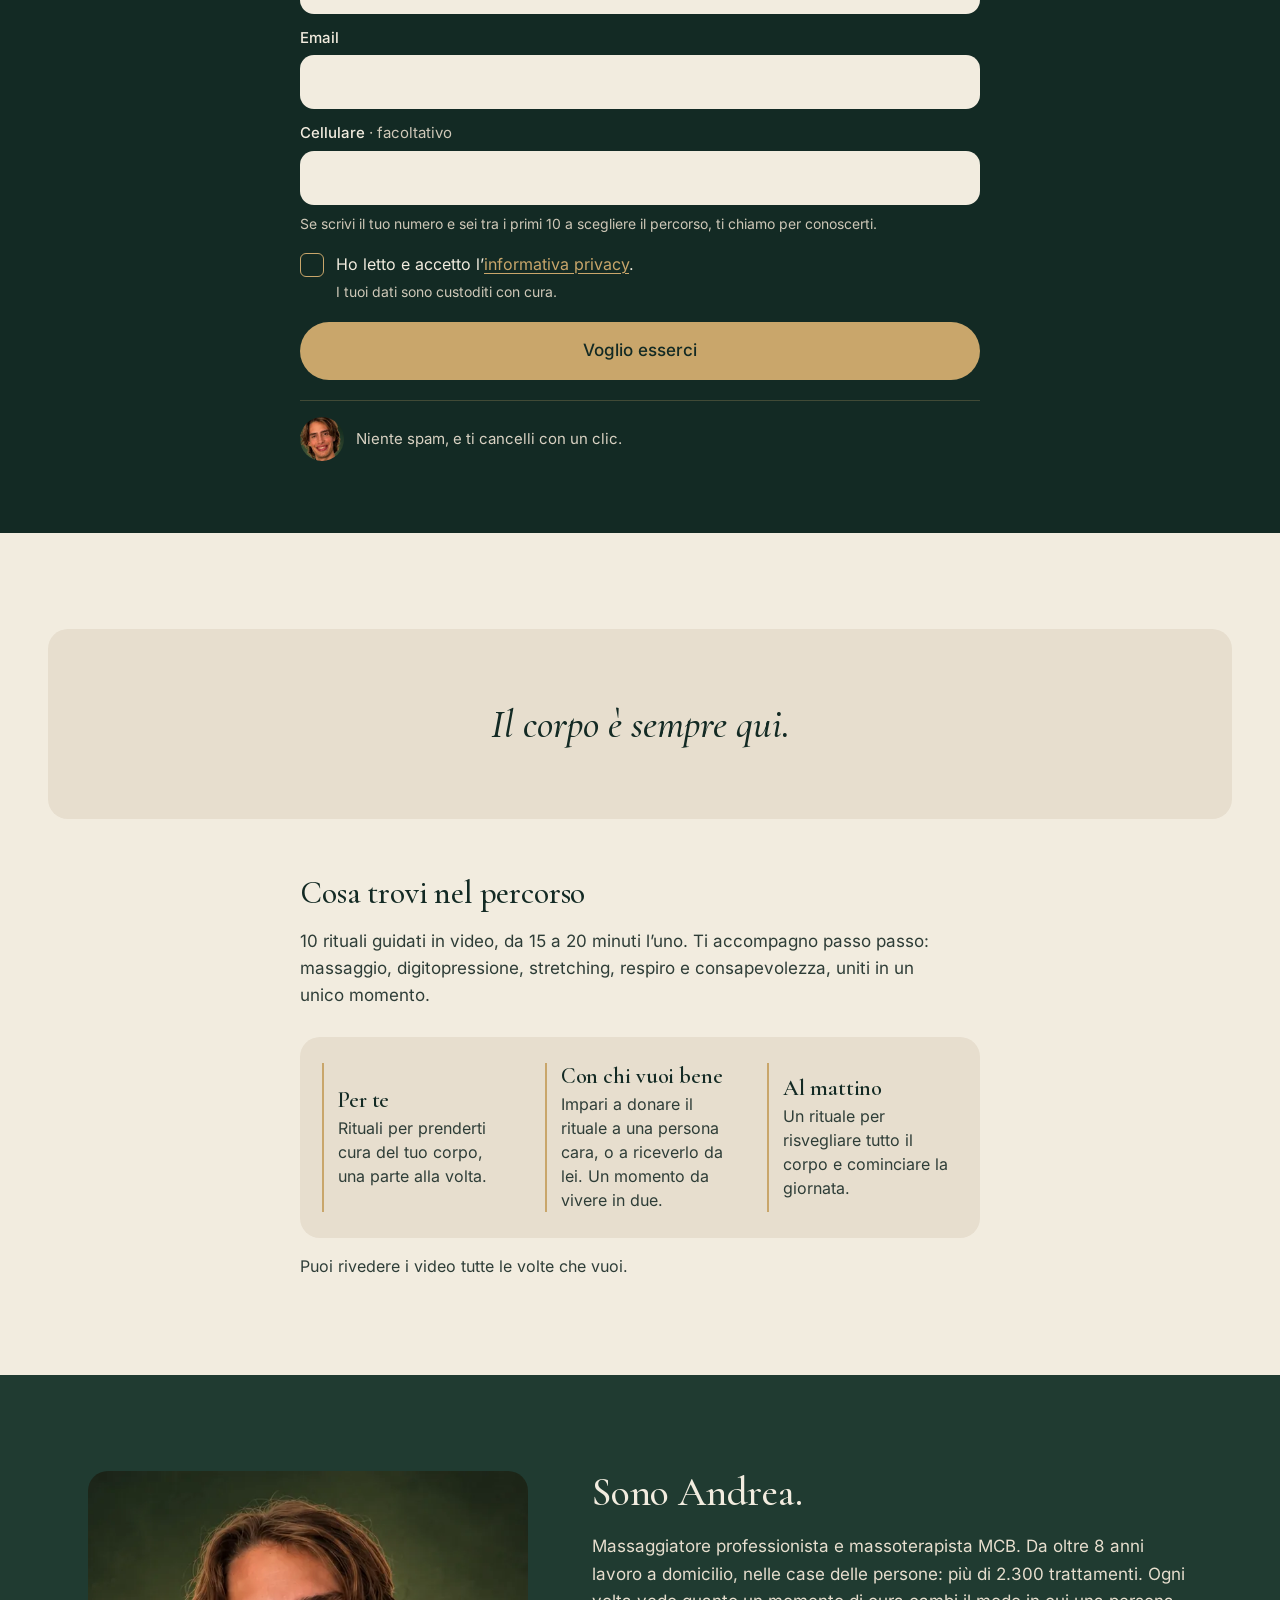
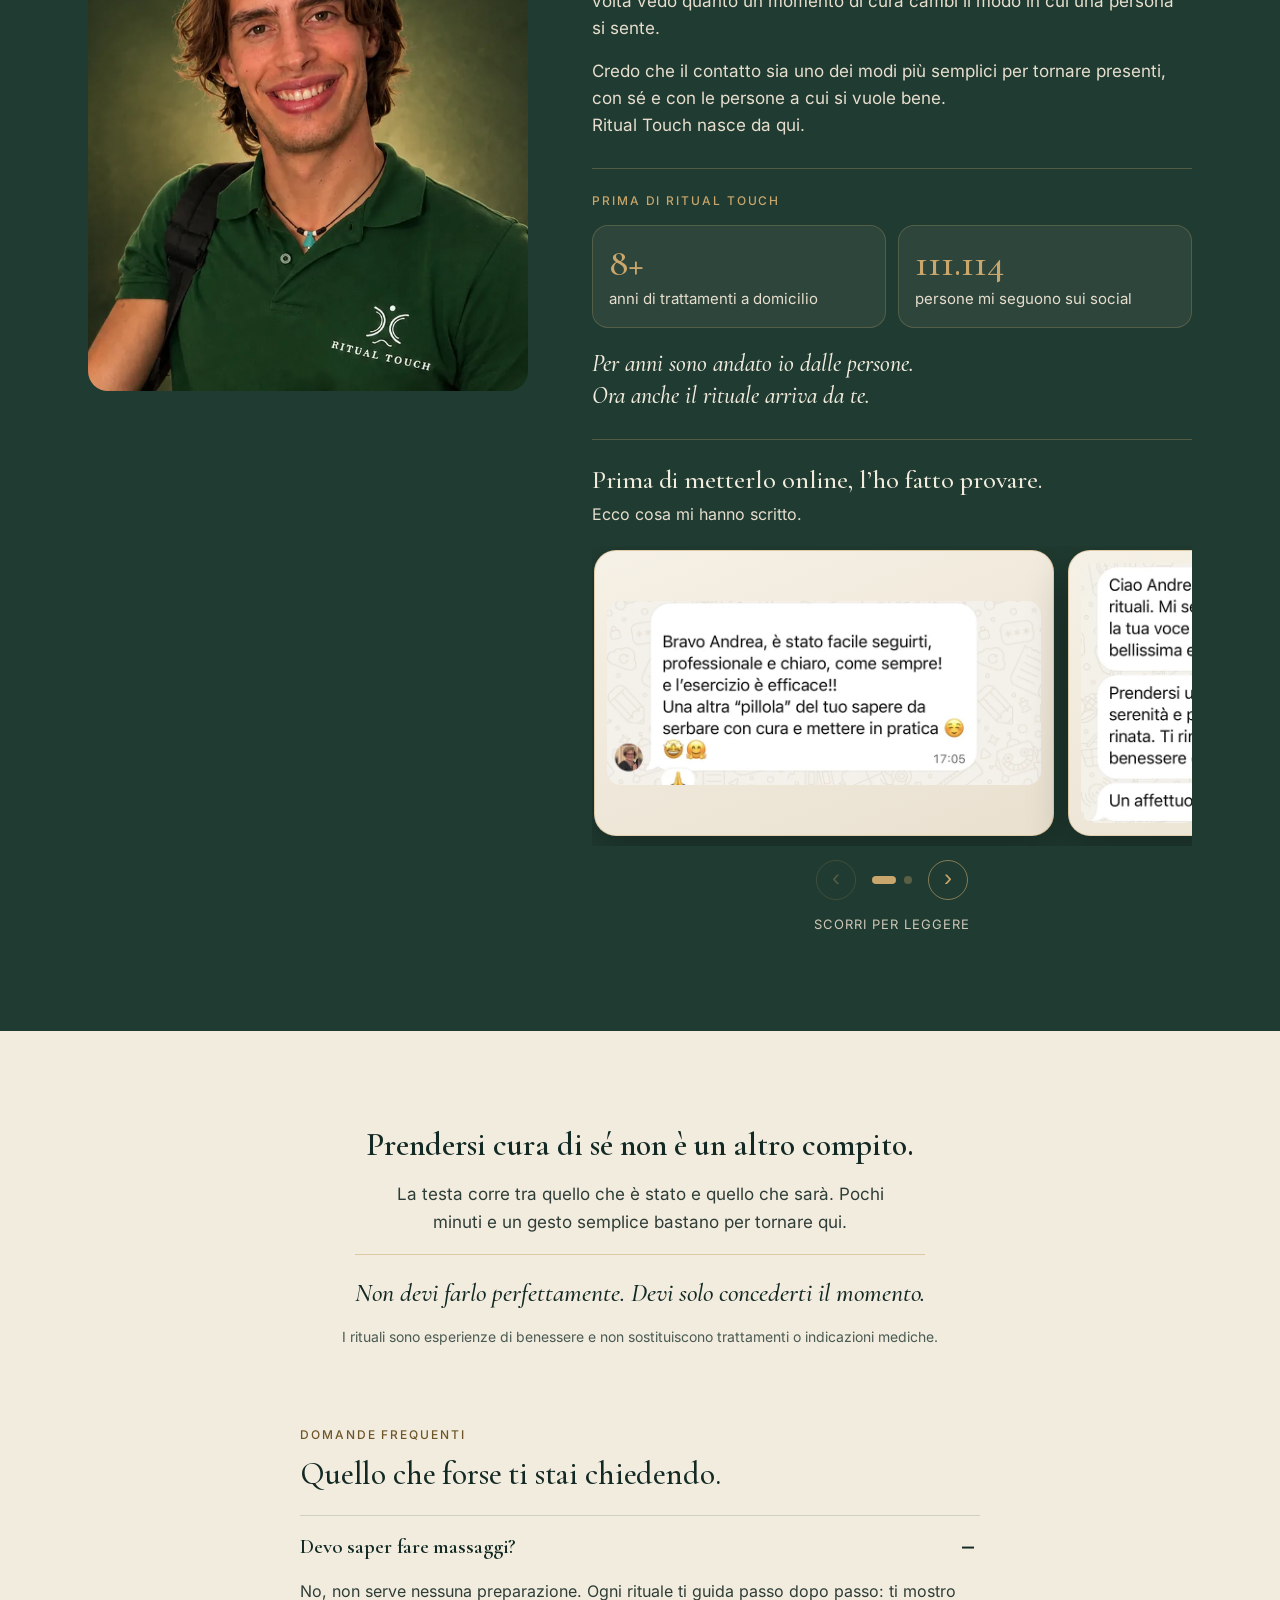
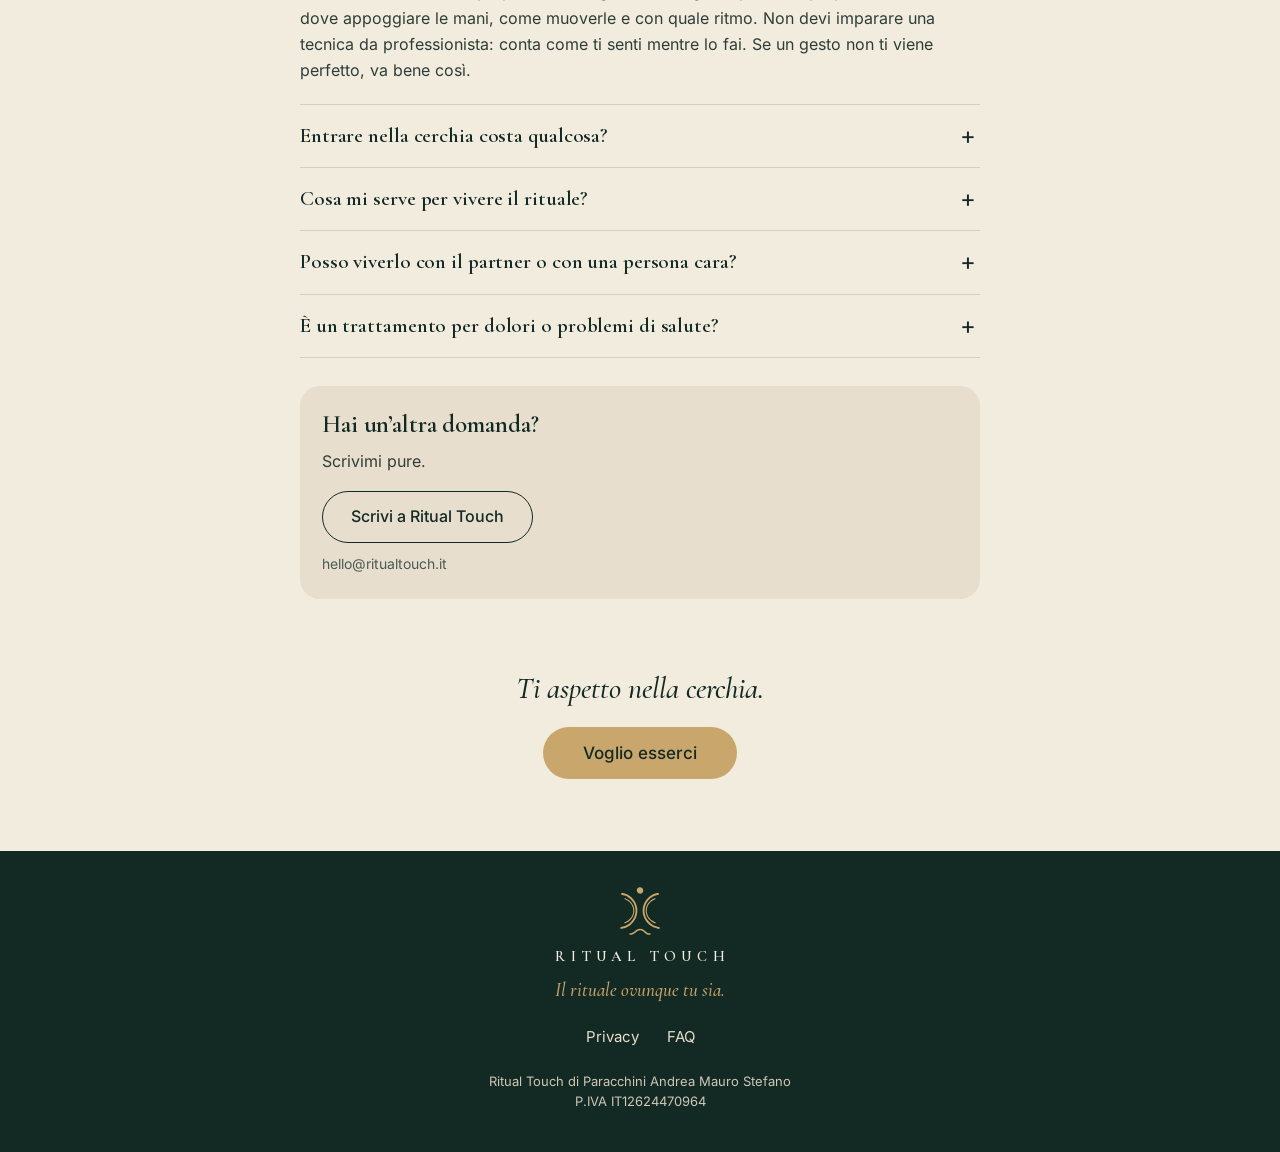
==== commit 811a4d5d: "Apertura più ariosa, cosa ricevi unito al modulo, carosello dei messaggi - Apertura: sottotitolo che" ====
--- a/index.html
+++ b/index.html
@@ -93,6 +93,7 @@
     <div class="arrivo__griglia">
       <p class="etichetta arrivo__etichetta" data-video-etichetta>In arrivo</p>
       <h1 id="titolo-arrivo" class="arrivo__titolo">Prenditi cura di te <em>e di chi vuoi bene.</em></h1>
+      <p class="arrivo__sotto">Rituali guidati in video, da vivere a casa: gesti semplici per prenderti cura del tuo corpo e di quello di chi ami.</p>
       <div class="arrivo__media">
         <div class="video" data-video>
           <!-- Il player di YouTube si prepara subito, sotto la copertina: così basta un tocco su play -->
@@ -128,25 +129,6 @@
       <span class="linea-oro" aria-hidden="true"></span>
       <h2 id="titolo-resta" data-dissolvenza>Come si sente il tuo corpo, adesso?</h2>
       <p class="resta__testo" data-dissolvenza>Questo è un assaggio. Sta arrivando il percorso completo: rituali per prenderti cura di te e delle persone a cui vuoi bene.</p>
-      <div class="cerchia" data-dissolvenza>
-        <p class="etichetta">La cerchia</p>
-        <h3>Le Meravigliose Creature</h3>
-        <p class="cerchia__testo">Così chiamo chi mi segue. Ora è anche chi fa parte di Ritual Touch.</p>
-        <ul class="vantaggi">
-          <li class="vantaggio">
-            <h4>Prima di chiunque altro</h4>
-            <p>Quando apre il percorso completo, lo saprai prima degli altri.</p>
-          </li>
-          <li class="vantaggio">
-            <h4>Un prezzo riservato</h4>
-            <p>Nelle prime 48 ore dall’apertura, un prezzo pensato solo per le Meravigliose Creature.</p>
-          </li>
-          <li class="vantaggio">
-            <h4>Canale su WhatsApp</h4>
-            <p>Piccoli gesti di cura da provare subito. Il tuo numero resta privato.</p>
-          </li>
-        </ul>
-      </div>
     </div>
   </section>
 
@@ -154,7 +136,33 @@
   <section id="iscrizione" class="iscrizione scuro" aria-labelledby="titolo-iscrizione">
     <div class="iscrizione__colonna">
       <h2 id="titolo-iscrizione">Entra nelle Meravigliose Creature</h2>
-      <p class="iscrizione__sotto" data-prima-iscrizione>Bastano nome ed email.</p>
+      <div class="ricevi" data-prima-iscrizione>
+        <p class="iscrizione__sotto">Così chiamo chi mi segue. Entrando, ricevi:</p>
+        <ol class="ricevi__lista">
+          <li class="ricevi__voce">
+            <span class="ricevi__numero" aria-hidden="true">1</span>
+            <div>
+              <h3>Prima di chiunque altro</h3>
+              <p>Quando apre il percorso completo, lo saprai prima degli altri.</p>
+            </div>
+          </li>
+          <li class="ricevi__voce">
+            <span class="ricevi__numero" aria-hidden="true">2</span>
+            <div>
+              <h3>Un prezzo riservato</h3>
+              <p>Nelle prime 48 ore dall’apertura, un prezzo pensato solo per le Meravigliose Creature.</p>
+            </div>
+          </li>
+          <li class="ricevi__voce">
+            <span class="ricevi__numero" aria-hidden="true">3</span>
+            <div>
+              <h3>Il canale su WhatsApp</h3>
+              <p>Piccoli gesti di cura da provare subito. Il tuo numero resta privato.</p>
+            </div>
+          </li>
+        </ol>
+        <p class="ricevi__basta">Bastano nome ed email.</p>
+      </div>
 
       <form class="modulo" method="post" novalidate data-modulo>
         <div class="campo">
@@ -209,7 +217,7 @@
     </div>
     <div class="rituali__colonna">
       <h2 id="titolo-rituali" data-dissolvenza>Cosa trovi nel percorso</h2>
-      <p class="rituali__testo" data-dissolvenza>10 rituali guidati in video, da 15 a 20 minuti l’uno. Ti accompagno passo passo: massaggio, digitopressione, stretching, respiro e consapevolezza, uniti in un unico momento di cura.</p>
+      <p class="rituali__testo" data-dissolvenza>10 rituali guidati in video, da 15 a 20 minuti l’uno. Ti accompagno passo passo: massaggio, digitopressione, stretching, respiro e consapevolezza, uniti in un unico momento.</p>
       <div class="modi">
         <div class="modo" data-dissolvenza>
           <span data-foto-per-te hidden></span>
@@ -267,11 +275,23 @@
         <div class="prova" data-dissolvenza>
           <p class="prova__titolo">Prima di metterlo online, l’ho fatto provare.</p>
           <p class="prova__sotto">Ecco cosa mi hanno scritto.</p>
-          <div class="prova__scorri" tabindex="0" aria-label="Messaggi di chi ha provato il rituale">
-            <img class="prova__messaggio" src="assets/img/prova-1.webp" width="900" height="382" loading="lazy" decoding="async"
-                 alt="Messaggio WhatsApp: «Bravo Andrea, è stato facile seguirti, professionale e chiaro, come sempre! E l’esercizio è efficace!! Un’altra pillola del tuo sapere da serbare con cura e mettere in pratica.»">
-            <img class="prova__messaggio" src="assets/img/prova-2.webp" width="900" height="539" loading="lazy" decoding="async"
-                 alt="Messaggio WhatsApp: «Ciao Andrea, mi è piaciuto molto seguire i rituali. Mi sembrava che tu fossi vicino e la tua voce mi guidava in questa bellissima esperienza. Prendersi una pausa di benessere dona serenità e pienezza di vita. Mi sento rinata. Ti ringrazio per queste perle di benessere che ci doni. Un affettuoso abbraccio!»">
+          <div class="carosello" data-carosello>
+            <div class="carosello__binario" tabindex="0" role="region" aria-label="Messaggi di chi ha provato il rituale" data-carosello-binario>
+              <figure class="carosello__card">
+                <img src="assets/img/prova-1.webp" width="900" height="382" loading="lazy" decoding="async"
+                     alt="Messaggio WhatsApp: «Bravo Andrea, è stato facile seguirti, professionale e chiaro, come sempre! E l’esercizio è efficace!! Un’altra pillola del tuo sapere da serbare con cura e mettere in pratica.»">
+              </figure>
+              <figure class="carosello__card">
+                <img src="assets/img/prova-2.webp" width="900" height="539" loading="lazy" decoding="async"
+                     alt="Messaggio WhatsApp: «Ciao Andrea, mi è piaciuto molto seguire i rituali. Mi sembrava che tu fossi vicino e la tua voce mi guidava in questa bellissima esperienza. Prendersi una pausa di benessere dona serenità e pienezza di vita. Mi sento rinata. Ti ringrazio per queste perle di benessere che ci doni. Un affettuoso abbraccio!»">
+              </figure>
+            </div>
+            <div class="carosello__controlli">
+              <button type="button" class="carosello__freccia" data-carosello-prec aria-label="Messaggio precedente"><span aria-hidden="true">‹</span></button>
+              <div class="carosello__punti" data-carosello-punti></div>
+              <button type="button" class="carosello__freccia" data-carosello-succ aria-label="Messaggio successivo"><span aria-hidden="true">›</span></button>
+            </div>
+            <p class="carosello__suggerimento" aria-hidden="true">Scorri per leggere</p>
           </div>
         </div>
         <!-- Restano nascoste finché in config.js CITAZIONI_APPROVATE è false -->
@@ -290,7 +310,8 @@
   <!-- ========== 6. CHIUSURA, DOMANDE FREQUENTI E CONTATTO ========== -->
   <section id="faq" class="chiusura chiaro" aria-labelledby="titolo-faq">
     <div class="chiusura__blocco">
-      <img class="chiusura__simbolo" src="assets/img/simbolo-verde.svg" alt="" width="30" height="36" loading="lazy">
+      <p class="chiusura__titolo" data-dissolvenza>Prendersi cura di sé non è un altro compito.</p>
+      <p class="chiusura__testo" data-dissolvenza>La testa corre tra quello che è stato e quello che sarà. Pochi minuti e un gesto semplice bastano per tornare qui.</p>
       <p class="chiusura__frase" data-dissolvenza>Non devi farlo perfettamente. Devi solo concederti il momento.</p>
       <p class="chiusura__nota">I rituali sono esperienze di benessere e non sostituiscono trattamenti o indicazioni mediche.</p>
     </div>
--- a/assets/css/style.css
+++ b/assets/css/style.css
@@ -403,6 +403,12 @@
   color: var(--avorio);
   text-wrap: balance;
 }
+.arrivo__sotto {
+  max-width: 30em;
+  font-size: 17px;
+  line-height: 1.55;
+  color: var(--testo-2-scuro);
+}
 .arrivo__titolo em {
   display: block;
   font-style: italic;
@@ -911,6 +917,57 @@
   height: 58px;
 }
 
+/* Cosa ricevi entrando: tre voci numerate, subito sopra il modulo */
+.ricevi {
+  display: grid;
+  gap: 18px;
+}
+.ricevi__lista {
+  display: grid;
+  gap: 16px;
+  margin: 0;
+  padding: 20px;
+  list-style: none;
+  border: 1px solid rgba(201, 166, 107, 0.35);
+  border-radius: 20px;
+  background-color: rgba(242, 236, 223, 0.04);
+}
+.ricevi__voce {
+  display: grid;
+  grid-template-columns: 34px 1fr;
+  gap: 14px;
+  align-items: start;
+}
+.ricevi__numero {
+  display: grid;
+  place-items: center;
+  width: 34px;
+  height: 34px;
+  border-radius: 50%;
+  background-color: var(--oro);
+  color: var(--verde);
+  font-family: var(--font-titoli);
+  font-weight: 600;
+  font-size: 19px;
+}
+.ricevi__voce h3 {
+  font-family: var(--font-titoli);
+  font-weight: 600;
+  font-size: 22px;
+  line-height: 1.2;
+  color: var(--avorio);
+}
+.ricevi__voce p {
+  margin-top: 2px;
+  font-size: 15px;
+  line-height: 1.5;
+  color: var(--testo-2-scuro);
+}
+.ricevi__basta {
+  font-size: 15px;
+  color: var(--testo-3-scuro);
+}
+
 .firma {
   display: flex;
   align-items: center;
@@ -1167,17 +1224,17 @@
   color: var(--beige);
 }
 
-/* Prova: i messaggi di chi ha provato, a scorrimento orizzontale */
+/* Prova: i messaggi di chi ha provato, in un carosello */
 .prova {
   display: grid;
-  gap: 8px;
+  gap: 6px;
   margin-top: 12px;
   padding-top: 24px;
   border-top: 1px solid rgba(201, 166, 107, 0.3);
 }
 .prova__titolo {
   font-family: var(--font-titoli);
-  font-size: 24px;
+  font-size: 26px;
   line-height: 1.25;
   color: var(--avorio);
 }
@@ -1185,26 +1242,108 @@
   font-size: 16px;
   color: var(--beige);
 }
-.prova__scorri {
+.carosello {
+  display: grid;
+  gap: 14px;
+  margin-top: 12px;
+}
+.carosello__binario {
   display: flex;
-  align-items: flex-start;
-  gap: 12px;
-  margin-top: 8px;
+  align-items: stretch;
+  gap: 14px;
   overflow-x: auto;
   scroll-snap-type: x mandatory;
+  scroll-padding-inline: 2px;
   -webkit-overflow-scrolling: touch;
   scrollbar-width: none;
-  padding-bottom: 4px;
-}
-.prova__scorri::-webkit-scrollbar {
+  padding: 4px 2px 10px;
+}
+.carosello__binario::-webkit-scrollbar {
   display: none;
 }
-.prova__messaggio {
-  flex: 0 0 82%;
-  max-width: 420px;
+.carosello__binario:focus-visible {
+  outline: 2px solid var(--oro);
+  outline-offset: 4px;
+  border-radius: 20px;
+}
+.carosello__card {
+  flex: 0 0 84%;
+  max-width: 460px;
+  margin: 0;
+  display: grid;
+  place-items: center;
+  padding: 12px;
+  border: 1px solid rgba(201, 166, 107, 0.45);
+  border-radius: 22px;
+  background: linear-gradient(160deg, #f6f1e6, #e9e0cf);
+  box-shadow: 0 18px 40px rgba(0, 0, 0, 0.28);
+  scroll-snap-align: start;
+}
+.carosello__card img {
+  display: block;
+  width: 100%;
   height: auto;
   border-radius: 14px;
-  scroll-snap-align: start;
+}
+.carosello__controlli {
+  display: flex;
+  align-items: center;
+  justify-content: center;
+  gap: 16px;
+}
+.carosello__freccia {
+  display: grid;
+  place-items: center;
+  width: 40px;
+  height: 40px;
+  padding: 0;
+  border: 1px solid rgba(201, 166, 107, 0.6);
+  border-radius: 50%;
+  background: transparent;
+  color: var(--oro);
+  font-size: 24px;
+  line-height: 1;
+  cursor: pointer;
+}
+.carosello__freccia span {
+  margin-top: -3px;
+}
+.carosello__freccia:disabled {
+  opacity: 0.3;
+  cursor: default;
+}
+@media (hover: hover) {
+  .carosello__freccia:not(:disabled):hover {
+    background-color: rgba(201, 166, 107, 0.14);
+  }
+}
+.carosello__punti {
+  display: flex;
+  gap: 8px;
+}
+.carosello__punto {
+  width: 8px;
+  height: 8px;
+  padding: 0;
+  border: 0;
+  border-radius: 999px;
+  background-color: rgba(201, 166, 107, 0.35);
+  cursor: pointer;
+  transition: width 0.25s ease, background-color 0.25s ease;
+}
+.carosello__punto[aria-current="true"] {
+  width: 24px;
+  background-color: var(--oro);
+}
+.carosello__suggerimento {
+  font-size: 13px;
+  letter-spacing: 0.08em;
+  text-transform: uppercase;
+  text-align: center;
+  color: var(--testo-3-scuro);
+}
+.carosello--visto .carosello__suggerimento {
+  visibility: hidden;
 }
 
 /* ---------- 6. Chiusura, domande frequenti e contatto ---------- */
@@ -1214,22 +1353,33 @@
 .chiusura__blocco {
   display: grid;
   justify-items: center;
-  gap: 26px;
+  gap: 18px;
   max-width: calc(var(--colonna) + 56px);
   margin: 0 auto;
   padding: 0 28px;
   text-align: center;
 }
-.chiusura__simbolo {
-  width: 30px;
-  height: 36px;
+.chiusura__titolo {
+  font-family: var(--font-titoli);
+  font-weight: 600;
+  font-size: 32px;
+  line-height: 1.15;
+  color: var(--verde);
+}
+.chiusura__testo {
+  max-width: 30em;
+  font-size: 17px;
+  line-height: 1.6;
+  color: var(--testo-2-chiaro);
 }
 .chiusura__frase {
+  padding-top: 22px;
+  border-top: 1px solid rgba(201, 166, 107, 0.5);
   font-family: var(--font-titoli);
   font-style: italic;
   font-weight: 500;
-  font-size: 36px;
-  line-height: 1.12;
+  font-size: 26px;
+  line-height: 1.2;
   color: var(--verde);
 }
 .chiusura__nota {
@@ -1708,7 +1858,7 @@
 /* =========================================================
    COMPUTER (da 900 px in su)
    ========================================================= */
-@media (min-width: 900px) {
+@media (min-width: 760px) {
   /* Barra: simbolo e scritta a sinistra, «Voglio esserci» a destra */
   .barra--principale {
     grid-template-columns: auto 1fr auto;
@@ -1742,7 +1892,7 @@
   .arrivo {
     display: block;
     min-height: 0;
-    padding: 96px 48px 112px;
+    padding: clamp(48px, 7vw, 96px) clamp(32px, 5vw, 64px) clamp(56px, 8vw, 112px);
   }
 
   .arrivo__griglia {
@@ -1753,13 +1903,13 @@
       ". media"
       "etichetta media"
       "titolo media"
-      "frase media"
+      "sotto media"
       ". media";
-    column-gap: 80px;
+    column-gap: clamp(40px, 6vw, 96px);
     row-gap: 0;
     justify-items: start;
     align-items: center;
-    max-width: 1200px;
+    max-width: 1240px;
     margin: 0 auto;
     text-align: left;
   }
@@ -1773,8 +1923,13 @@
   .arrivo__griglia > .arrivo__titolo {
     grid-area: titolo;
     margin-top: 0;
-    font-size: 68px;
+    font-size: clamp(44px, 5.4vw, 72px);
     line-height: 1.04;
+  }
+  .arrivo__sotto {
+    grid-area: sotto;
+    margin-top: 24px;
+    font-size: 19px;
   }
   .arrivo__media {
     grid-area: media;
@@ -1991,7 +2146,7 @@
 .bv-firma p { font-family: var(--font-titoli); font-style: italic; font-size: 20px; line-height: 1.25; color: var(--oro); }
 .bv-firma span { font-style: normal; font-weight: 600; color: var(--avorio); }
 
-@media (min-width: 900px) {
+@media (min-width: 760px) {
   .bv-arrivo { min-height: 72vh; }
   .bv-arrivo__titolo { font-size: 60px; }
   .bv-rituale { padding: 96px 0 88px; }
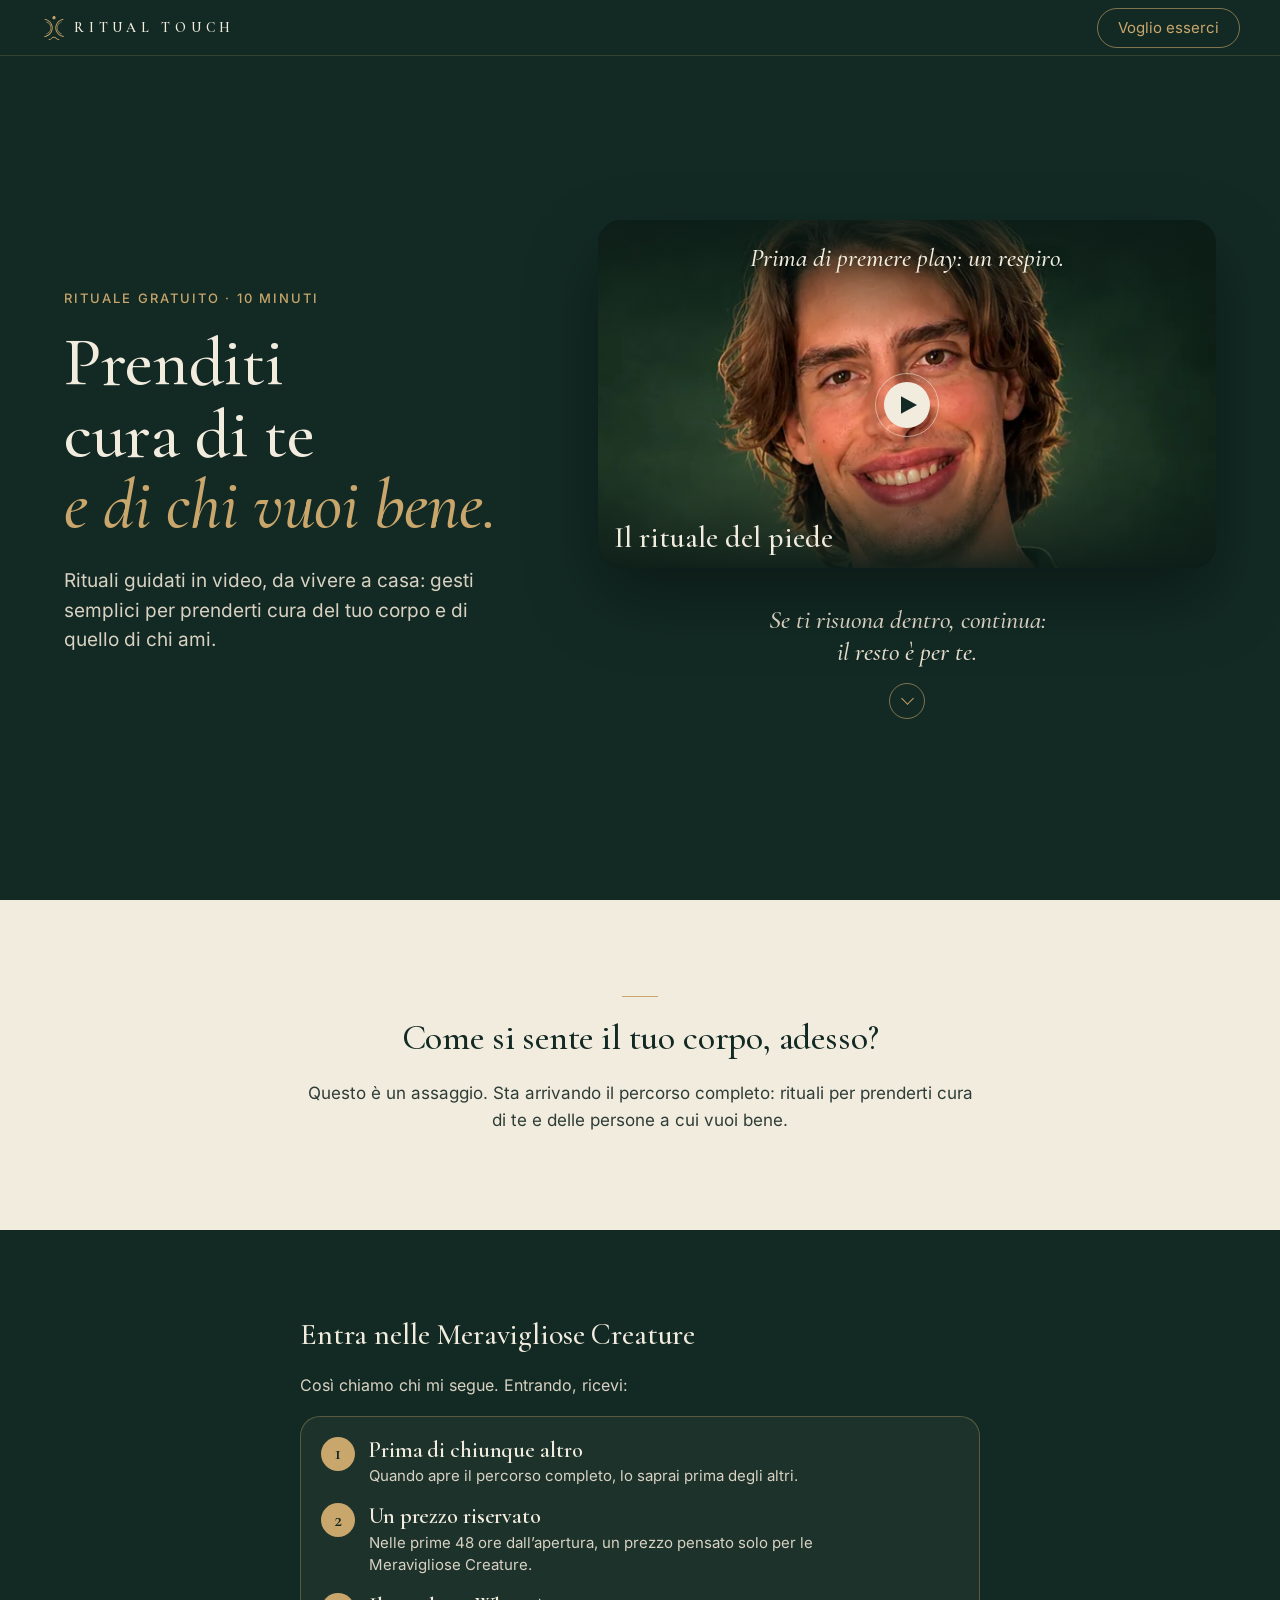
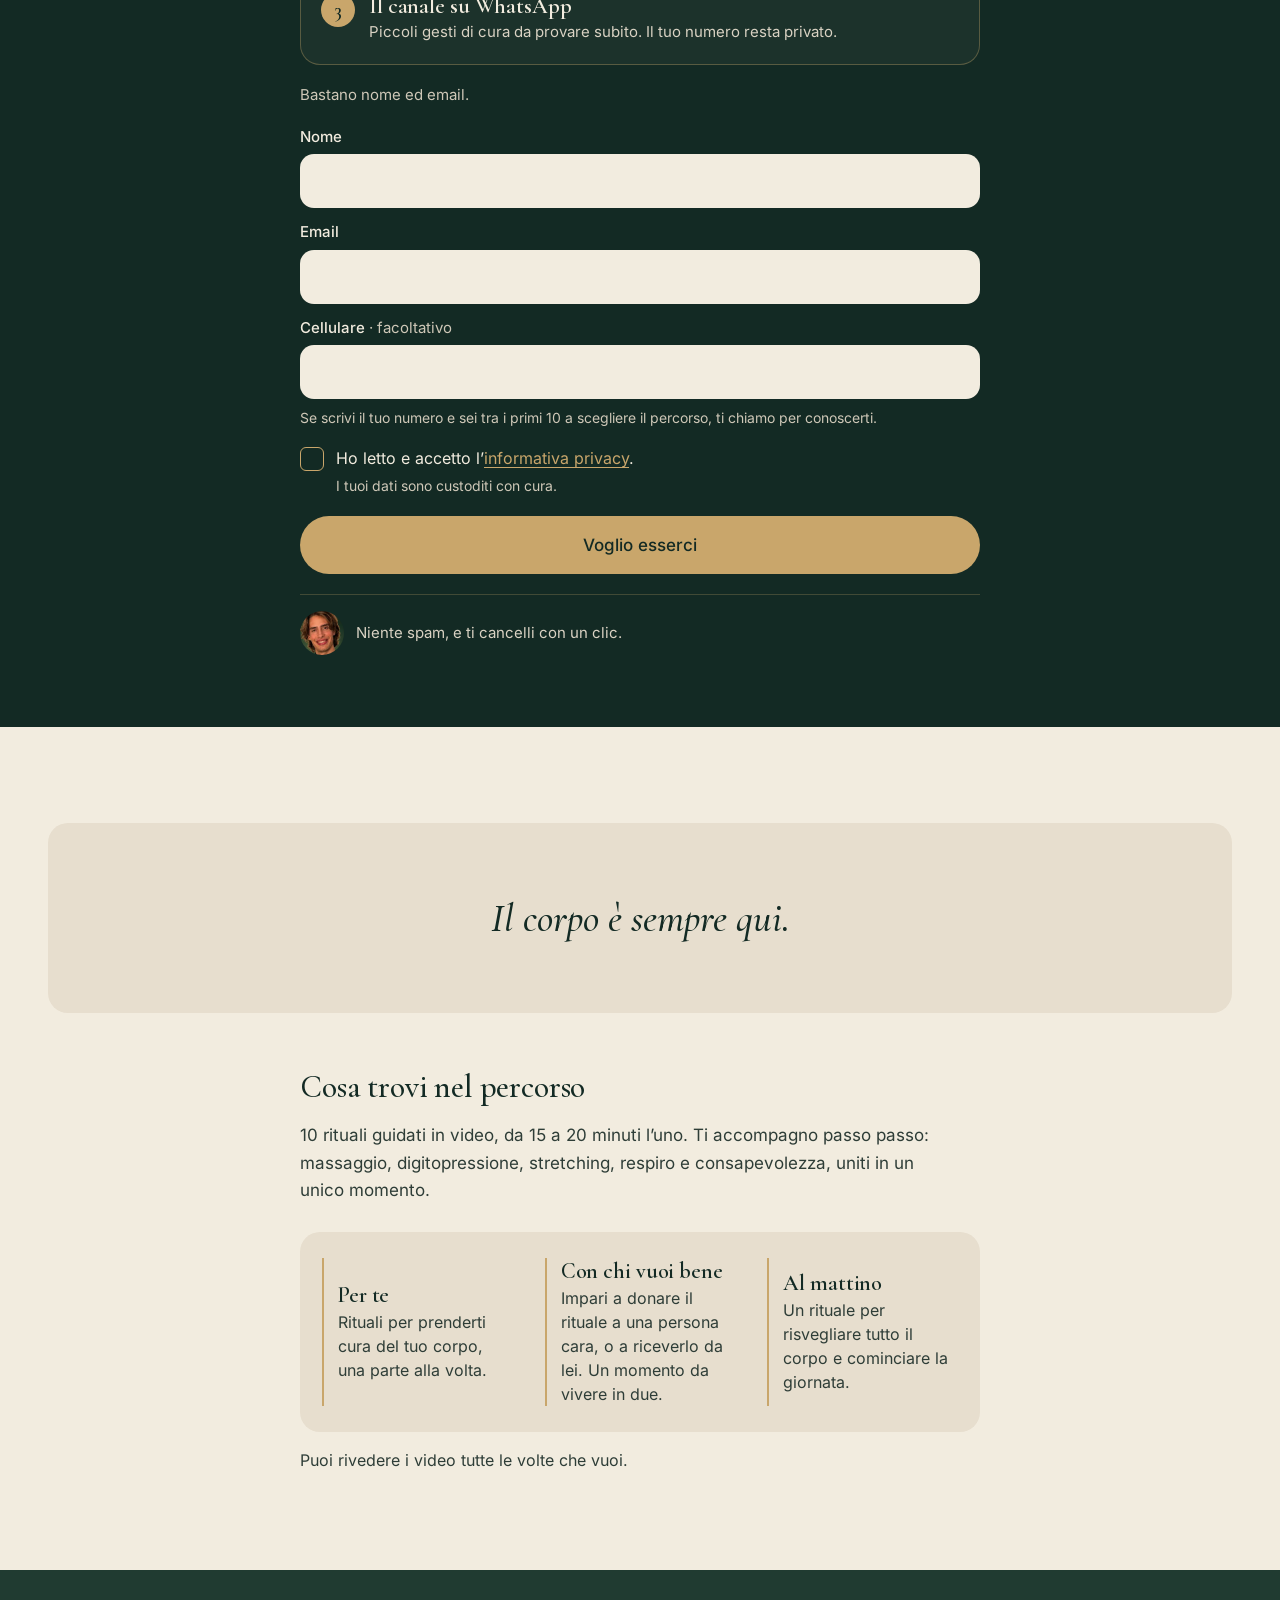
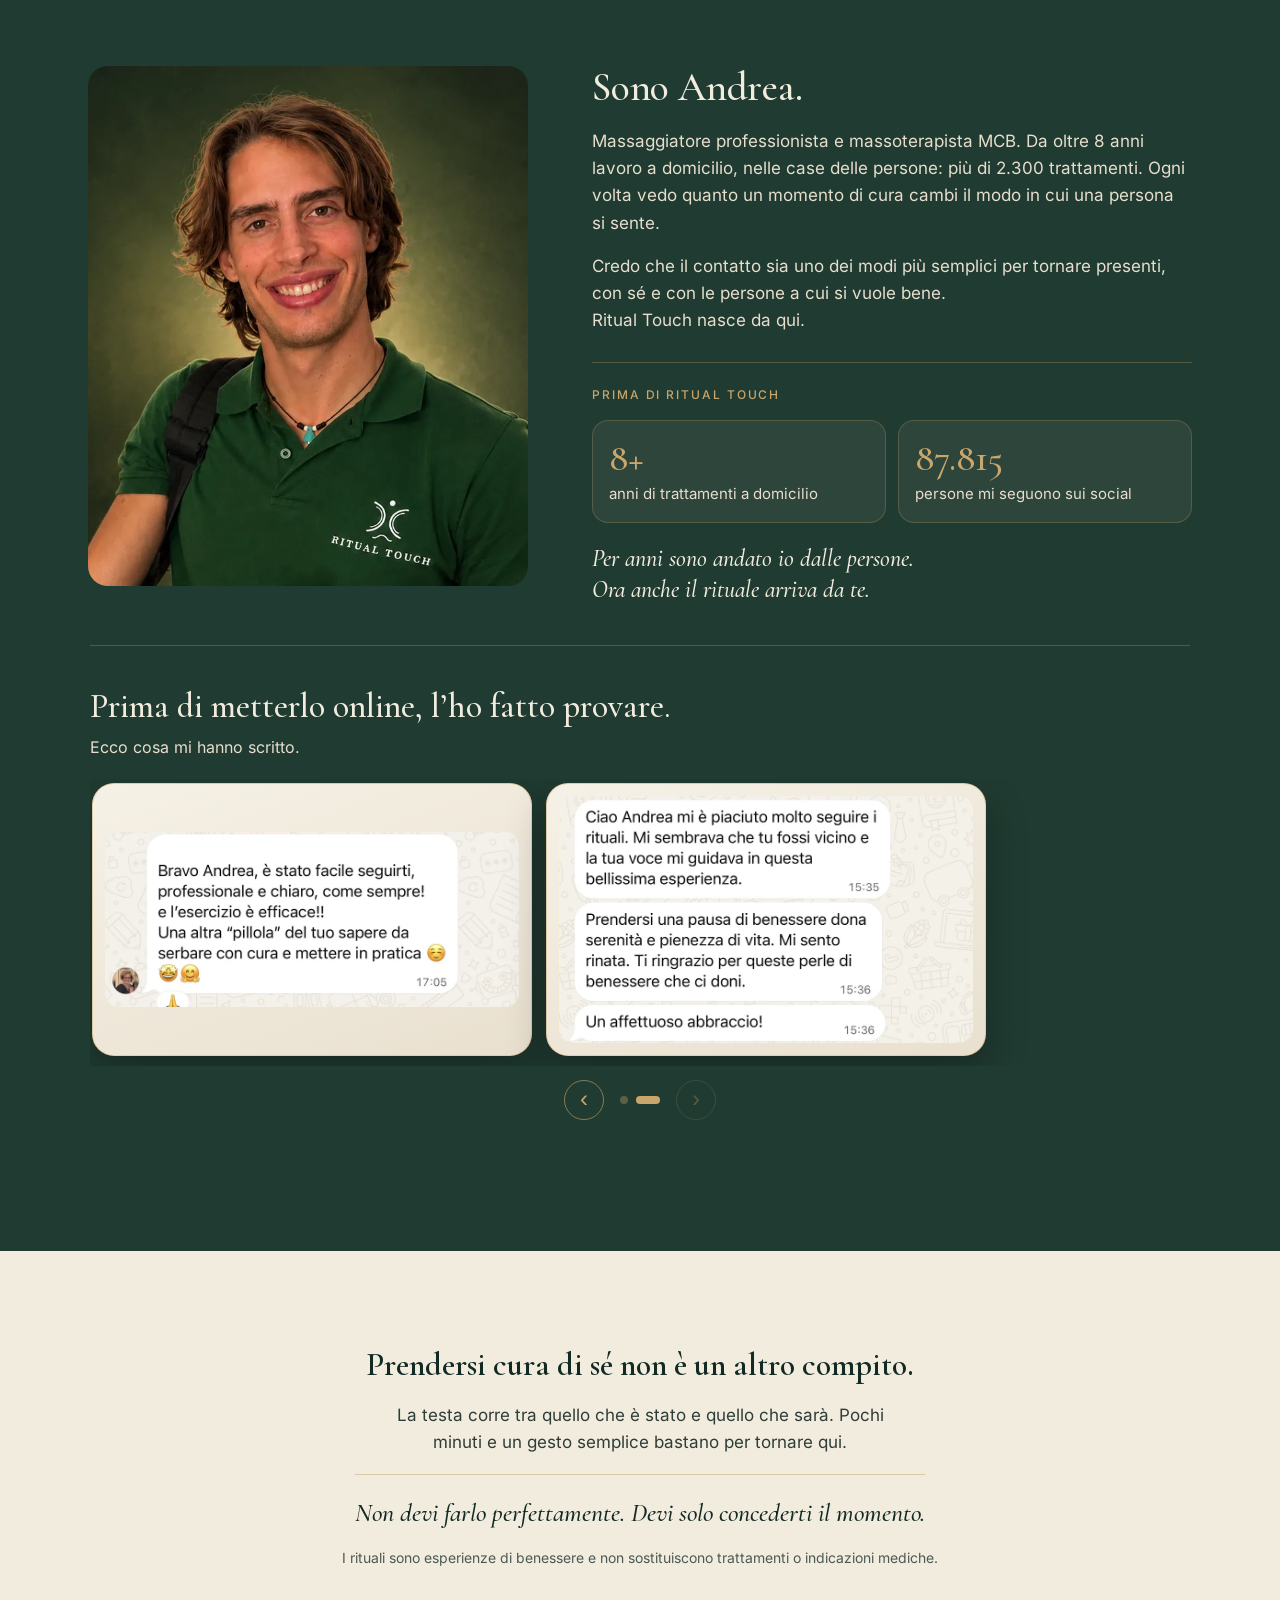
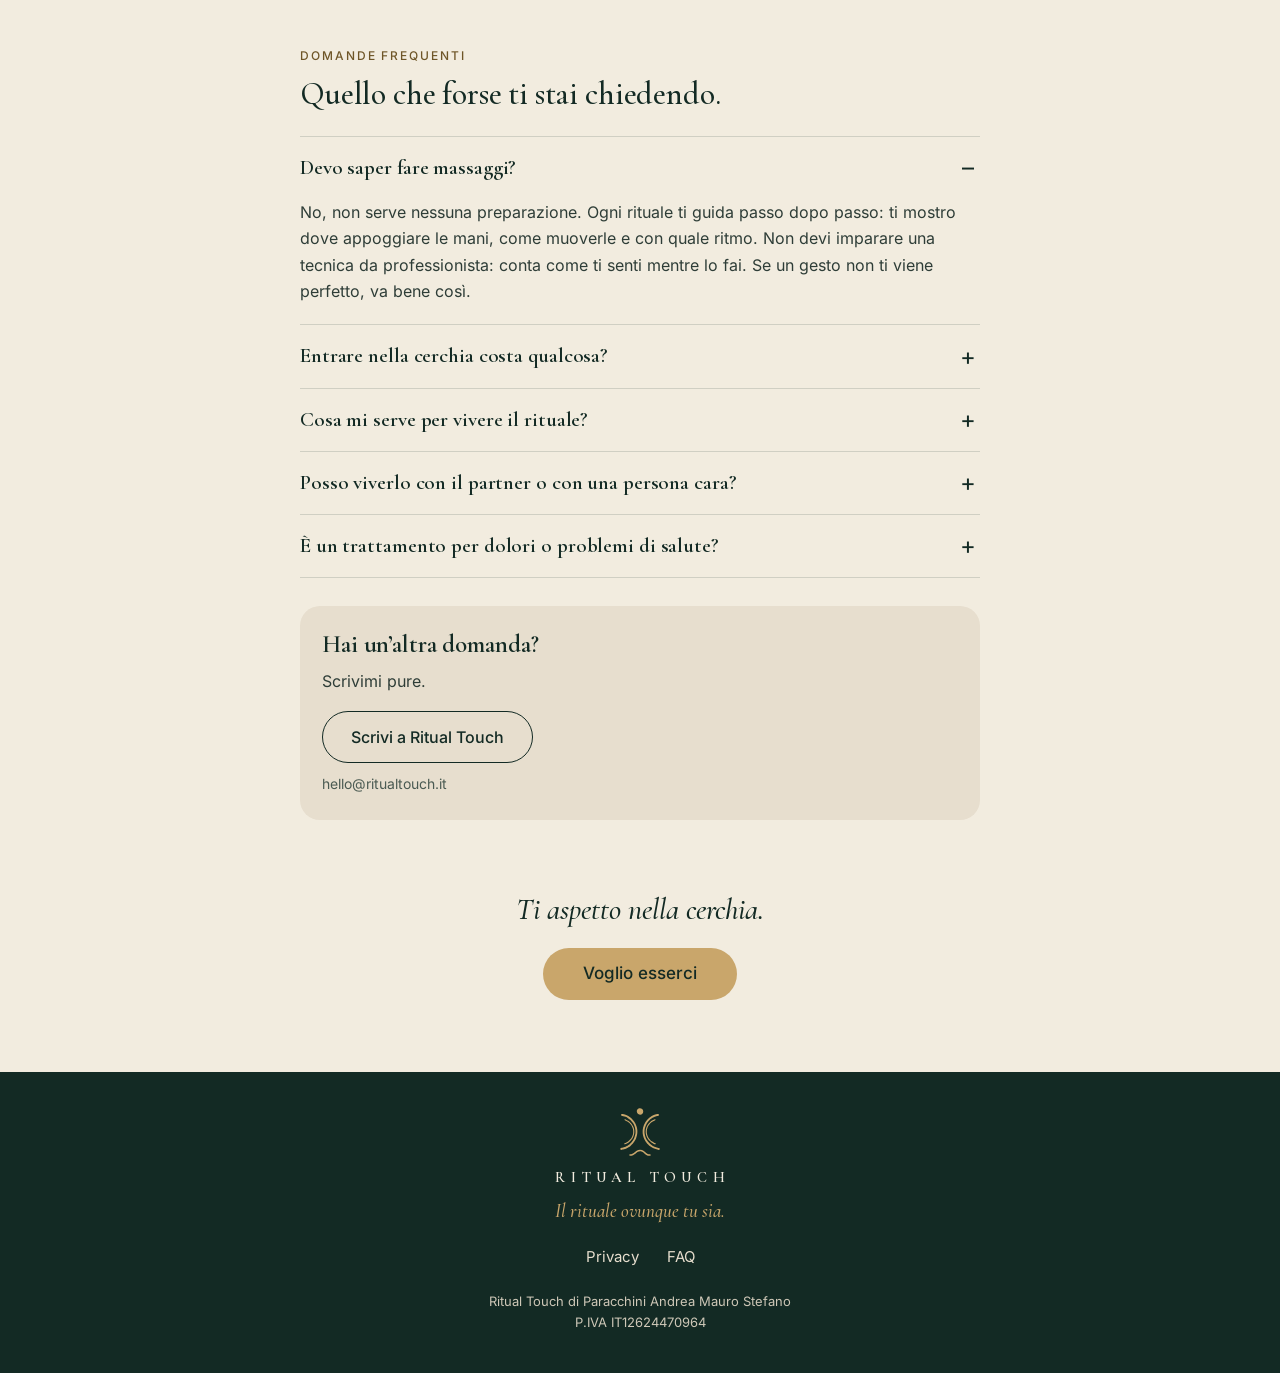
==== commit d061de02: "Carosello dei messaggi a tutta larghezza sotto la presentazione Co-Authored-By: Claude Opus 5.5 <nor" ====
--- a/index.html
+++ b/index.html
@@ -272,28 +272,6 @@
           </div>
           <p class="prima-di__frase">Per anni sono andato io dalle persone.<br>Ora anche il rituale arriva da te.</p>
         </div>
-        <div class="prova" data-dissolvenza>
-          <p class="prova__titolo">Prima di metterlo online, l’ho fatto provare.</p>
-          <p class="prova__sotto">Ecco cosa mi hanno scritto.</p>
-          <div class="carosello" data-carosello>
-            <div class="carosello__binario" tabindex="0" role="region" aria-label="Messaggi di chi ha provato il rituale" data-carosello-binario>
-              <figure class="carosello__card">
-                <img src="assets/img/prova-1.webp" width="900" height="382" loading="lazy" decoding="async"
-                     alt="Messaggio WhatsApp: «Bravo Andrea, è stato facile seguirti, professionale e chiaro, come sempre! E l’esercizio è efficace!! Un’altra pillola del tuo sapere da serbare con cura e mettere in pratica.»">
-              </figure>
-              <figure class="carosello__card">
-                <img src="assets/img/prova-2.webp" width="900" height="539" loading="lazy" decoding="async"
-                     alt="Messaggio WhatsApp: «Ciao Andrea, mi è piaciuto molto seguire i rituali. Mi sembrava che tu fossi vicino e la tua voce mi guidava in questa bellissima esperienza. Prendersi una pausa di benessere dona serenità e pienezza di vita. Mi sento rinata. Ti ringrazio per queste perle di benessere che ci doni. Un affettuoso abbraccio!»">
-              </figure>
-            </div>
-            <div class="carosello__controlli">
-              <button type="button" class="carosello__freccia" data-carosello-prec aria-label="Messaggio precedente"><span aria-hidden="true">‹</span></button>
-              <div class="carosello__punti" data-carosello-punti></div>
-              <button type="button" class="carosello__freccia" data-carosello-succ aria-label="Messaggio successivo"><span aria-hidden="true">›</span></button>
-            </div>
-            <p class="carosello__suggerimento" aria-hidden="true">Scorri per leggere</p>
-          </div>
-        </div>
         <!-- Restano nascoste finché in config.js CITAZIONI_APPROVATE è false -->
         <div class="messaggi" data-citazioni hidden>
           <p class="etichetta">Dai vostri messaggi</p>
@@ -303,6 +281,28 @@
             <blockquote><p>«Perché metti pace in me.»</p></blockquote>
           </div>
         </div>
+      </div>
+    </div>
+    <div class="prova prova--larga" data-dissolvenza>
+      <p class="prova__titolo">Prima di metterlo online, l’ho fatto provare.</p>
+      <p class="prova__sotto">Ecco cosa mi hanno scritto.</p>
+      <div class="carosello" data-carosello>
+        <div class="carosello__binario" tabindex="0" role="region" aria-label="Messaggi di chi ha provato il rituale" data-carosello-binario>
+          <figure class="carosello__card">
+            <img src="assets/img/prova-1.webp" width="900" height="382" loading="lazy" decoding="async"
+                 alt="Messaggio WhatsApp: «Bravo Andrea, è stato facile seguirti, professionale e chiaro, come sempre! E l’esercizio è efficace!! Un’altra pillola del tuo sapere da serbare con cura e mettere in pratica.»">
+          </figure>
+          <figure class="carosello__card">
+            <img src="assets/img/prova-2.webp" width="900" height="539" loading="lazy" decoding="async"
+                 alt="Messaggio WhatsApp: «Ciao Andrea, mi è piaciuto molto seguire i rituali. Mi sembrava che tu fossi vicino e la tua voce mi guidava in questa bellissima esperienza. Prendersi una pausa di benessere dona serenità e pienezza di vita. Mi sento rinata. Ti ringrazio per queste perle di benessere che ci doni. Un affettuoso abbraccio!»">
+          </figure>
+        </div>
+        <div class="carosello__controlli">
+          <button type="button" class="carosello__freccia" data-carosello-prec aria-label="Messaggio precedente"><span aria-hidden="true">‹</span></button>
+          <div class="carosello__punti" data-carosello-punti></div>
+          <button type="button" class="carosello__freccia" data-carosello-succ aria-label="Messaggio successivo"><span aria-hidden="true">›</span></button>
+        </div>
+        <p class="carosello__suggerimento" aria-hidden="true">Scorri per leggere</p>
       </div>
     </div>
   </section>
--- a/assets/css/style.css
+++ b/assets/css/style.css
@@ -1242,6 +1242,11 @@
   font-size: 16px;
   color: var(--beige);
 }
+.prova--larga {
+  max-width: 1100px;
+  margin: 40px auto 0;
+  padding: 32px 20px 0;
+}
 .carosello {
   display: grid;
   gap: 14px;
@@ -1859,6 +1864,16 @@
    COMPUTER (da 900 px in su)
    ========================================================= */
 @media (min-width: 760px) {
+  .prova--larga {
+    padding: 40px 0 0;
+  }
+  .prova--larga .prova__titolo {
+    font-size: 34px;
+  }
+  .carosello__card {
+    flex-basis: min(440px, 46%);
+  }
+
   /* Barra: simbolo e scritta a sinistra, «Voglio esserci» a destra */
   .barra--principale {
     grid-template-columns: auto 1fr auto;
@@ -1890,14 +1905,16 @@
     padding: 72px 48px 88px;
   }
   .arrivo {
-    display: block;
-    min-height: 0;
+    display: flex;
+    flex-direction: column;
+    justify-content: center;
+    min-height: calc(100svh - var(--barra));
     padding: clamp(48px, 7vw, 96px) clamp(32px, 5vw, 64px) clamp(56px, 8vw, 112px);
   }
 
   .arrivo__griglia {
     display: grid;
-    grid-template-columns: 1fr 1fr;
+    grid-template-columns: minmax(0, 1fr) minmax(0, 1.35fr);
     grid-template-rows: 1fr auto auto auto 1fr;
     grid-template-areas:
       ". media"
@@ -1934,7 +1951,7 @@
   .arrivo__media {
     grid-area: media;
     justify-self: center;
-    width: min(560px, 100%);
+    width: min(720px, 100%);
     margin-bottom: 0;
   }
   .arrivo__frase {
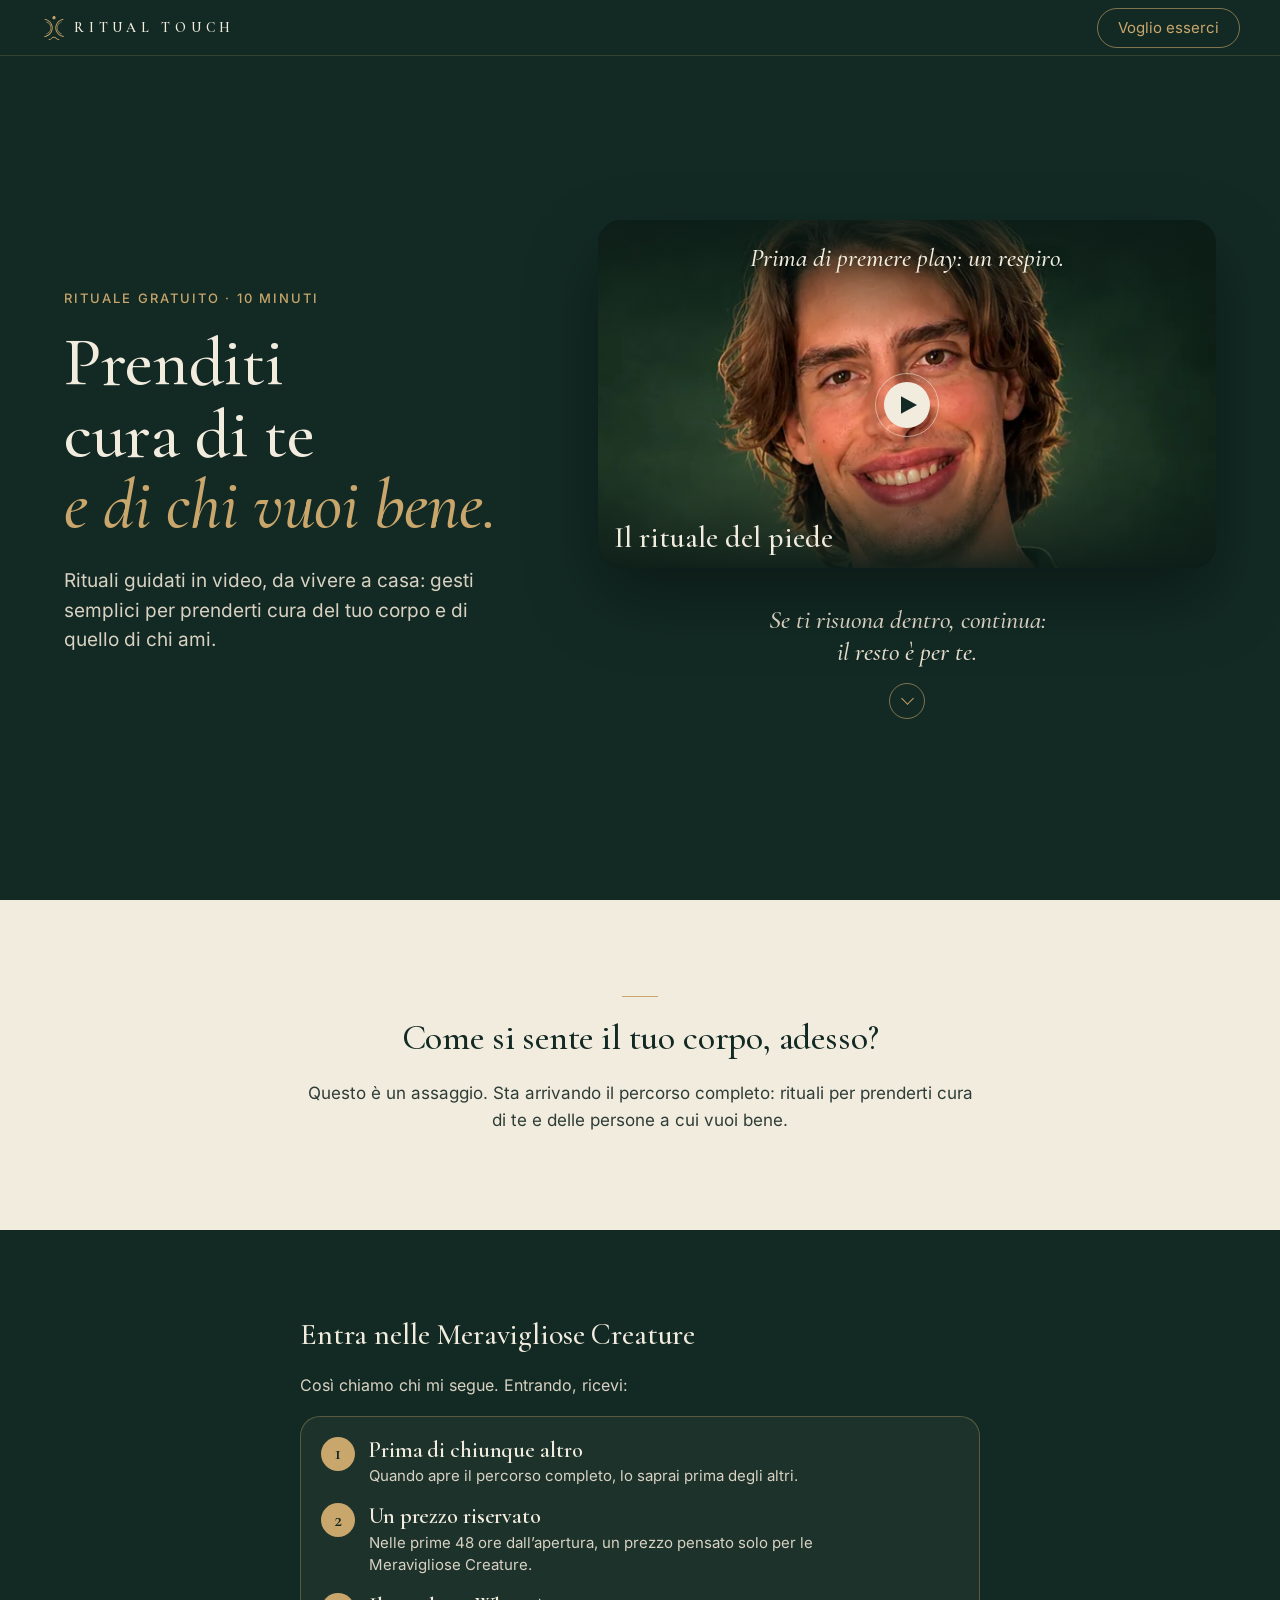
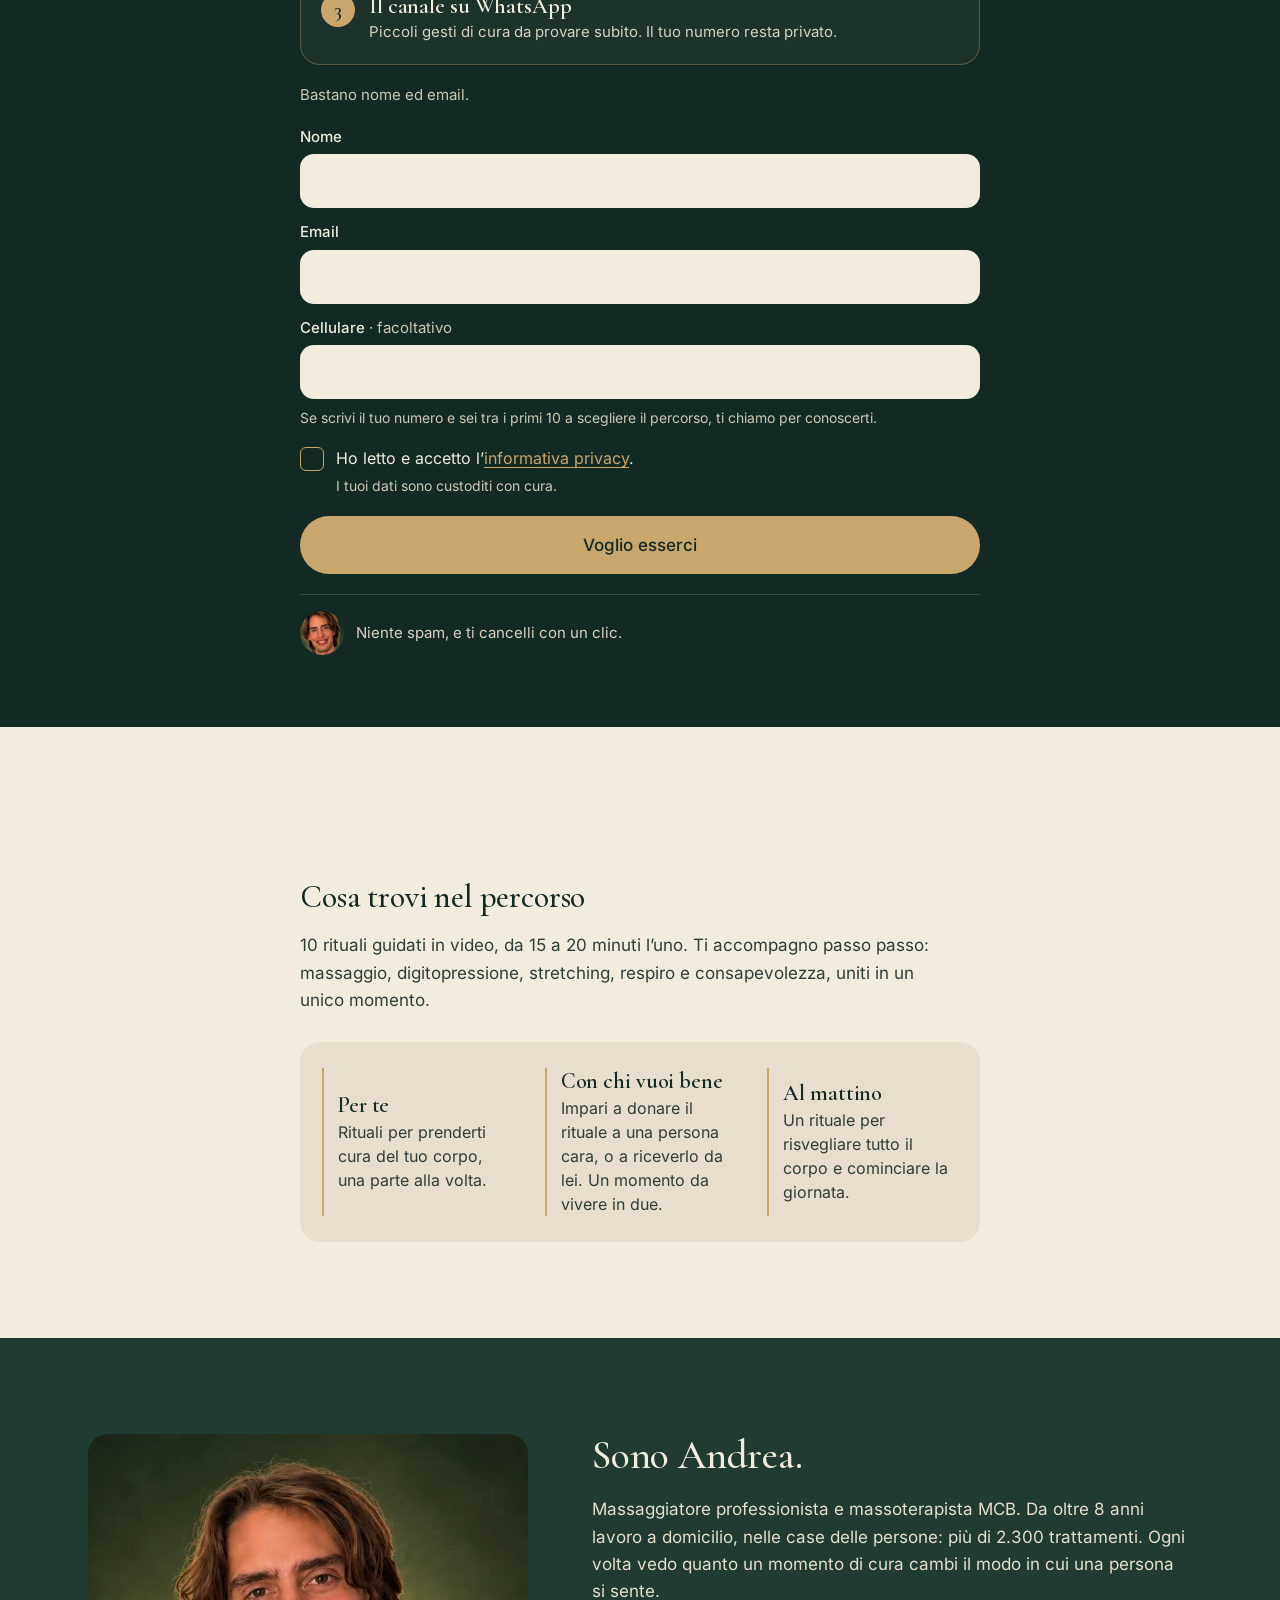
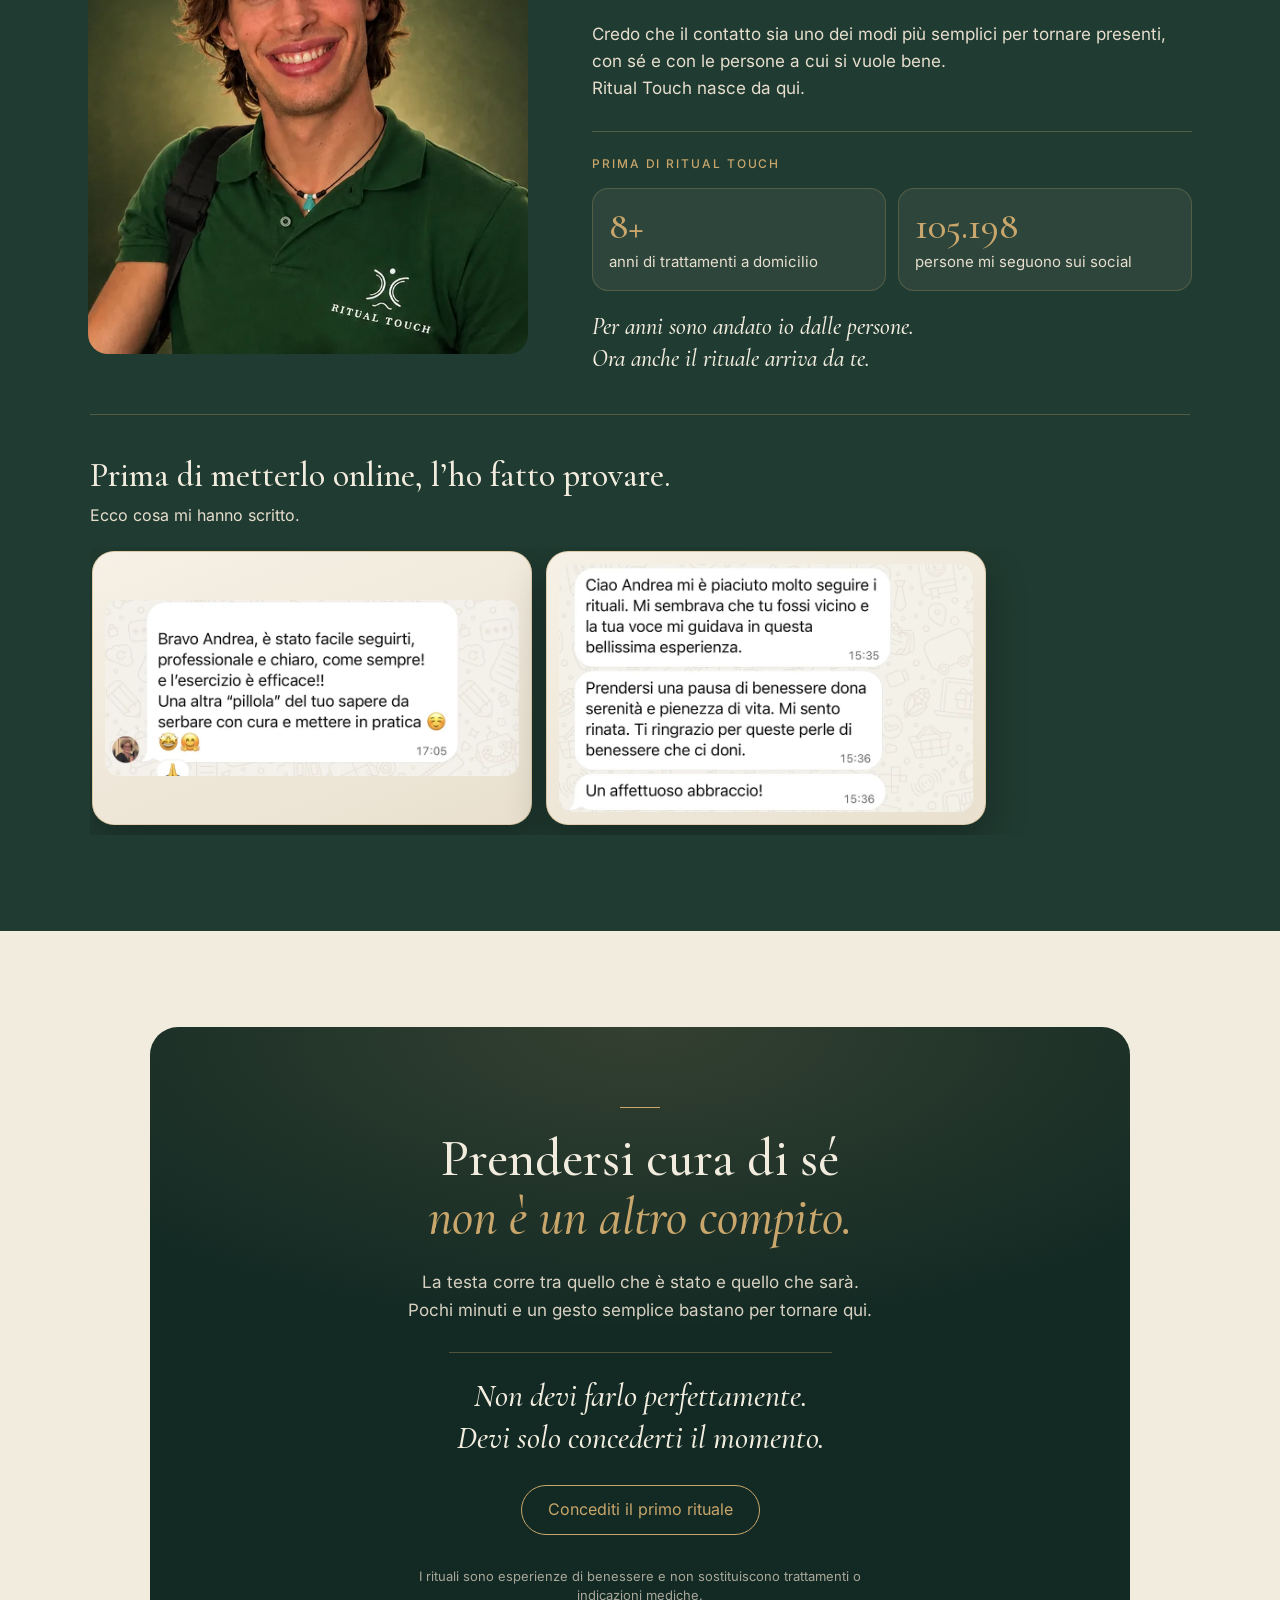
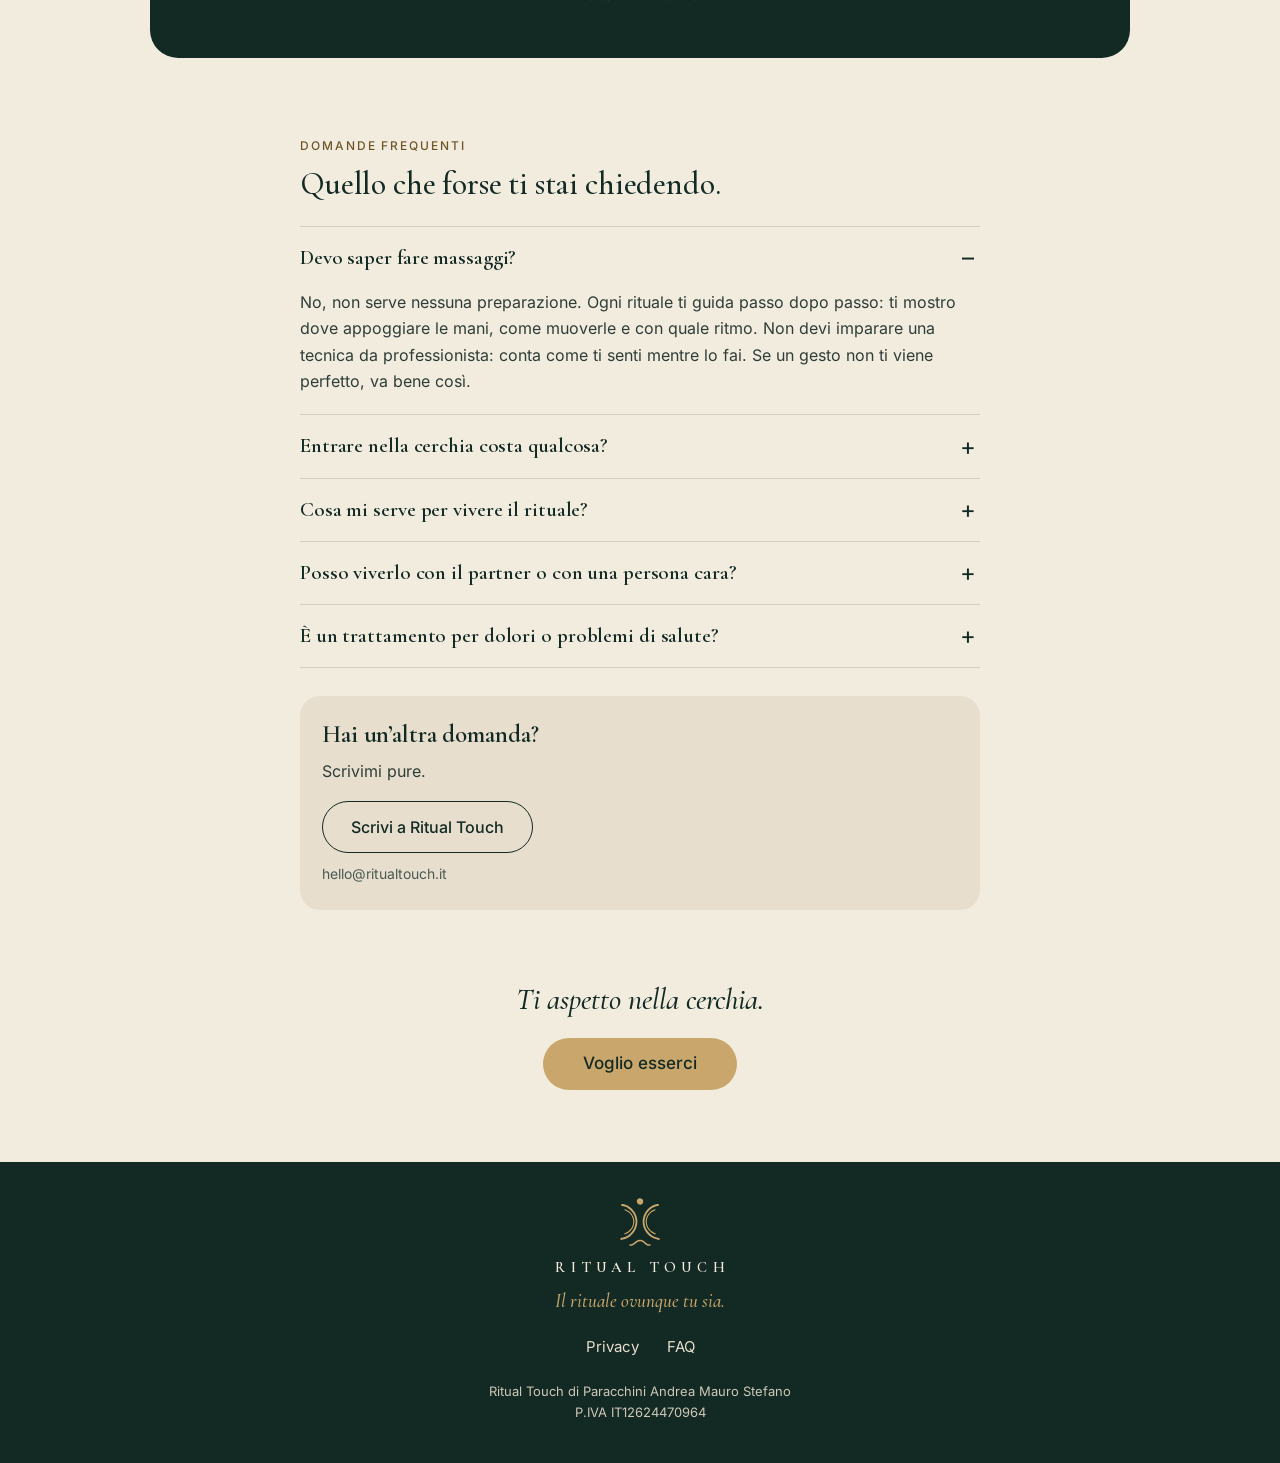
==== commit 69ad32b0: "Blocco finale ridisegnato, titolo nascosto dopo l'iscrizione, tolti testi superflui - «Prendersi cur" ====
--- a/index.html
+++ b/index.html
@@ -212,9 +212,6 @@
 
   <!-- ========== 4. PER TE / CON LE PERSONE A CUI VUOI BENE ========== -->
   <section id="rituali" class="rituali chiaro" aria-labelledby="titolo-rituali">
-    <div class="foto-grande" data-foto-grande>
-      <p class="foto-grande__frase">Il corpo è sempre qui.</p>
-    </div>
     <div class="rituali__colonna">
       <h2 id="titolo-rituali" data-dissolvenza>Cosa trovi nel percorso</h2>
       <p class="rituali__testo" data-dissolvenza>10 rituali guidati in video, da 15 a 20 minuti l’uno. Ti accompagno passo passo: massaggio, digitopressione, stretching, respiro e consapevolezza, uniti in un unico momento.</p>
@@ -240,7 +237,6 @@
           </div>
         </div>
       </div>
-      <p class="rituali__nota" data-dissolvenza>Puoi rivedere i video tutte le volte che vuoi.</p>
     </div>
   </section>
 
@@ -309,11 +305,13 @@
 
   <!-- ========== 6. CHIUSURA, DOMANDE FREQUENTI E CONTATTO ========== -->
   <section id="faq" class="chiusura chiaro" aria-labelledby="titolo-faq">
-    <div class="chiusura__blocco">
-      <p class="chiusura__titolo" data-dissolvenza>Prendersi cura di sé non è un altro compito.</p>
-      <p class="chiusura__testo" data-dissolvenza>La testa corre tra quello che è stato e quello che sarà. Pochi minuti e un gesto semplice bastano per tornare qui.</p>
-      <p class="chiusura__frase" data-dissolvenza>Non devi farlo perfettamente. Devi solo concederti il momento.</p>
-      <p class="chiusura__nota">I rituali sono esperienze di benessere e non sostituiscono trattamenti o indicazioni mediche.</p>
+    <div class="pausa" data-dissolvenza>
+      <span class="pausa__linea" aria-hidden="true"></span>
+      <p class="pausa__titolo">Prendersi cura di sé <em>non è un altro compito.</em></p>
+      <p class="pausa__testo">La testa corre tra quello che è stato e quello che sarà. Pochi minuti e un gesto semplice bastano per tornare qui.</p>
+      <p class="pausa__frase">Non devi farlo perfettamente.<br>Devi solo concederti il momento.</p>
+      <a class="pausa__pulsante" href="#inizio">Concediti il primo rituale</a>
+      <p class="pausa__nota">I rituali sono esperienze di benessere e non sostituiscono trattamenti o indicazioni mediche.</p>
     </div>
 
     <div class="faq">
--- a/assets/css/style.css
+++ b/assets/css/style.css
@@ -1350,6 +1350,11 @@
 .carosello--visto .carosello__suggerimento {
   visibility: hidden;
 }
+/* Se tutti i messaggi stanno già sullo schermo, frecce e punti non servono */
+.carosello--tutto .carosello__controlli,
+.carosello--tutto .carosello__suggerimento {
+  display: none;
+}
 
 /* ---------- 6. Chiusura, domande frequenti e contatto ---------- */
 .chiusura {
@@ -1392,6 +1397,96 @@
   line-height: 1.5;
   color: var(--testo-3-chiaro);
 }
+/* La pausa: il momento di respiro prima delle domande */
+.pausa {
+  position: relative;
+  display: grid;
+  justify-items: center;
+  gap: 22px;
+  max-width: 980px;
+  margin: 0 16px;
+  padding: 56px 24px 40px;
+  border-radius: 28px;
+  background:
+    radial-gradient(120% 80% at 50% 0%, rgba(201, 166, 107, 0.18), transparent 60%),
+    var(--verde);
+  color: var(--avorio);
+  text-align: center;
+  overflow: hidden;
+}
+.pausa__linea {
+  width: 40px;
+  height: 1px;
+  background-color: var(--oro);
+}
+.pausa__titolo {
+  max-width: 14em;
+  font-family: var(--font-titoli);
+  font-weight: 500;
+  font-size: 36px;
+  line-height: 1.12;
+  text-wrap: balance;
+}
+.pausa__titolo em {
+  display: block;
+  font-style: italic;
+  color: var(--oro);
+}
+.pausa__testo {
+  max-width: 28em;
+  font-size: 17px;
+  line-height: 1.65;
+  color: var(--testo-2-scuro);
+}
+.pausa__frase {
+  margin-top: 6px;
+  padding: 22px 8px 0;
+  border-top: 1px solid rgba(201, 166, 107, 0.35);
+  font-family: var(--font-titoli);
+  font-style: italic;
+  font-weight: 500;
+  font-size: 26px;
+  line-height: 1.3;
+  color: var(--avorio);
+}
+.pausa__pulsante {
+  display: inline-flex;
+  align-items: center;
+  min-height: 50px;
+  margin-top: 4px;
+  padding: 0 26px;
+  border: 1px solid var(--oro);
+  border-radius: 999px;
+  color: var(--oro);
+  font-size: 16px;
+  text-decoration: none;
+}
+@media (hover: hover) {
+  .pausa__pulsante:hover {
+    background-color: rgba(201, 166, 107, 0.14);
+  }
+}
+.pausa__nota {
+  max-width: 34em;
+  margin-top: 10px;
+  font-size: 13px;
+  line-height: 1.5;
+  color: var(--testo-3-scuro);
+  opacity: 0.8;
+}
+@media (min-width: 760px) {
+  .pausa {
+    margin: 0 auto;
+    padding: 80px 64px 52px;
+  }
+  .pausa__titolo {
+    font-size: 52px;
+  }
+  .pausa__frase {
+    font-size: 32px;
+  }
+}
+
 .faq {
   max-width: calc(var(--colonna) + 48px);
   margin: 0 auto;
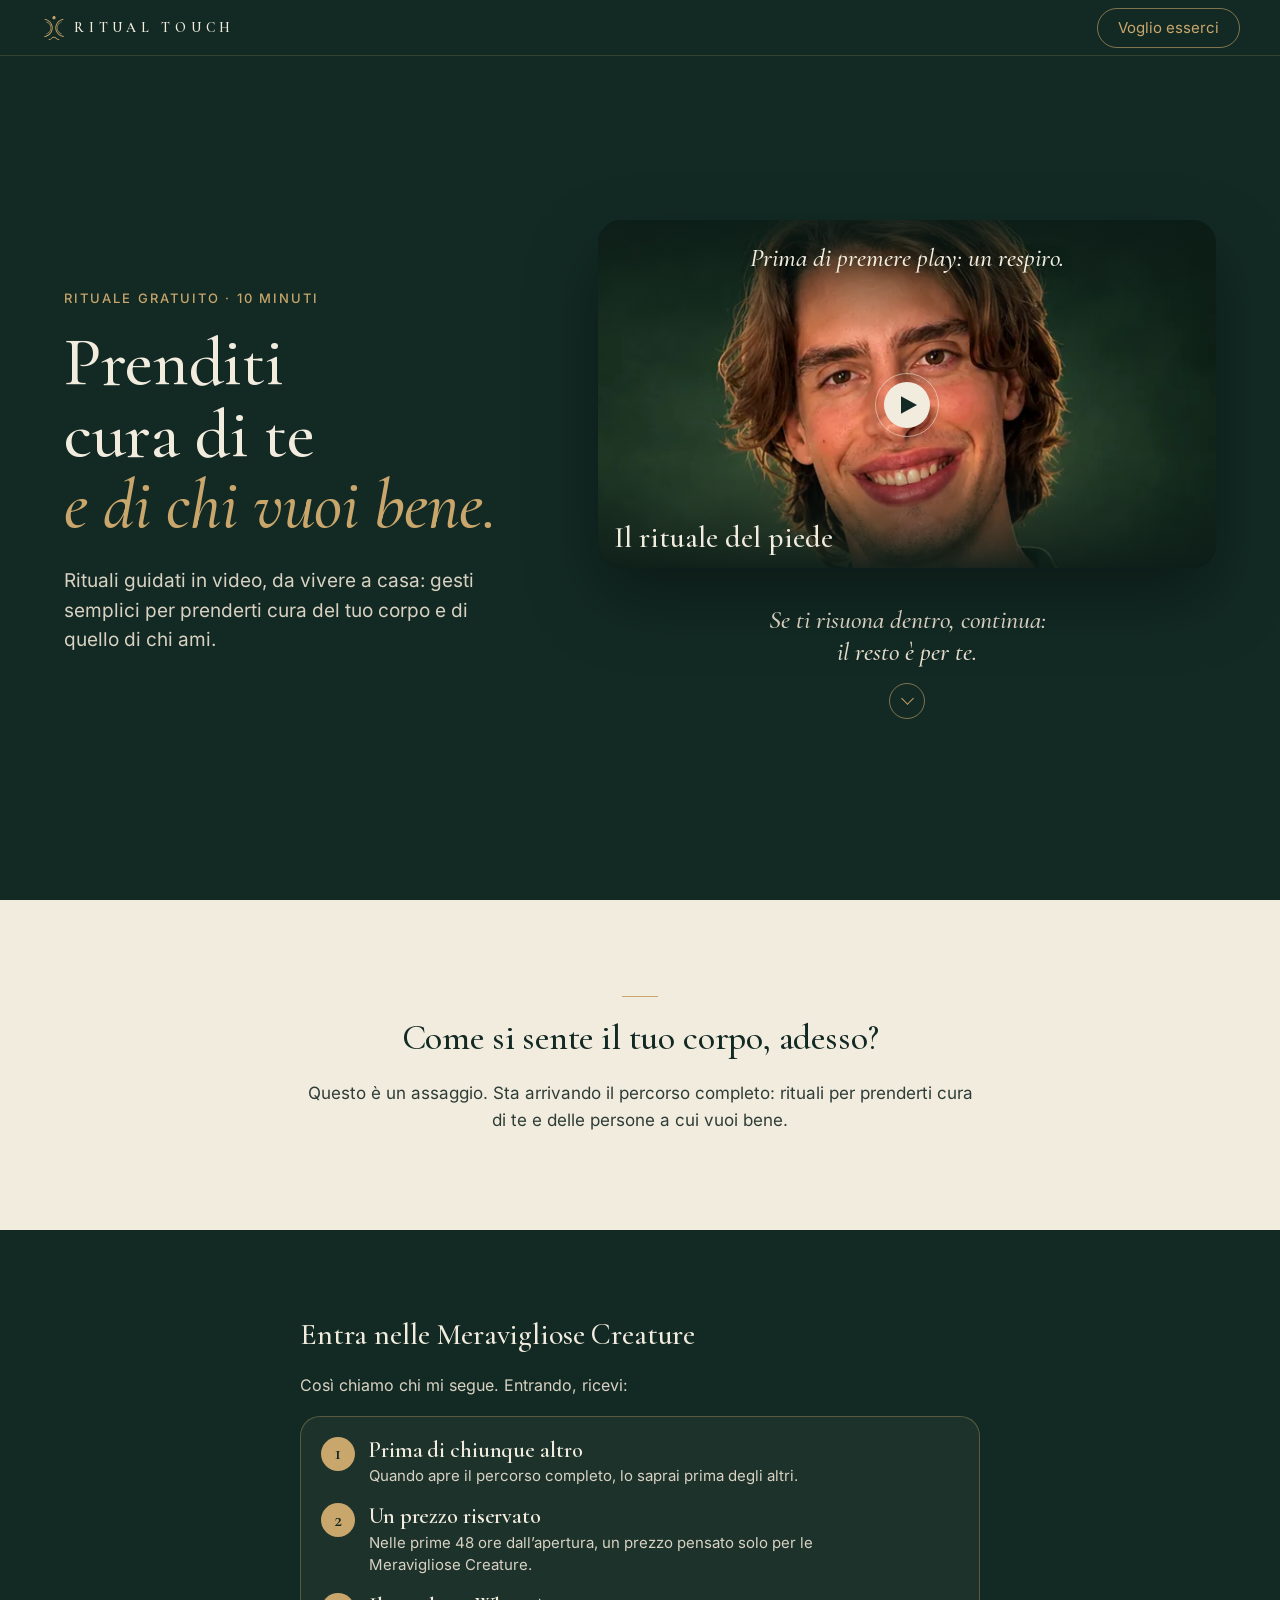
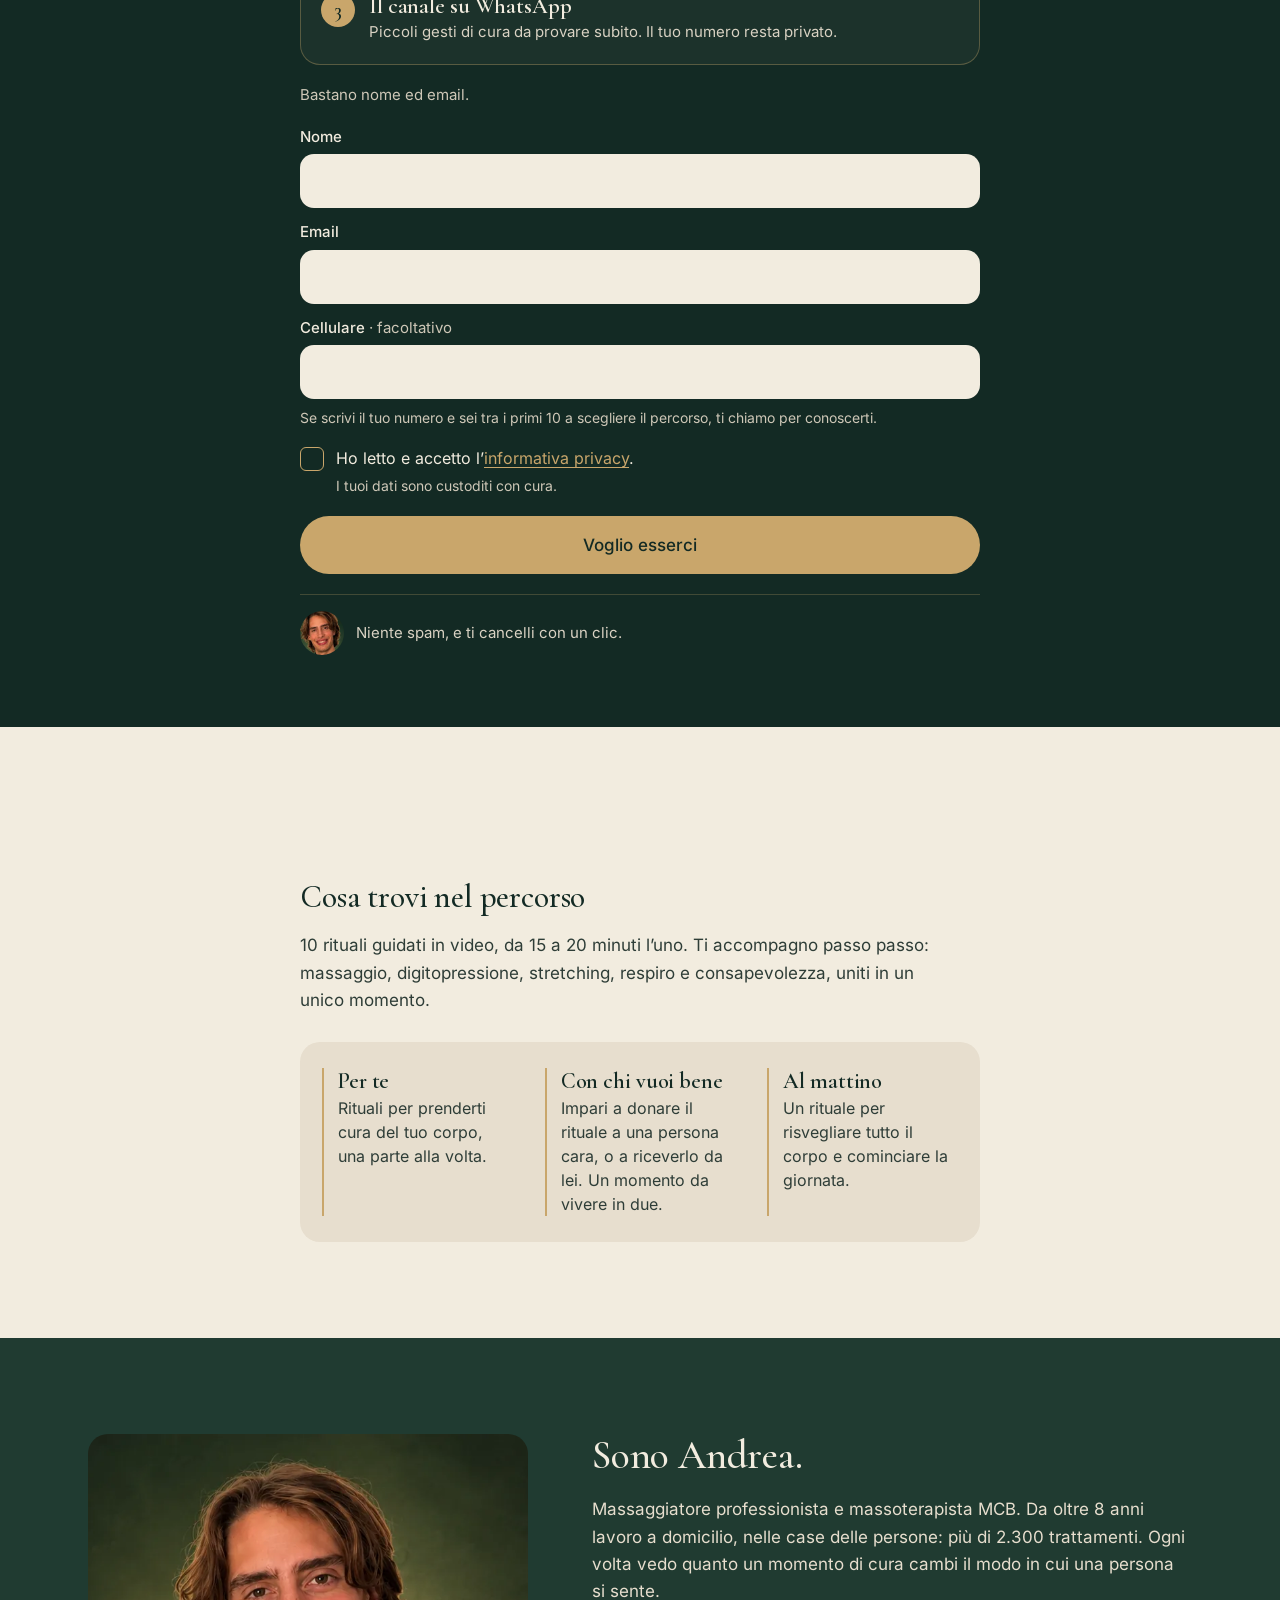
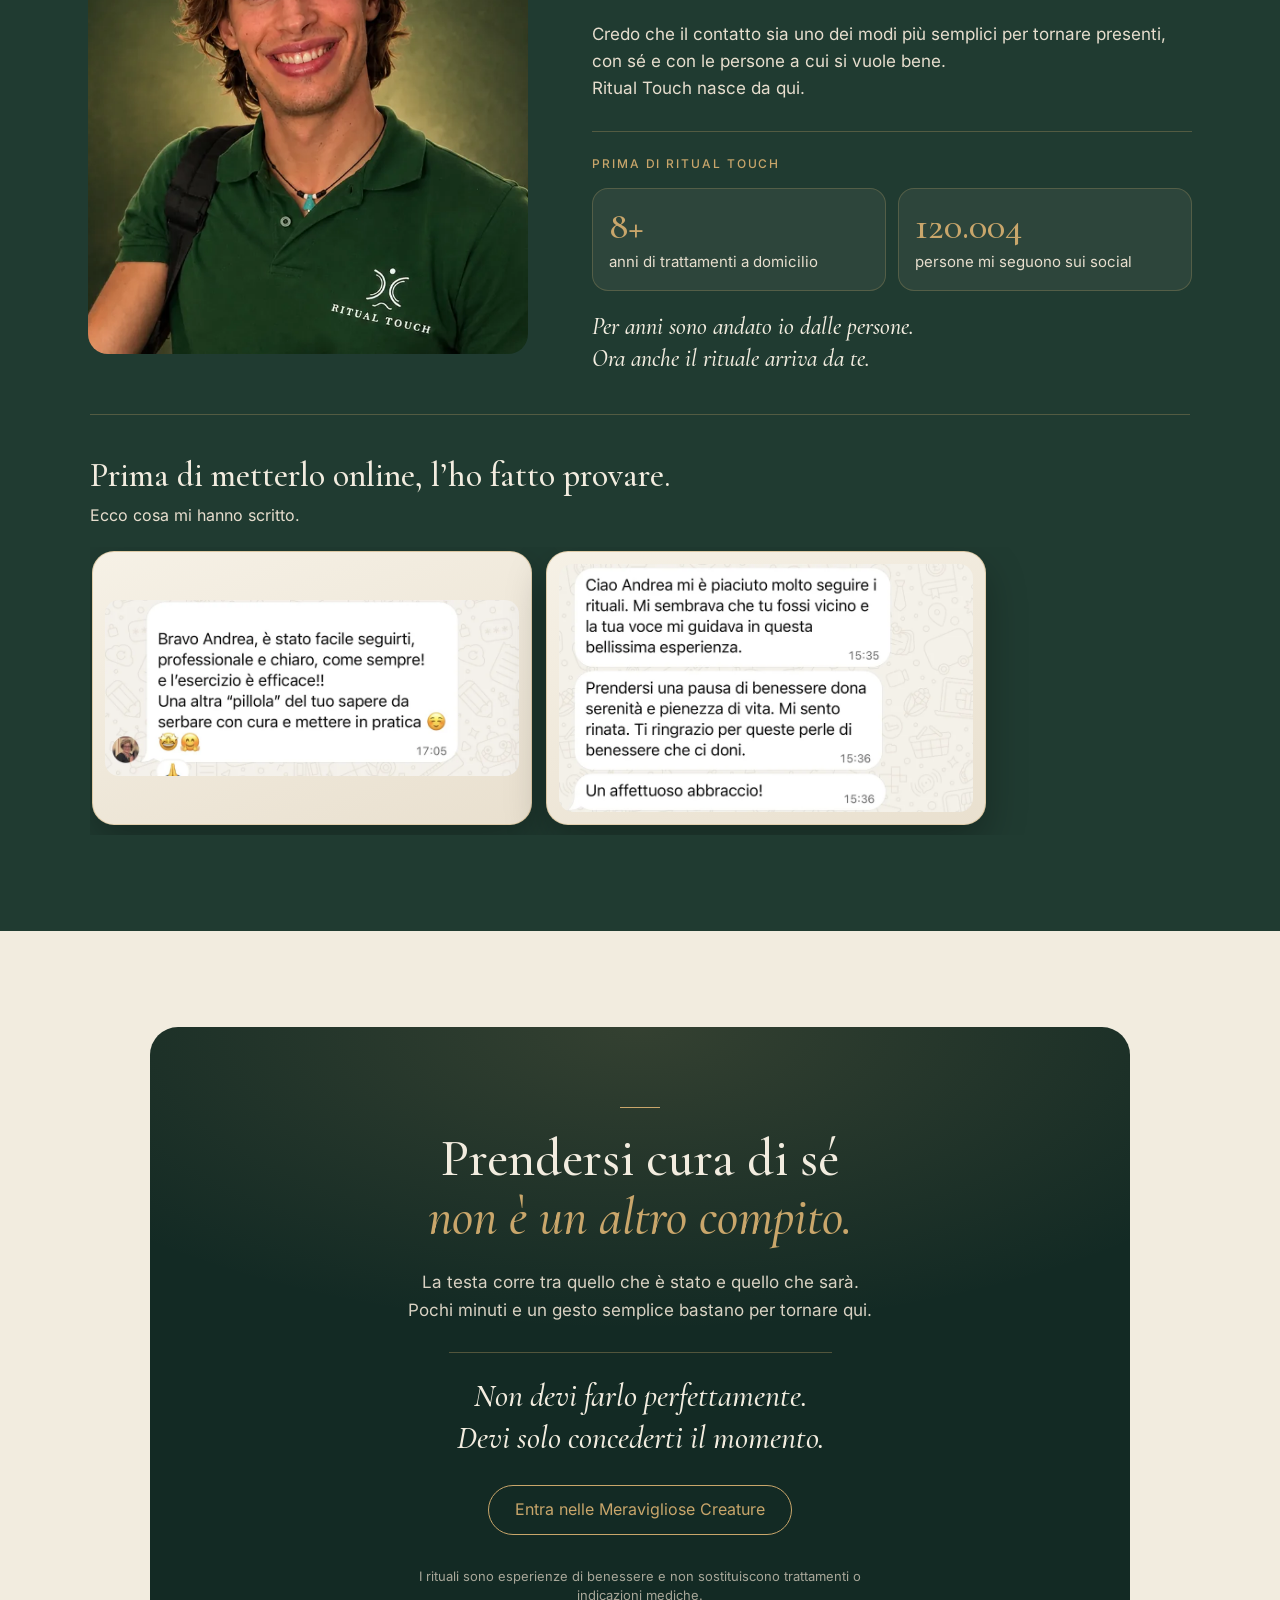
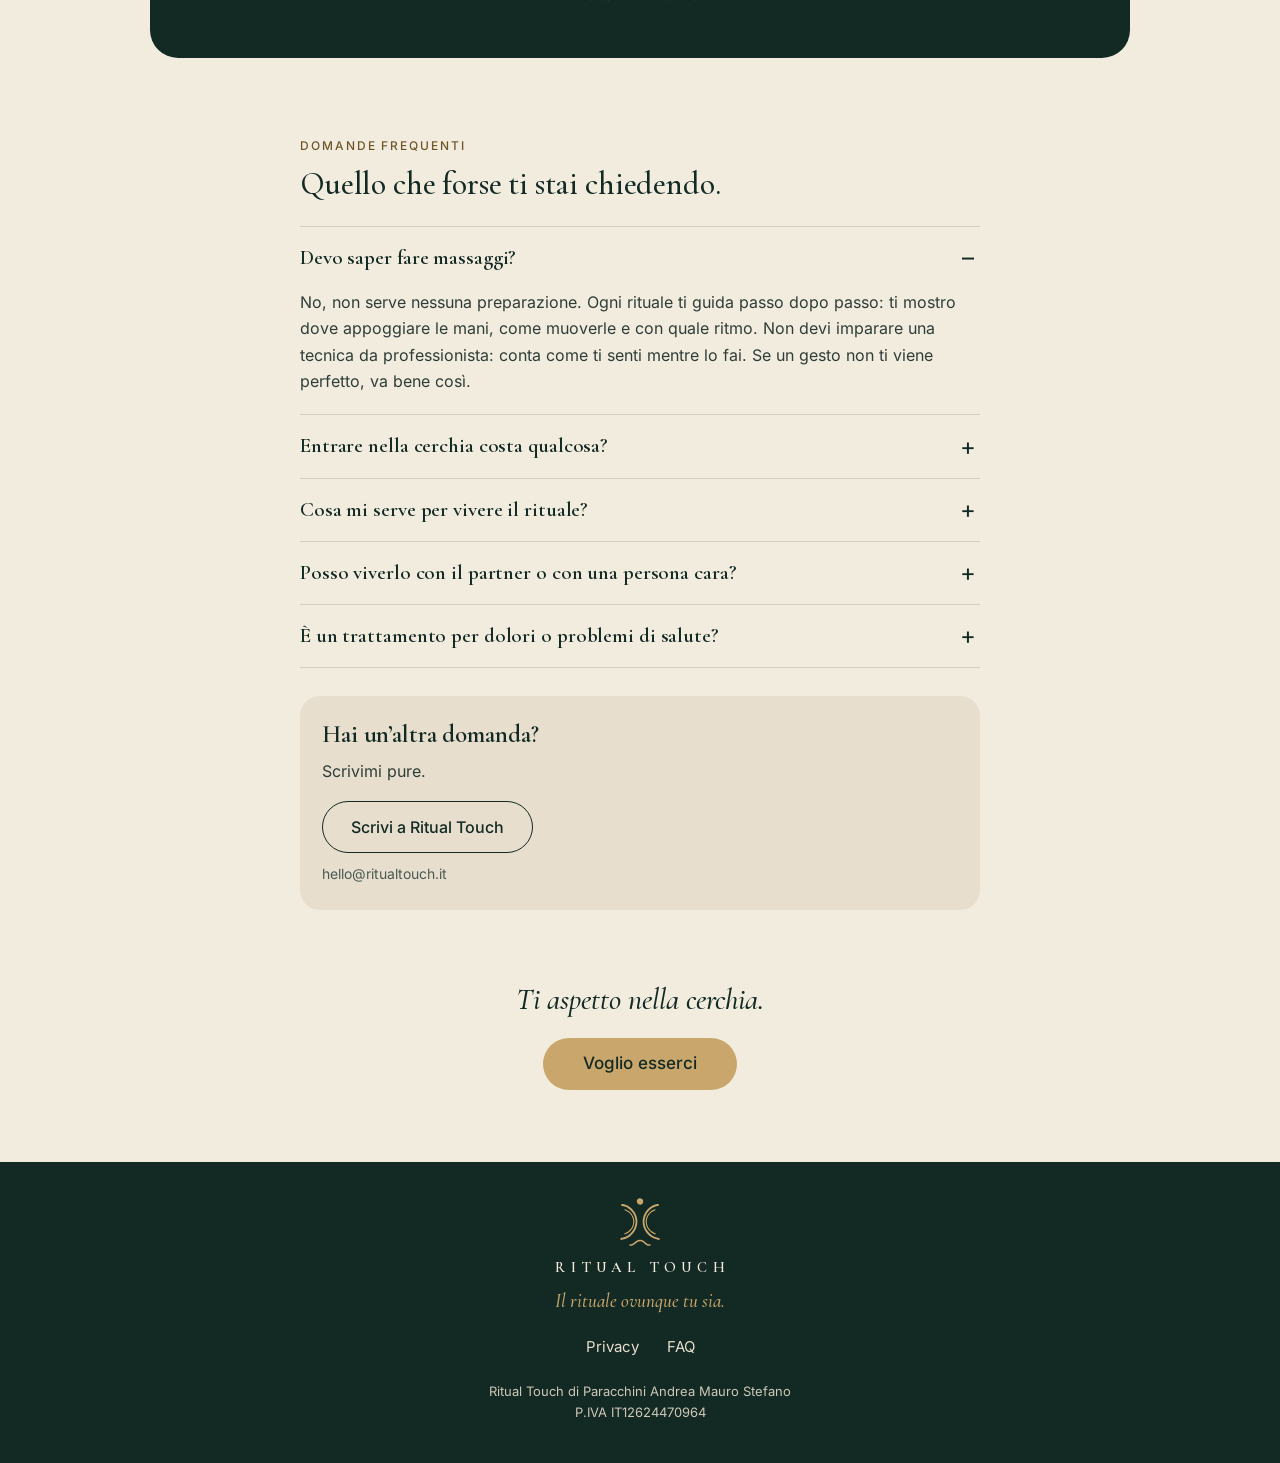
==== commit 18a751c6: "Blocco finale: il pulsante porta all'iscrizione Co-Authored-By: Claude Opus 5.5 <noreply@anthropic.c" ====
--- a/index.html
+++ b/index.html
@@ -310,7 +310,7 @@
       <p class="pausa__titolo">Prendersi cura di sé <em>non è un altro compito.</em></p>
       <p class="pausa__testo">La testa corre tra quello che è stato e quello che sarà. Pochi minuti e un gesto semplice bastano per tornare qui.</p>
       <p class="pausa__frase">Non devi farlo perfettamente.<br>Devi solo concederti il momento.</p>
-      <a class="pausa__pulsante" href="#inizio">Concediti il primo rituale</a>
+      <a class="pausa__pulsante" href="#iscrizione">Entra nelle Meravigliose Creature</a>
       <p class="pausa__nota">I rituali sono esperienze di benessere e non sostituiscono trattamenti o indicazioni mediche.</p>
     </div>
 
--- a/assets/css/style.css
+++ b/assets/css/style.css
@@ -1067,7 +1067,7 @@
 }
 .modo {
   display: flex;
-  align-items: center;
+  align-items: flex-start;
   gap: 16px;
   padding-left: 14px;
   border-left: 2px solid var(--oro);
